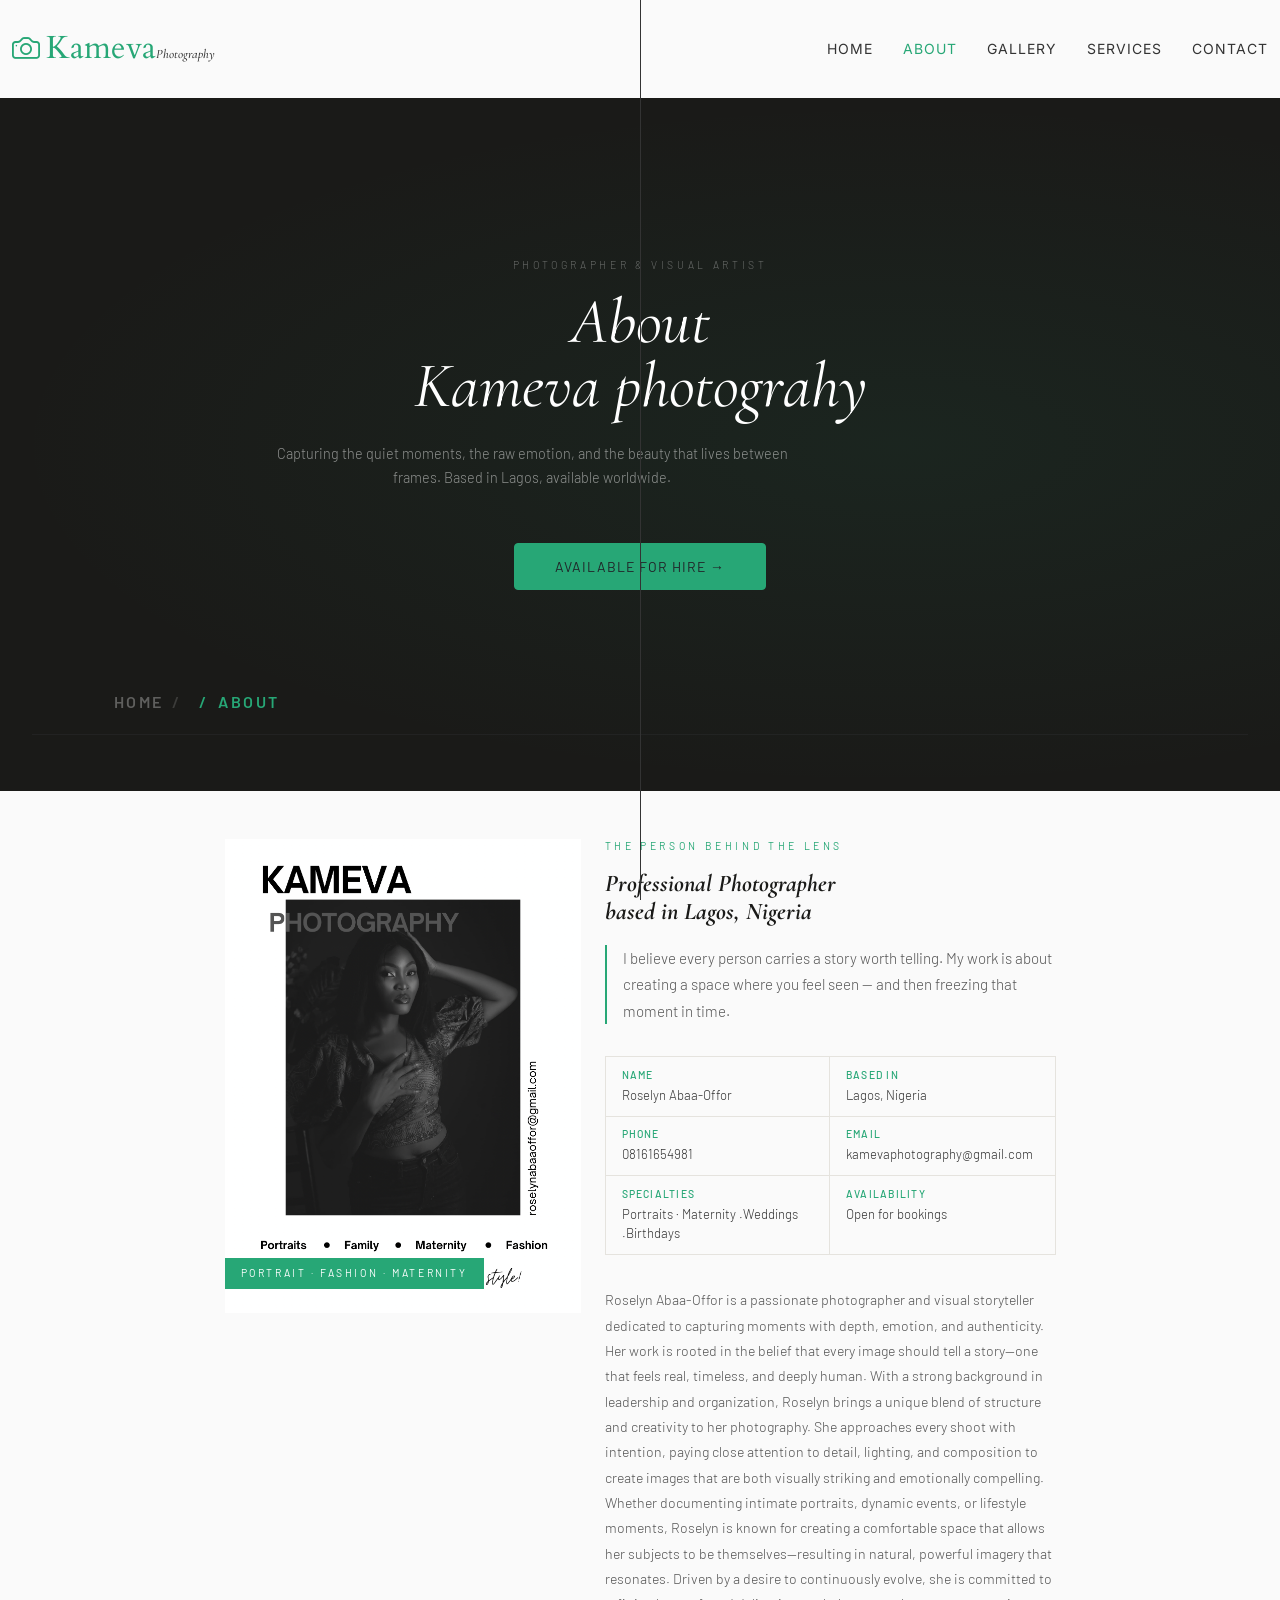
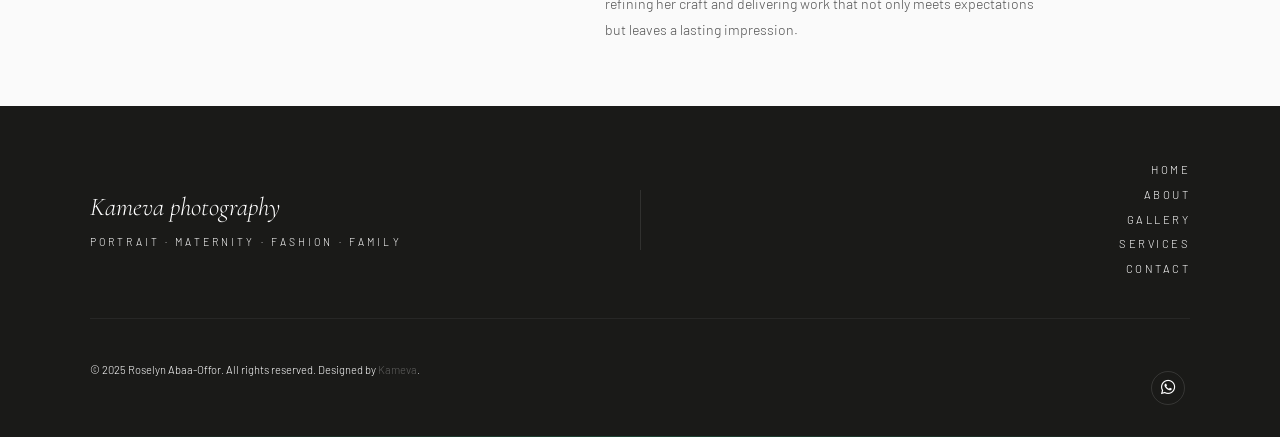
==== about.html @ 7cc0665c "chore: initial baseline of Kameva Photography portfolio" ====
<!DOCTYPE html>
<html lang="en">

<head>
  <meta charset="utf-8">
  <meta content="width=device-width, initial-scale=1.0" name="viewport">
  <title>Kameva - Photography</title>
  <meta name="description" content="">
  <meta name="keywords" content="">

  <!-- Favicons -->
  <link href="assets/img/favicon.png" rel="icon">
  <link href="assets/img/apple-touch-icon.png" rel="apple-touch-icon">

  <!-- Fonts -->
  <link href="https://fonts.googleapis.com" rel="preconnect">
  <link href="https://fonts.gstatic.com" rel="preconnect" crossorigin>
  <link href="https://fonts.googleapis.com/css2?family=Roboto:ital,wght@0,100;0,300;0,400;0,500;0,700;0,900;1,100;1,300;1,400;1,500;1,700;1,900&family=Inter:wght@100;200;300;400;500;600;700;800;900&family=Cardo:ital,wght@0,400;0,700;1,400;1,700&display=swap" rel="stylesheet">

  <!-- Vendor CSS Files -->
  <link href="assets/vendor/bootstrap/css/bootstrap.min.css" rel="stylesheet">
  <link href="assets/vendor/bootstrap-icons/bootstrap-icons.css" rel="stylesheet">
  <link href="assets/vendor/aos/aos.css" rel="stylesheet">
  <link href="assets/vendor/glightbox/css/glightbox.min.css" rel="stylesheet">
  <link href="assets/vendor/swiper/swiper-bundle.min.css" rel="stylesheet">

  <!-- Main CSS File -->
  <link href="assets/css/main.css" rel="stylesheet">

  <!-- =======================================================
  * Template Name: PhotoFolio
  * Template URL: https://bootstrapmade.com/photofolio-bootstrap-photography-website-template/
  * Updated: Aug 07 2024 with Bootstrap v5.3.3
  * Author: BootstrapMade.com
  * License: https://bootstrapmade.com/license/
  ======================================================== -->
</head>
<body class="about-page">
<header id="header" class="header d-flex align-items-center sticky-top">
    <div class="container-fluid position-relative d-flex align-items-center justify-content-between">

      <a href="index.html" class="logo d-flex align-items-center me-auto me-xl-0">
        <!-- Uncomment the line below if you also wish to use an image logo -->
        <!-- <img src="assets/img/logo.png" alt=""> -->
        <i class="bi bi-camera"></i>
        <h1 class="sitename">Kameva<span class="name">Photography</span></h1>
      </a>

      <nav id="navmenu" class="navmenu">
        <ul>
          <li><a href="index.html" >Home<br></a></li>
          <li><a href="about.html" class="active">About</a></li>
            <li><a href="gallery.html">Gallery</a></li>

          <li><a href="services.html">Services</a></li>
          <li><a href="contact.html">Contact</a></li>
        </ul>
        <i class="mobile-nav-toggle d-xl-none bi bi-list"></i>
      </nav>



    </div>
  </header>
<style>
  @import url('https://fonts.googleapis.com/css2?family=Cormorant+Garamond:ital,wght@0,300;1,300&family=Barlow:wght@200;300;400;500&display=swap');
  ul{
      list-style: none;
  }

  :root {
    --accent: #27a776;
    --accent-dim: rgba(39, 167, 118, 0.12);
    --accent-border: rgba(39, 167, 118, 0.3);
  }

  /* ── Page Banner ── */
  .page-title {
    background: #1a1a18;
    padding: 5rem 2rem 3.5rem;
    position: relative;
    overflow: hidden;
  }
  .page-title::before {
    content: '';
    position: absolute;
    inset: 0;
    background: radial-gradient(ellipse at 70% 50%, rgba(39,167,118,0.08) 0%, transparent 70%);
  }
  .page-title .heading .container { position: relative; z-index: 1; }
  .page-title .eyebrow {
    font-size: 0.65rem;
    letter-spacing: 0.35em;
    text-transform: uppercase;
    color: rgba(255,255,255,0.35);
    margin-bottom: 1rem;
    font-weight: 300;
    font-family: 'Barlow', sans-serif;
  }
  .page-title h1 {
    font-family: 'Cormorant Garamond', serif;
    font-style: italic;
    font-weight: 300;
    font-size: clamp(2.8rem, 6vw, 4.5rem);
    color: #fff;
    line-height: 1;
    margin-bottom: 1.5rem;
  }
  .page-title .tagline {
    font-family: 'Barlow', sans-serif;
    font-size: 0.9rem;
    font-weight: 300;
    color: rgba(255,255,255,0.5);
    line-height: 1.7;
    max-width: 520px;
    margin-bottom: 2rem;
  }
  .cta-btn {
    display: inline-flex;
    align-items: center;
    gap: 0.6rem;
    text-decoration: none;
    font-family: 'Barlow', sans-serif;
    font-size: 0.72rem;
    letter-spacing: 0.28em;
    text-transform: uppercase;
    font-weight: 400;
    color: #fff;
    border: 1px solid var(--accent);
    background: var(--accent);
    padding: 0.75rem 1.6rem;
    transition: all 0.3s ease;
  }
  .cta-btn:hover { background: transparent; color: var(--accent); }

  /* ── Breadcrumbs ── */
  .breadcrumbs {
    background: #111;
    padding: 0.7rem 0;
    border-bottom: 1px solid #222;
  }
  .breadcrumbs ol {
    display: flex;
    gap: 0.5rem;
    align-items: center;
    list-style: none;
    font-size: 0.7rem;
    letter-spacing: 0.15em;
    text-transform: uppercase;
    font-family: 'Barlow', sans-serif;
    font-weight: 300;
  }
  .breadcrumbs a { color: rgba(255,255,255,0.3); text-decoration: none; transition: color 0.2s; }
  .breadcrumbs a:hover { color: var(--accent); }
  .breadcrumbs li::after { content: '/'; margin-left: 0.5rem; color: rgba(255,255,255,0.15); }
  .breadcrumbs li:last-child::after { display: none; }
  .breadcrumbs .current { color: var(--accent); }

  /* ── About Section ── */
  .about .row { align-items: start; }

  .photo-frame {
    position: relative;
    display: inline-block;
    width: 100%;
  }
  .photo-frame img {
    width: 100%;
    aspect-ratio: 3/4;
    object-fit: cover;
    display: block;
    filter: grayscale(15%);
  }
  .photo-accent {
    position: absolute;
    bottom: -1.2rem;
    right: -1.2rem;
    width: calc(100% - 2rem);
    height: calc(100% - 2rem);
    border: 1px solid var(--accent-border);
    z-index: -1;
  }
  .photo-label {
    position: absolute;
    bottom: 1.5rem;
    left: 0;
    background: var(--accent);
    padding: 0.5rem 1rem;
    font-size: 0.65rem;
    letter-spacing: 0.25em;
    text-transform: uppercase;
    color: #fff;
    font-family: 'Barlow', sans-serif;
    font-weight: 400;
  }

  .content .section-label {
    font-family: 'Barlow', sans-serif;
    font-size: 0.65rem;
    letter-spacing: 0.35em;
    text-transform: uppercase;
    color: var(--accent);
    font-weight: 400;
    margin-bottom: 1rem;
    display: block;
  }
  .content h2 {
    font-family: 'Cormorant Garamond', serif;
    font-style: italic;
    font-weight: 300;
    font-size: clamp(1.8rem, 3.5vw, 2.6rem);
    color: #1a1a18;
    line-height: 1.15;
    margin-bottom: 1.2rem;
  }
  .content .intro {
    font-size: 0.95rem;
    color: #555;
    line-height: 1.75;
    margin-bottom: 2rem;
    border-left: 2px solid var(--accent);
    padding-left: 1rem;
    font-family: 'Barlow', sans-serif;
    font-weight: 300;
  }

  .info-grid {
    display: grid;
    grid-template-columns: 1fr 1fr;
    border: 1px solid #e5e3de;
    margin-bottom: 2rem;
  }
  .info-item {
    padding: 0.65rem 1rem;
    border-bottom: 1px solid #e5e3de;
    font-family: 'Barlow', sans-serif;
    font-size: 0.82rem;
  }
  .info-item:nth-child(odd) { border-right: 1px solid #e5e3de; }
  .info-item:last-child,
  .info-item:nth-last-child(2):nth-child(odd) { border-bottom: none; }
  .info-item strong {
    color: var(--accent);
    font-weight: 500;
    display: block;
    font-size: 0.65rem;
    letter-spacing: 0.12em;
    text-transform: uppercase;
    margin-bottom: 0.15rem;
  }
  .info-item span { color: #333; font-weight: 300; }

  .bio-text {
    font-family: 'Barlow', sans-serif;
    font-size: 0.88rem;
    color: #555;
    line-height: 1.8;
    margin-bottom: 1rem;
    font-weight: 300;
  }
  .divider-line {
    width: 40px;
    height: 1px;
    background: var(--accent);
    margin: 1.5rem 0;
  }
</style>

<main class="main">

  <!-- Page Title -->
  <div class="page-title" data-aos="fade">
    <div class="heading">
      <div class="container">
        <div class="row d-flex justify-content-center text-center">
          <div class="col-lg-8">
            <p class="eyebrow">Photographer &amp; Visual Artist</p>
            <h1>About<br>Kameva photograhy</h1>
            <p class="tagline">Capturing the quiet moments, the raw emotion, and the beauty that lives between frames. Based in Lagos, available worldwide.</p>
            <a href="contact.html" class="cta-btn">Available for Hire →</a>
          </div>
        </div>
      </div>
    </div>
    <nav class="breadcrumbs">
      <div class="container">
        <ol>
          <li><a href="index.html">Home</a></li>
          <li class="current">About</li>
        </ol>
      </div>
    </nav>
  </div>

  <!-- About Section -->
  <section id="about" class="about section py-5">
    <div class="container" data-aos="fade-up" data-aos-delay="100">
      <div class="row gy-4 justify-content-center">

        <div class="col-lg-4">
          <div class="photo-frame">
            <img src="assets/img/kama/k-33.PNG" alt="Roselyn Abaa-Offor">
            <div class="photo-accent"></div>
            <div class="photo-label">Portrait · Fashion · Maternity</div>
          </div>
        </div>

        <div class="col-lg-5 content">
          <span class="section-label">The Person Behind the Lens</span>
          <h2>Professional Photographer<br>based in Lagos, Nigeria</h2>
          <p class="intro">
            I believe every person carries a story worth telling. My work is about creating a space where you feel seen — and then freezing that moment in time.
          </p>

          <div class="info-grid">
            <div class="info-item"><strong>Name</strong><span>Roselyn Abaa-Offor</span></div>
            <div class="info-item"><strong>Based in</strong><span>Lagos, Nigeria</span></div>
            <div class="info-item"><strong>Phone</strong><span>08161654981</span></div>
            <div class="info-item"><strong>Email</strong><span>kamevaphotography@gmail.com</span></div>
            <div class="info-item"><strong>Specialties</strong><span>Portraits · Maternity .Weddings .Birthdays </span></div>
            <div class="info-item"><strong>Availability</strong><span>Open for bookings</span></div>
          </div>

          <p class="bio-text">
Roselyn Abaa-Offor is a passionate photographer and visual storyteller dedicated to capturing moments with depth, emotion, and authenticity. Her work is rooted in the belief that every image should tell a story—one that feels real, timeless, and deeply human.

With a strong background in leadership and organization, Roselyn brings a unique blend of structure and creativity to her photography. She approaches every shoot with intention, paying close attention to detail, lighting, and composition to create images that are both visually striking and emotionally compelling.

Whether documenting intimate portraits, dynamic events, or lifestyle moments, Roselyn is known for creating a comfortable space that allows her subjects to be themselves—resulting in natural, powerful imagery that resonates.

Driven by a desire to continuously evolve, she is committed to refining her craft and delivering work that not only meets expectations but leaves a lasting impression.
        </div>

      </div>
    </div>
  </section>

</main>

<style>
  :root {
    --accent: #27a776;
    --accent-border: rgba(39, 167, 118, 0.3);
  }

  .footer {
    background: #1a1a18;
    padding: 3.5rem 2rem 2rem;
    position: relative;
    overflow: hidden;
  }
  .footer::before {
    content: '';
    position: absolute;
    bottom: 0; left: 0; right: 0;
    height: 1px;
    background: linear-gradient(90deg, transparent, rgba(39,167,118,0.3), transparent);
  }

  .footer-inner {
    max-width: 1100px;
    margin: 0 auto;
    display: grid;
    grid-template-columns: 1fr auto 1fr;
    align-items: center;
    gap: 2rem;
    margin-bottom: 2.5rem;
  }

  .footer-brand .name {
    font-family: 'Cormorant Garamond', serif;
    font-style: italic;
    font-weight: 300;
    font-size: 1.6rem;
    color: #fff;
    display: block;
    margin-bottom: 0.3rem;
  }
  .footer-brand .tagline {
    font-size: 0.65rem;
    letter-spacing: 0.3em;
    text-transform: uppercase;
   color: #fff;    font-weight: 300;
    font-family: 'Barlow', sans-serif;
  }

  .footer-divider {
    width: 1px;
    height: 60px;
    background: rgba(255,255,255,0.1);
  }

  .footer-links {
    display: flex;
    flex-direction: column;
    align-items: flex-end;
    gap: 0.5rem;
  }
  .footer-links a {
    font-family: 'Barlow', sans-serif;
    font-size: 0.7rem;
    letter-spacing: 0.22em;
    text-transform: uppercase;
   color: #fff;    text-decoration: none;
    font-weight: 300;
    transition: color 0.25s;
  }
  .footer-links a:hover { color: var(--accent); }

  .footer-bottom {
    max-width: 1100px;
    margin: 0 auto;
    display: flex;
    align-items: center;
    justify-content: space-between;
    padding-top: 2rem;
    border-top: 1px solid rgba(255,255,255,0.06);
  }

  .footer-copy {
    font-size: 0.7rem;
   color: #fff;
       font-weight: 300;
    font-family: 'Barlow', sans-serif;
  }
  .footer-copy a { color: rgba(255,255,255,0.3); text-decoration: none; transition: color 0.2s; }
  .footer-copy a:hover { color: var(--accent); }

  .footer .social-links { display: flex; gap: 0.6rem; }
  .footer .social-links a {
    width: 34px; height: 34px;
    border: 1px solid rgba(255,255,255,0.12);
    display: flex; align-items: center; justify-content: center;
    color: #fff;
    text-decoration: none;
    transition: all 0.25s;
    font-size: 0.9rem;
  }
  .footer .social-links a:hover {
    border-color: var(--accent);
    color: var(--accent);
  }

  @media (max-width: 600px) {
    .footer-inner { grid-template-columns: 1fr; text-align: center; }
    .footer-divider { display: none; }
    .footer-links { align-items: center; flex-direction: row; flex-wrap: wrap; justify-content: center; }
    .footer-bottom { flex-direction: column; gap: 1rem; text-align: center; }
  }
</style>

<footer id="footer" class="footer">
  <div class="footer-inner">
    <div class="footer-brand">
      <span class="name">Kameva photography</span>
      <span class="tagline">Portrait · Maternity · Fashion · Family</span>
    </div>
    <div class="footer-divider"></div>
    <nav class="footer-links">
      <a href="index.html">Home</a>
      <a href="about.html">About</a>
      <a href="gallery.html">Gallery</a>
      <a href="services.html">Services</a>
      <a href="contact.html">Contact</a>
    </nav>
  </div>

  <div class="footer-bottom">
    <p class="footer-copy">
      © 2025 Roselyn Abaa-Offor. All rights reserved.
      Designed by <a href="#">Kameva</a>.
    </p>
    <div class="social-links">
      <a href="" title="WhatsApp"><i class="bi bi-whatsapp"></i></a>
    </div>
  </div>
</footer>
  <!-- Scroll Top -->
  <a href="#" id="scroll-top" class="scroll-top d-flex align-items-center justify-content-center"><i class="bi bi-arrow-up-short"></i></a>

  <!-- Preloader -->
  <div id="preloader">
    <div class="line"></div>
  </div>

  <!-- Vendor JS Files -->
  <script src="assets/vendor/bootstrap/js/bootstrap.bundle.min.js"></script>
  <script src="assets/vendor/php-email-form/validate.js"></script>
  <script src="assets/vendor/aos/aos.js"></script>
  <script src="assets/vendor/glightbox/js/glightbox.min.js"></script>
  <script src="assets/vendor/swiper/swiper-bundle.min.js"></script>

  <!-- Main JS File -->
  <script src="assets/js/main.js"></script>

</body>

</html>
---- assets/css/main.css ----
/**
* Template Name: PhotoFolio
* Template URL: https://bootstrapmade.com/photofolio-bootstrap-photography-website-template/
* Updated: Aug 07 2024 with Bootstrap v5.3.3
* Author: BootstrapMade.com
* License: https://bootstrapmade.com/license/
*/

/*--------------------------------------------------------------
# Font & Color Variables
# Help: https://bootstrapmade.com/color-system/
--------------------------------------------------------------*/
  /* ── Project token map (from your CSS variables) ── */
    :root {
      --default-font: "Roboto", system-ui, -apple-system, "Segoe UI", Roboto, "Helvetica Neue", Arial, sans-serif;
      --heading-font: "Cardo", sans-serif;
      --nav-font: "Inter", sans-serif;
 
      --background-color: #fafafa;
      --default-color: #333
      --heading-color: #333;
      --accent-color: #27a776;
      --surface-color: rgba(250, 250, 250, 0.5);
      --contrast-color: #333;
 
      --nav-color: #333;
      --nav-hover-color: #27a776;
      --nav-mobile-background-color: #fafafa;
      --nav-dropdown-background-color: #fafafa;
      --nav-dropdown-color: rgba(0, 0, 0, 0.5);
      --nav-dropdown-hover-color: rgba(255, 255, 255, 0.5);
 
      /* ── Nav-component internals (derived from above) ── */
      --nav-bg: rgba(250, 250, 250, 0.97);
      --nav-border: rgba(0, 0, 0, 0.08);
      --accent: var(--accent-color);
      --accent-soft: rgba(39, 167, 118, 0.10);
      --text-main: var(--nav-color);
      --text-muted: rgba(51, 51, 51, 0.5);
      --dropdown-bg: #fafafa;
      --dropdown-border:#fafafa;
    }

    .light-background {
  --background-color: #fafafa;
  --surface-color: #343434;
}

.dark-background {
  --background-color: #fafafa;
  --default-color: #333;
  --heading-color: #333;
  --surface-color: #252525;
  --contrast-color: #333;
}

/* Smooth scroll */
:root {
  scroll-behavior: smooth;
}
.sitename{
  font-weight: 800;
}
  .name{
      font-family: 'Cormorant Garamond', serif;
    font-style: italic;
    font-weight: 500;
    font-size: 0.8rem;
    color: #333;
  }

/*--------------------------------------------------------------
# General Styling & Shared Classes
--------------------------------------------------------------*/
 
a {
  color: var(--accent-color);
  text-decoration: none;
  transition: 0.3s;
}

a:hover {
  color: color-mix(in srgb, var(--accent-color), transparent 25%);
  text-decoration: none;
}

h1,
h2,
h3,
h4,
h5,
h6 {
  color: var(--heading-color);
  font-family: var(--heading-font);
}
  ul{
      list-style: none;
  }

/* PHP Email Form Messages
------------------------------*/
.php-email-form .error-message {
  display: none;
  background: #df1529;
  color: #333;
  text-align: left;
  padding: 15px;
  margin-bottom: 24px;
  font-weight: 600;
}

.php-email-form .sent-message {
  display: none;
  color: #333;
  background: #059652;
  text-align: center;
  padding: 15px;
  margin-bottom: 24px;
  font-weight: 600;
}

.php-email-form .loading {
  display: none;
  background: var(--surface-color);
  text-align: center;
  padding: 15px;
  margin-bottom: 24px;
}

.php-email-form .loading:before {
  content: "";
  display: inline-block;
  border-radius: 50%;
  width: 24px;
  height: 24px;
  margin: 0 10px -6px 0;
  border: 3px solid var(--accent-color);
  border-top-color: var(--surface-color);
  animation: php-email-form-loading 1s linear infinite;
}

@keyframes php-email-form-loading {
  0% {
    transform: rotate(0deg);
  }

  100% {
    transform: rotate(360deg);
  }
}

/*--------------------------------------------------------------
# Global Header
--------------------------------------------------------------*/
.header {
  color: var(--default-color);
  background-color: var(--background-color);
  padding: 20px 0;
  transition: all 0.5s;
  z-index: 997;
  border-bottom: 1px solid var(--background-color);
}

.header .logo {
  line-height: 1;
}

.header .logo img {
  max-height: 36px;
  margin-right: 8px;
}

.header .logo h1 {
  font-size: 32px;
  margin: 0;
  font-weight: 400;
  color: var(--heading-color);
}

.header .logo i {
  font-size: 28px;
  margin-right: 6px;
}

.header .header-social-links {
  padding-right: 15px;
}

.header .header-social-links a {
  color: color-mix(in srgb, var(--default-color), transparent 40%);
  padding-left: 6px;
  display: inline-block;
  transition: 0.3s;
  font-size: 16px;
}

.header .header-social-links a:hover {
  color: var(--accent-color);
}

.header .header-social-links a i {
  line-height: 0px;
}

@media (max-width: 1200px) {
  .header .logo {
    order: 1;
  }

  .header .logo h1 {
    font-size: 26px;
  }

  .header .logo i {
    font-size: 20px;
  }

  .header .header-social-links {
    order: 2;
  }

  .header .header-social-links a {
    font-size: 16px;
  }

  .header .navmenu {
    order: 3;
  }
}

.scrolled .header {
  border-color: color-mix(in srgb, var(--background-color) 90%, white 20%);
}

/*--------------------------------------------------------------
# Navigation Menu
--------------------------------------------------------------*/
/* Navmenu - Desktop */
@media (min-width: 1200px) {
  .navmenu {
    padding: 0;
  
  }

  .navmenu ul {
    margin: 0;
    padding: 0;
    display: flex;
    list-style: none;
    align-items: center;
  }

  .navmenu li {
    position: relative;
  }

  .navmenu a,
  .navmenu a:focus {
    color: var(--nav-color);
    padding: 18px 15px;
    font-size: 14px;
    font-family: var(--nav-font);
    font-weight: 400;
    display: flex;
    align-items: center;
    justify-content: space-between;
    white-space: nowrap;
    transition: 0.3s;
    text-transform: uppercase;
    letter-spacing: 1px;
  }

  .navmenu a i,
  .navmenu a:focus i {
    font-size: 12px;
    line-height: 0;
    margin-left: 5px;
    transition: 0.3s;
  }

  .navmenu li:last-child a {
    padding-right: 0;
  }

  .navmenu li:hover>a,
  .navmenu .active,
  .navmenu .active:focus {
    color: var(--nav-hover-color);
  }

  .navmenu .dropdown ul {
    margin: 0;
    padding: 10px 0;
    background: var(--nav-dropdown-background-color);
    display: block;
    position: absolute;
    visibility: hidden;
    left: 14px;
    top: 130%;
    opacity: 0;
    transition: 0.3s;
    border-radius: 4px;
    z-index: 99;
  }

  .navmenu .dropdown ul li {
    min-width: 200px;
  }

  .navmenu .dropdown ul a {
    padding: 10px 20px;
    font-size: 15px;
    text-transform: none;
    color: var(--nav-dropdown-color);
  }

  .navmenu .dropdown ul a i {
    font-size: 12px;
  }

  .navmenu .dropdown ul a:hover,
  .navmenu .dropdown ul .active:hover,
  .navmenu .dropdown ul li:hover>a {
    color: var(--nav-dropdown-hover-color);
  }

  .navmenu .dropdown:hover>ul {
    opacity: 1;
    top: 100%;
    visibility: visible;
  }

  .navmenu .dropdown .dropdown ul {
    top: 0;
    left: -90%;
    visibility: hidden;
  }

  .navmenu .dropdown .dropdown:hover>ul {
    opacity: 1;
    top: 0;
    left: -100%;
    visibility: visible;
  }
}

/* Navmenu - Mobile */
@media (max-width: 1199px) {
  .mobile-nav-toggle {
    color: #333;
    font-size: 28px;
    line-height: 0;
    margin-right: 10px;
    cursor: pointer;
    transition: color 0.3s;
  }

  .navmenu {
    padding: 0;
    z-index: 9997;
  }

  .navmenu ul {
    display: none;
    position: absolute;
    inset: 60px 20px 20px 20px;
    padding: 10px 0;
    margin: 0;
    border-radius: 6px;
    background-color: var(--nav-mobile-background-color);
    overflow-y: auto;
    transition: 0.3s;
    z-index: 9998;
    box-shadow: 0px 0px 30px rgba(0, 0, 0, 0.1);
  }

  .navmenu a,
  .navmenu a:focus {
    color: #333;
    padding: 10px 20px;
    font-family: var(--nav-font);
    font-size: 17px;
    font-weight: 500;
    display: flex;
    align-items: center;
    justify-content: space-between;
    white-space: nowrap;
    transition: 0.3s;
  }

  .navmenu a i,
  .navmenu a:focus i {
    font-size: 12px;
    line-height: 0;
    margin-left: 5px;
    width: 30px;
    height: 30px;
    display: flex;
    align-items: center;
    justify-content: center;
    border-radius: 50%;
    transition: 0.3s;
    background-color: color-mix(in srgb, var(--accent-color), transparent 90%);
  }

  .navmenu a i:hover,
  .navmenu a:focus i:hover {
    background-color: var(--accent-color);
    color: var(--contrast-color);
  }

  .navmenu a:hover,
  .navmenu .active,
  .navmenu .active:focus {
    color: #27a776;
  }

  .navmenu .active i,
  .navmenu .active:focus i {
    background-color: var(--accent-color);
    color: var(--contrast-color);
    transform: rotate(180deg);
  }

  .navmenu .dropdown ul {
    position: static;
    display: none;
    z-index: 99;
    padding: 10px 0;
    margin: 10px 20px;
    background-color: var(--nav-dropdown-background-color);
    border: 1px solid color-mix(in srgb, var(--default-color), transparent 90%);
    box-shadow: none;
    transition: all 0.5s ease-in-out;
  }

  .navmenu .dropdown ul ul {
    background-color: rgba(33, 37, 41, 0.1);
  }

  .navmenu .dropdown>.dropdown-active {
    display: block;
    background-color: rgba(33, 37, 41, 0.03);
  }

  .mobile-nav-active {
    overflow: hidden;
  }

  .mobile-nav-active .mobile-nav-toggle {
    color: #fff;
    position: absolute;
    font-size: 32px;
    top: 15px;
    right: 15px;
    margin-right: 0;
    z-index: 9999;
  }

  .mobile-nav-active .navmenu {
    position: fixed;
    overflow: hidden;
    inset: 0;
    background: rgba(33, 37, 41, 0.8);
    transition: 0.3s;
  }

  .mobile-nav-active .navmenu>ul {
    display: block;
  }
}

/*--------------------------------------------------------------
# Global Footer
--------------------------------------------------------------*/
.footer {
  --background-color: color-mix(in srgb, var(--default-color), transparent 95%);
  border-top: 1px solid color-mix(in srgb, var(--default-color), transparent 90%);
  color: var(--default-color);
  background-color: var(--background-color);
  font-size: 14px;
  padding: 40px 0;
  position: relative;
}

.footer .copyright p {
  margin-bottom: 0;
}

.footer .social-links {
  margin-top: 20px;
}

.footer .social-links a {
  display: flex;
  align-items: center;
  justify-content: center;
  width: 40px;
  height: 40px;
  border-radius: 50%;
  border: 1px solid color-mix(in srgb, var(--default-color), transparent 50%);
  font-size: 16px;
  color: color-mix(in srgb, var(--default-color), transparent 50%);
  margin: 0 5px;
  transition: 0.3s;
}

.footer .social-links a:hover {
  color: var(--accent-color);
  border-color: var(--accent-color);
}

.footer .credits {
  margin-top: 10px;
  font-size: 13px;
  text-align: center;
}

/*--------------------------------------------------------------
# Preloader
--------------------------------------------------------------*/
#preloader {
  display: flex;
  position: fixed;
  inset: 0;
  width: 100%;
  height: 100vh;
  z-index: 99999;
}

#preloader:before,
#preloader:after {
  content: "";
  background-color: #000000;
  position: absolute;
  inset: 0;
  width: 50%;
  height: 100%;
  transition: all 0.3s ease 0s;
  z-index: -1;
}

#preloader:after {
  left: auto;
  right: 0;
}

#preloader .line {
  position: relative;
  overflow: hidden;
  margin: auto;
  width: 1px;
  height: 280px;
  transition: all 0.8s ease 0s;
}

#preloader .line:before {
  content: "";
  position: absolute;
  background-color: #333;
  left: 0;
  top: 50%;
  width: 1px;
  height: 0%;
  transform: translateY(-50%);
  animation: lineincrease 1000ms ease-in-out 0s forwards;
}

#preloader .line:after {
  content: "";
  position: absolute;
  background-color: color-mix(in srgb, var(--default-color), transparent 95%);
  left: 0;
  top: 0;
  width: 1px;
  height: 100%;
  transform: translateY(-100%);
  animation: linemove 1200ms linear 0s infinite;
  animation-delay: 2000ms;
}

#preloader.loaded .line {
  opacity: 0;
  height: 100% !important;
}

#preloader.loaded .line:after {
  opacity: 0;
}

#preloader.loaded:before,
#preloader.loaded:after {
  animation: preloaderfinish 300ms ease-in-out 500ms forwards;
}

@keyframes lineincrease {
  0% {
    height: 0%;
  }

  100% {
    height: 100%;
  }
}

@keyframes linemove {
  0% {
    transform: translateY(200%);
  }

  100% {
    transform: translateY(-100%);
  }
}

@keyframes preloaderfinish {
  0% {
    width: 5 0%;
  }

  100% {
    width: 0%;
  }
}

/*--------------------------------------------------------------
# Scroll Top Button
--------------------------------------------------------------*/
.scroll-top {
  position: fixed;
  visibility: hidden;
  opacity: 0;
  right: 15px;
  bottom: -15px;
  z-index: 99999;
  background-color: var(--accent-color);
  width: 44px;
  height: 44px;
  border-radius: 50px;
  transition: all 0.4s;
}

.scroll-top i {
  font-size: 24px;
  color: var(--default-color);
  line-height: 0;
}

.scroll-top:hover {
  background-color: color-mix(in srgb, var(--accent-color), transparent 20%);
}

.scroll-top.active {
  visibility: visible;
  opacity: 1;
  bottom: 15px;
}

/*--------------------------------------------------------------
# Disable aos animation delay on mobile devices
--------------------------------------------------------------*/
@media screen and (max-width: 768px) {
  [data-aos-delay] {
    transition-delay: 0 !important;
  }
}

/*--------------------------------------------------------------
# Global Page Titles & Breadcrumbs
--------------------------------------------------------------*/
.page-title {
  color: var(--default-color);
  background-color: var(--background-color);
  position: relative;
}

.page-title .heading {
  padding: 80px 0;
  border-top: 1px solid color-mix(in srgb, var(--default-color), transparent 90%);
}

.page-title .heading h1 {
  font-size: 64px;
  font-weight: 400;
}

.page-title .heading .cta-btn {
  color: var(--default-color);
  background: var(--accent-color);
  font-weight: 400;
  font-size: 14px;
  display: inline-block;
  margin-top: 20px;
  padding: 12px 40px;
  border-radius: 4px;
  transition: 0.5s;
  text-transform: uppercase;
  letter-spacing: 1px;
}

.page-title .heading .cta-btn:hover {
  background-color: color-mix(in srgb, var(--accent-color) 90%, white 10%);
}

.page-title nav {
  background-color: color-mix(in srgb, var(--default-color), transparent 90%);
  padding: 20px 0;
}

.page-title nav ol {
  display: flex;
  flex-wrap: wrap;
  list-style: none;
  margin: 0;
  font-size: 16px;
  font-weight: 600;
}

.page-title nav ol li+li {
  padding-left: 10px;
}

.page-title nav ol li+li::before {
  content: "/";
  display: inline-block;
  padding-right: 10px;
  color: color-mix(in srgb, var(--default-color), transparent 70%);
}

/*--------------------------------------------------------------
# Global Sections
--------------------------------------------------------------*/
section,
.section {
  color: var(--default-color);
  background-color: var(--background-color);
  padding: 60px 0;
  scroll-margin-top: 100px;
  overflow: clip;
}

@media (max-width: 1199px) {

  section,
  .section {
    scroll-margin-top: 66px;
  }
}

/*--------------------------------------------------------------
# Global Section Titles
--------------------------------------------------------------*/
.section-title {
  padding-bottom: 60px;
  position: relative;
}

.section-title h2 {
  font-size: 14px;
  font-weight: 400;
  padding: 0;
  line-height: 1px;
  margin: 0;
  letter-spacing: 1.5px;
  text-transform: uppercase;
  color: color-mix(in srgb, var(--default-color), transparent 50%);
  position: relative;
  font-family: var(--default-font);
}

.section-title h2::after {
  content: "";
  width: 120px;
  height: 1px;
  display: inline-block;
  background: var(--accent-color);
  margin: 4px 10px;
}

.section-title p {
  color: var(--heading-color);
  margin: 0;
  font-size: 36px;
  font-weight: 400;
  font-family: var(--heading-font);
}

/*--------------------------------------------------------------
# Hero Section
--------------------------------------------------------------*/
.hero {
  width: 100%;
  min-height: 50vh;
  position: relative;
  padding: 120px 0 60px 0;
  display: flex;
  align-items: center;
}

.hero h2 {
  margin: 0 0 10px 0;
  font-size: 38px;
  font-weight: 700;
}

.hero h2 .underlight {
  position: relative;
  z-index: 1;
  padding: 0 5px;
  display: inline-block;
}

.hero h2 .underlight:before {
  content: "";
  position: absolute;
  height: 50%;
  bottom: 0;
  left: 0;
  right: 0;
  background: var(--accent-color);
  z-index: -1;
}

.hero p {
  color: color-mix(in srgb, var(--default-color), transparent 30%);
  margin-bottom: 30px;
  font-size: 18px;
}

@media (max-width: 768px) {
  .hero h2 {
    font-size: 32px;
  }
}

.hero .btn-get-started {
  color: var(--contrast-color);
  background: var(--accent-color);
  font-weight: 400;
  font-size: 14px;
  display: inline-block;
  padding: 12px 40px;
  border-radius: 4px;
  transition: 0.5s;
  text-transform: uppercase;
  letter-spacing: 1px;
}

.hero .btn-get-started:hover {
  background-color: color-mix(in srgb, var(--accent-color) 90%, white 10%);
}

/*--------------------------------------------------------------
# Gallery Section
--------------------------------------------------------------*/
.gallery .gallery-item {
  position: relative;
  overflow: hidden;
  border-radius: 10px;
}

.gallery .gallery-item img {
  transition: 0.3s;
}

.gallery .gallery-links {
  position: absolute;
  inset: 0;
  opacity: 0;
  transition: all ease-in-out 0.3s;
  background: rgba(0, 0, 0, 0.6);
  z-index: 3;
}

.gallery .gallery-links .preview-link,
.gallery .gallery-links .details-link {
  font-size: 20px;
  color: rgba(255, 255, 255, 0.5);
  transition: 0.3s;
  line-height: 1.2;
  margin: 30px 8px 0 8px;
}

.gallery .gallery-links .preview-link:hover,
.gallery .gallery-links .details-link:hover {
  color: #333;
}

.gallery .gallery-links .details-link {
  font-size: 30px;
  line-height: 0;
}

.gallery .gallery-item:hover .gallery-links {
  opacity: 1;
}

.gallery .gallery-item:hover .preview-link,
.gallery .gallery-item:hover .details-link {
  margin-top: 0;
}

.gallery .gallery-item:hover img {
  transform: scale(1.1);
}

.glightbox-clean .gslide-description {
  background: #272727;
}

.glightbox-clean .gslide-title {
  color: rgba(255, 255, 255, 0.8);
  margin: 0;
}

/*--------------------------------------------------------------
# About Section
--------------------------------------------------------------*/
.about .content h2 {
  font-weight: 700;
  font-size: 24px;
}

.about .content ul {
  list-style: none;
  padding: 0;
}

.about .content ul li {
  margin-bottom: 20px;
  display: flex;
  align-items: center;
}

.about .content ul strong {
  margin-right: 10px;
}

.about .content ul i {
  font-size: 16px;
  margin-right: 5px;
  color: var(--accent-color);
  line-height: 0;
}

/*--------------------------------------------------------------
# Testimonials Section
--------------------------------------------------------------*/
.testimonials .testimonial-item {
  background-color: var(--surface-color);
  box-shadow: 0px 0 20px rgba(0, 0, 0, 0.1);
  box-sizing: content-box;
  padding: 30px;
  margin: 40px 30px;
  min-height: 320px;
  display: flex;
  flex-direction: column;
  text-align: center;
  transition: 0.3s;
}

.testimonials .testimonial-item .stars {
  margin-bottom: 15px;
}

.testimonials .testimonial-item .stars i {
  color: #ffc107;
  margin: 0 1px;
}

.testimonials .testimonial-item .testimonial-img {
  width: 90px;
  border-radius: 50%;
  border: 4px solid var(--background-color);
  margin: 0 auto;
}

.testimonials .testimonial-item h3 {
  font-size: 18px;
  font-weight: bold;
  margin: 10px 0 5px 0;
}

.testimonials .testimonial-item h4 {
  font-size: 14px;
  color: color-mix(in srgb, var(--default-color), transparent 40%);
  margin: 0;
}

.testimonials .testimonial-item p {
  font-style: italic;
  margin: 0 auto 15px auto;
}

.testimonials .swiper-wrapper {
  height: auto;
}

.testimonials .swiper-pagination {
  margin-top: 20px;
  position: relative;
}

.testimonials .swiper-pagination .swiper-pagination-bullet {
  width: 12px;
  height: 12px;
  background-color: color-mix(in srgb, var(--default-color), transparent 85%);
  opacity: 1;
}

.testimonials .swiper-pagination .swiper-pagination-bullet-active {
  background-color: var(--accent-color);
}

.testimonials .swiper-slide {
  opacity: 0.3;
}

@media (max-width: 1199px) {
  .testimonials .swiper-slide-active {
    opacity: 1;
  }

  .testimonials .swiper-pagination {
    margin-top: 0;
  }

  .testimonials .testimonial-item {
    margin: 40px 20px;
  }
}

@media (min-width: 1200px) {
  .testimonials .swiper-slide-next {
    opacity: 1;
    transform: scale(1.12);
  }
}

/*--------------------------------------------------------------
# Gallery Details Section
--------------------------------------------------------------*/
.gallery-details .portfolio-details-slider img {
  width: 100%;
}

.gallery-details .swiper-wrapper {
  height: auto;
}

.gallery-details .swiper-button-prev,
.gallery-details .swiper-button-next {
  width: 48px;
  height: 48px;
}

.gallery-details .swiper-button-prev:after,
.gallery-details .swiper-button-next:after {
  color: rgba(255, 255, 255, 0.8);
  background-color: rgba(0, 0, 0, 0.15);
  font-size: 24px;
  border-radius: 50%;
  width: 48px;
  height: 48px;
  display: flex;
  align-items: center;
  justify-content: center;
  transition: 0.3s;
}

.gallery-details .swiper-button-prev:hover:after,
.gallery-details .swiper-button-next:hover:after {
  background-color: rgba(0, 0, 0, 0.3);
}

@media (max-width: 575px) {

  .gallery-details .swiper-button-prev,
  .gallery-details .swiper-button-next {
    display: none;
  }
}

.gallery-details .swiper-pagination {
  margin-top: 20px;
  position: relative;
}

.gallery-details .swiper-pagination .swiper-pagination-bullet {
  width: 10px;
  height: 10px;
  background-color: color-mix(in srgb, var(--default-color), transparent 85%);
  opacity: 1;
}

.gallery-details .swiper-pagination .swiper-pagination-bullet-active {
  background-color: var(--accent-color);
}

.gallery-details .portfolio-info h3 {
  font-size: 22px;
  font-weight: 700;
  margin-bottom: 20px;
  padding-bottom: 20px;
  position: relative;
}

.gallery-details .portfolio-info h3:after {
  content: "";
  position: absolute;
  display: block;
  width: 50px;
  height: 3px;
  background: var(--accent-color);
  left: 0;
  bottom: 0;
}

.gallery-details .portfolio-info ul {
  list-style: none;
  padding: 0;
  font-size: 15px;
}

.gallery-details .portfolio-info ul li {
  display: flex;
  flex-direction: column;
  padding-bottom: 15px;
}

.gallery-details .portfolio-info ul strong {
  text-transform: uppercase;
  font-weight: 400;
  color: color-mix(in srgb, var(--default-color), transparent 50%);
  font-size: 14px;
}

.gallery-details .portfolio-info .btn-visit {
  padding: 8px 40px;
  background: var(--accent-color);
  color: var(--contrast-color);
  border-radius: 50px;
  transition: 0.3s;
}

.gallery-details .portfolio-info .btn-visit:hover {
  background: color-mix(in srgb, var(--accent-color), transparent 20%);
}

.gallery-details .portfolio-description h2 {
  font-size: 26px;
  font-weight: 700;
  margin-bottom: 20px;
}

.gallery-details .portfolio-description p {
  padding: 0;
}

.gallery-details .portfolio-description .testimonial-item {
  padding: 30px 30px 0 30px;
  position: relative;
  background: color-mix(in srgb, var(--default-color), transparent 97%);
  margin-bottom: 50px;
}

.gallery-details .portfolio-description .testimonial-item .testimonial-img {
  width: 90px;
  border-radius: 50px;
  border: 6px solid var(--background-color);
  float: left;
  margin: 0 10px 0 0;
}

.gallery-details .portfolio-description .testimonial-item h3 {
  font-size: 18px;
  font-weight: bold;
  margin: 15px 0 5px 0;
  padding-top: 20px;
}

.gallery-details .portfolio-description .testimonial-item h4 {
  font-size: 14px;
  color: #6c757d;
  margin: 0;
}

.gallery-details .portfolio-description .testimonial-item .quote-icon-left,
.gallery-details .portfolio-description .testimonial-item .quote-icon-right {
  color: color-mix(in srgb, var(--accent-color), transparent 50%);
  font-size: 26px;
  line-height: 0;
}

.gallery-details .portfolio-description .testimonial-item .quote-icon-left {
  display: inline-block;
  left: -5px;
  position: relative;
}

.gallery-details .portfolio-description .testimonial-item .quote-icon-right {
  display: inline-block;
  right: -5px;
  position: relative;
  top: 10px;
  transform: scale(-1, -1);
}

.gallery-details .portfolio-description .testimonial-item p {
  font-style: italic;
  margin: 0 0 15px 0 0 0;
  padding: 0;
}

/*--------------------------------------------------------------
# Services Section
--------------------------------------------------------------*/
.services .service-item {
  background-color: var(--surface-color);
  padding: 50px 30px;
  transition: all 0.3s ease-in-out;
  height: 100%;
  position: relative;
  z-index: 1;
}

.services .service-item:before {
  content: "";
  position: absolute;
  background: var(--accent-color);
  inset: 100% 0 0 0;
  transition: all 0.3s;
  z-index: -1;
}

.services .service-item .icon {
  margin-bottom: 15px;
}

.services .service-item .icon i {
  color: var(--default-color);
  background-color: var(--accent-color);
  font-size: 24px;
  width: 56px;
  height: 56px;
  display: flex;
  align-items: center;
  justify-content: center;
  border-radius: 50%;
  transition: ease-in-out 0.3s;
}

.services .service-item h4 {
  font-weight: 700;
  margin-bottom: 15px;
  font-size: 20px;
  font-family: var(--default-font);
}

.services .service-item h4 a {
  color: var(--heading-color);
  transition: ease-in-out 0.3s;
}

.services .service-item p {
  line-height: 24px;
  font-size: 14px;
  margin-bottom: 0;
  transition: ease-in-out 0.3s;
}

.services .service-item:hover h4 a,
.services .service-item:hover p {
  color: var(--default-color);
}

.services .service-item:hover i {
  color: var(--accent-color);
  background-color: var(--default-color);
}

.services .service-item:hover:before {
  background: var(--accent-color);
  inset: 0;
  border-radius: 0px;
}

/*--------------------------------------------------------------
# Pricing Section
--------------------------------------------------------------*/
.pricing .pricing-item {
  border-bottom: 1px dashed color-mix(in srgb, var(--default-color), transparent 60%);
  width: 100%;
  height: 100%;
  padding: 0 0 15px 0;
}

.pricing .pricing-item h3 {
  margin: 0;
  font-size: 20px;
  font-weight: 600;
}

.pricing .pricing-item h4 {
  margin: 0;
  font-size: 18px;
  color: var(--accent-color);
}

/*--------------------------------------------------------------
# Contact Section
--------------------------------------------------------------*/
.contact .info-wrap {
  margin-bottom: 30px;
}

.contact .info-item i {
  font-size: 20px;
  color: var(--accent-color);
  width: 56px;
  height: 56px;
  display: flex;
  justify-content: center;
  align-items: center;
  transition: all 0.3s ease-in-out;
  border-radius: 50%;
  border: 1px solid color-mix(in srgb, var(--accent-color), transparent 40%);
  margin-right: 15px;
}

.contact .info-item h3 {
  font-size: 18px;
  font-weight: 700;
  margin: 0 0 5px 0;
  font-family: var(--default-font);
}

.contact .info-item p {
  padding: 0;
  margin-bottom: 0;
  font-size: 14px;
}

.contact .info-item:hover i {
  background: var(--accent-color);
  color: var(--contrast-color);
}

@media (max-width: 575px) {
  .contact .php-email-form {
    padding: 20px;
  }
}

.contact .php-email-form input[type=text],
.contact .php-email-form input[type=email],
.contact .php-email-form textarea {
  font-size: 14px;
  padding: 10px 15px;
  box-shadow: none;
  border-radius: 0;
  color: var(--default-color);
  background-color: var(--surface-color);
  border-color: color-mix(in srgb, var(--default-color), transparent 80%);
}

.contact .php-email-form input[type=text]:focus,
.contact .php-email-form input[type=email]:focus,
.contact .php-email-form textarea:focus {
  border-color: var(--accent-color);
}

.contact .php-email-form input[type=text]::placeholder,
.contact .php-email-form input[type=email]::placeholder,
.contact .php-email-form textarea::placeholder {
  color: color-mix(in srgb, var(--default-color), transparent 70%);
}

.contact .php-email-form button[type=submit] {
  color: var(--default-color);
  background: var(--accent-color);
  font-weight: 400;
  font-size: 14px;
  display: inline-block;
  margin-top: 20px;
  padding: 14px 40px;
  border: 0;
  border-radius: 4px;
  transition: 0.5s;
  text-transform: uppercase;
  letter-spacing: 1px;
}

.contact .php-email-form button[type=submit]:hover {
  background-color: color-mix(in srgb, var(--accent-color) 90%, white 10%);
}

/*--------------------------------------------------------------
# Starter Section Section
--------------------------------------------------------------*/
.starter-section {
  /* Add your styles here */
}
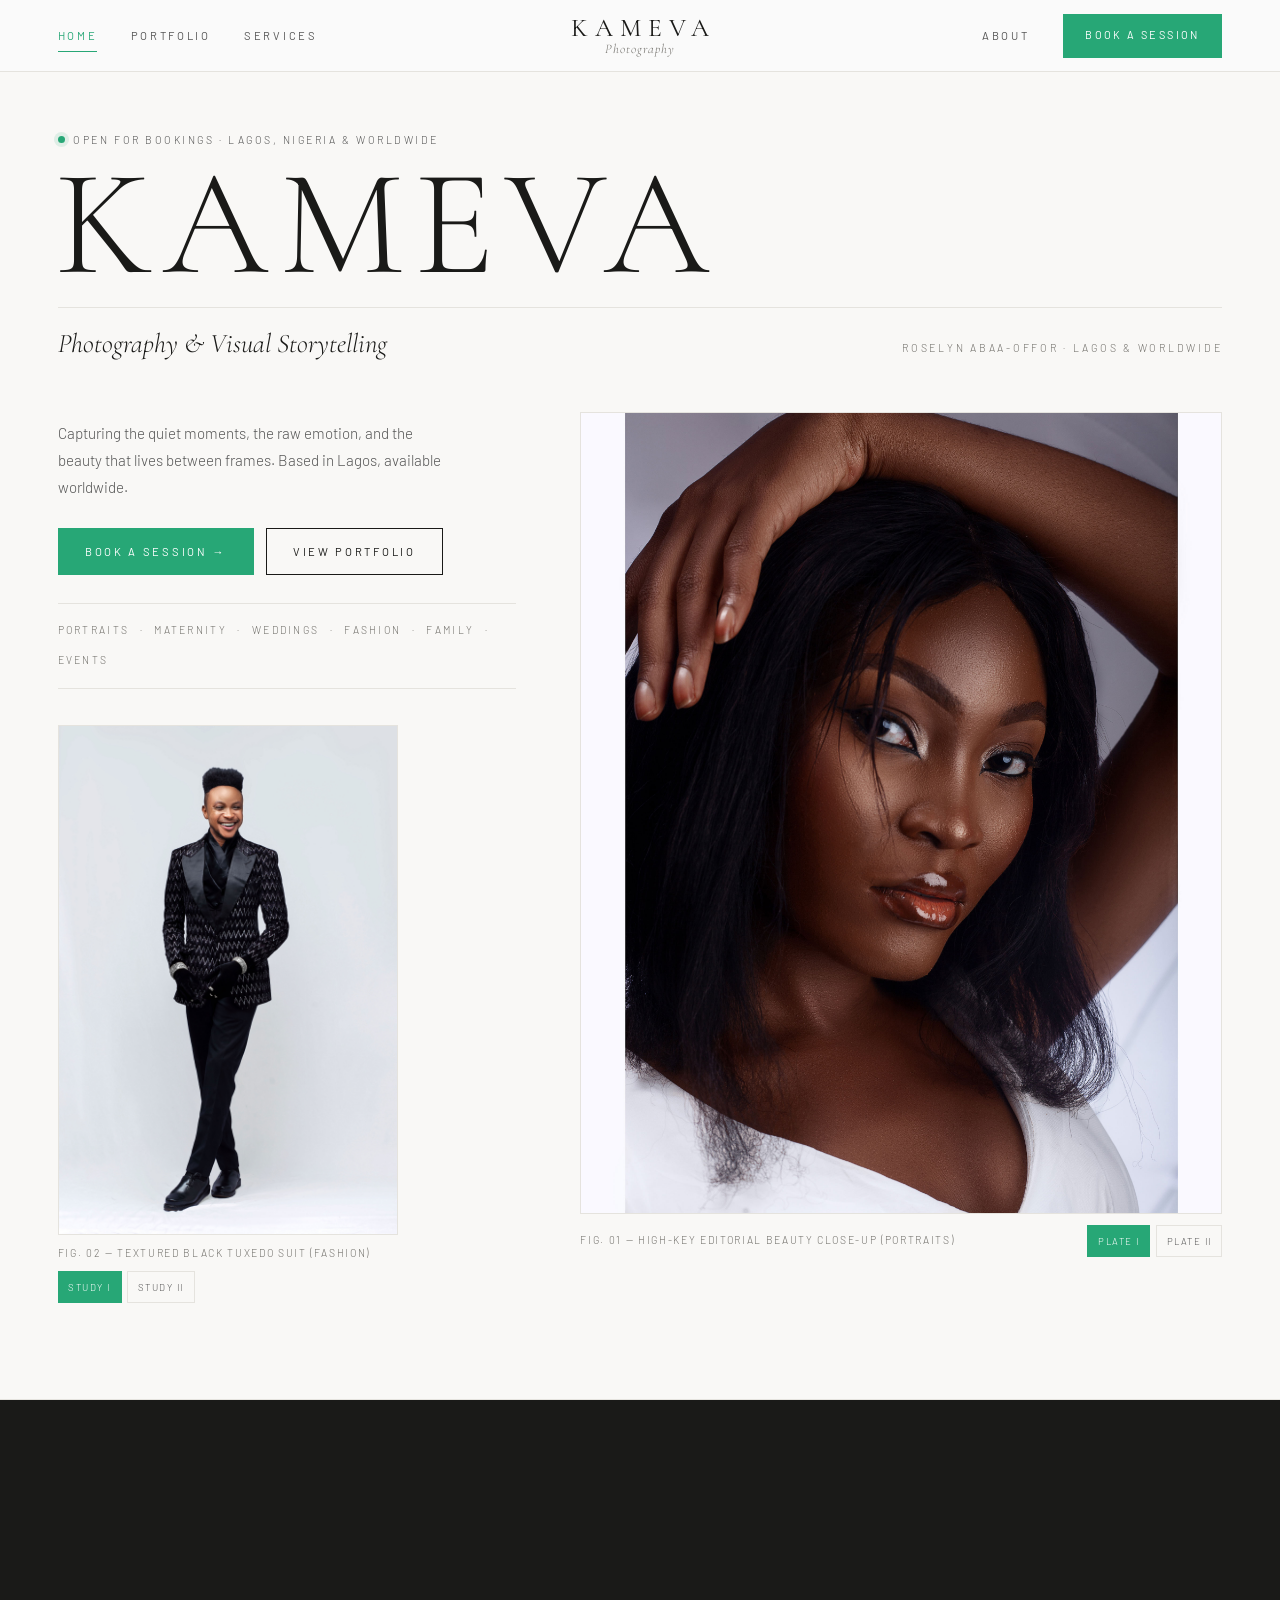
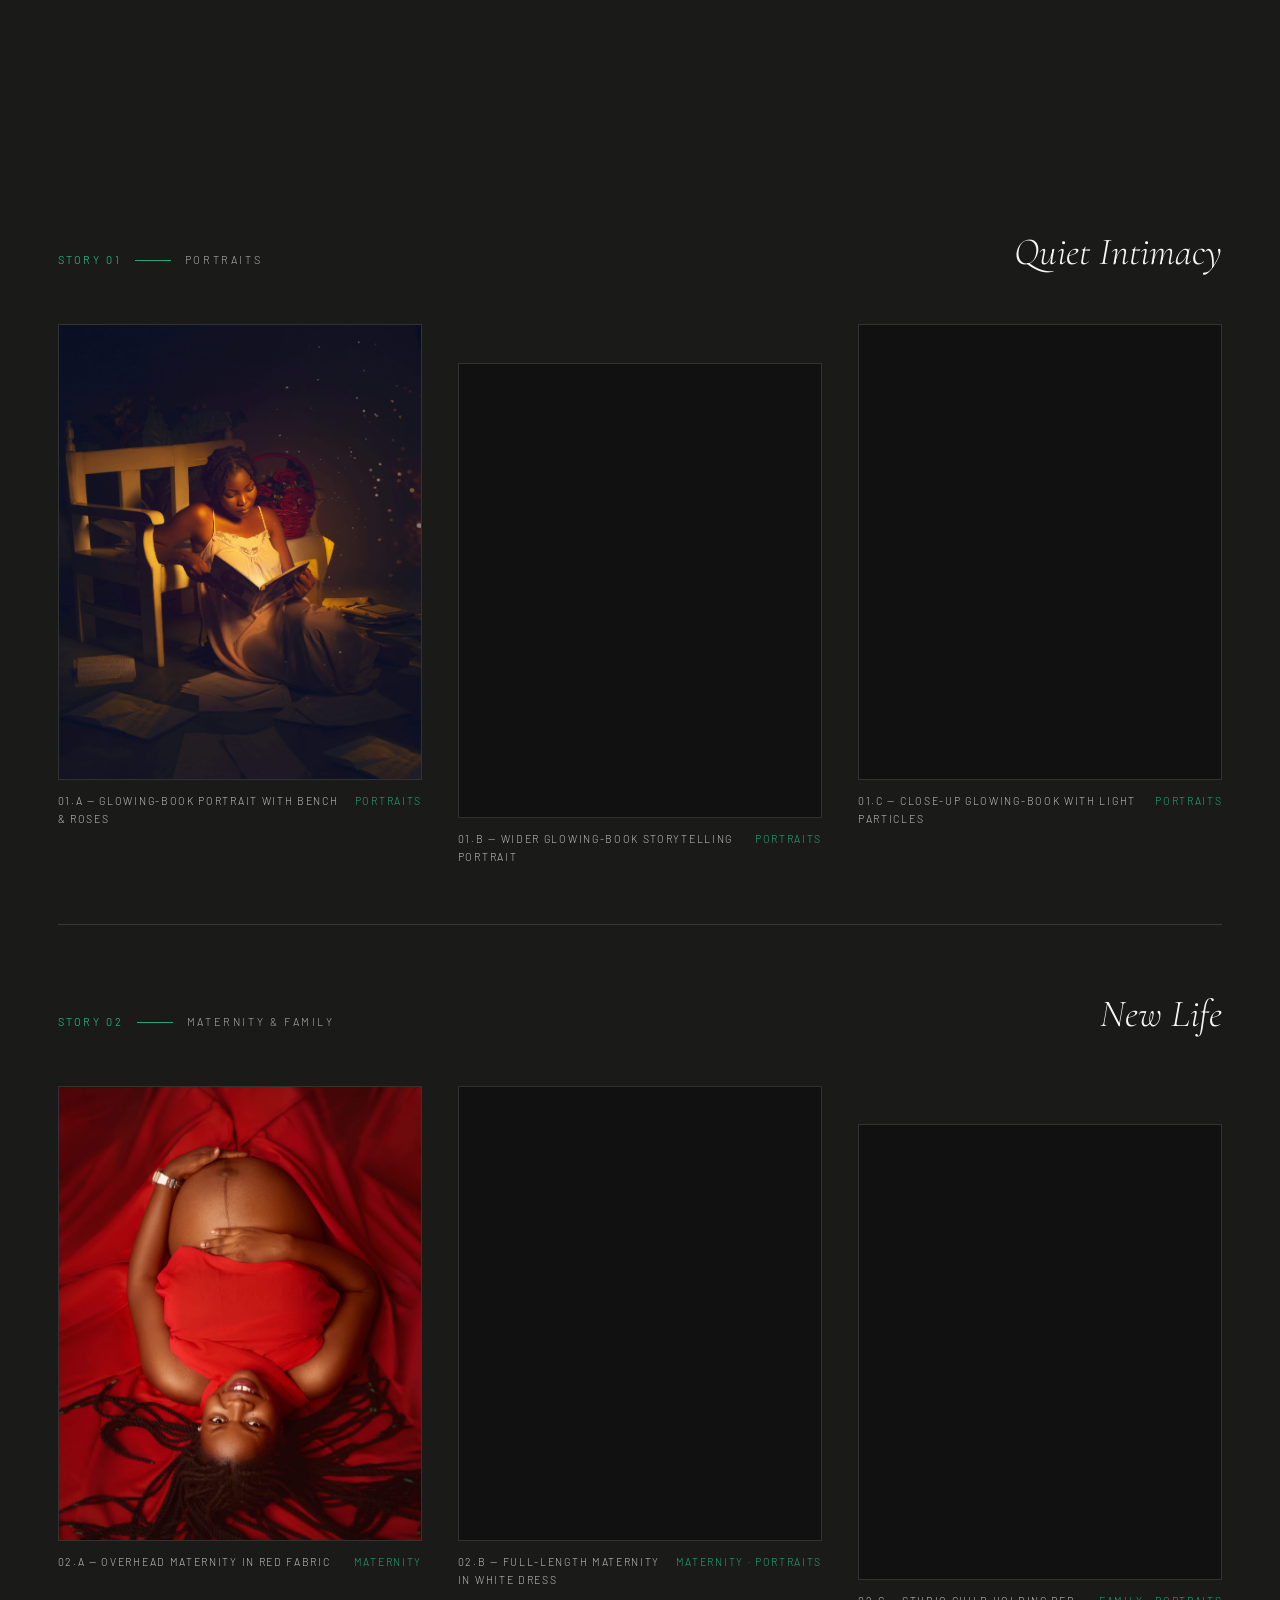
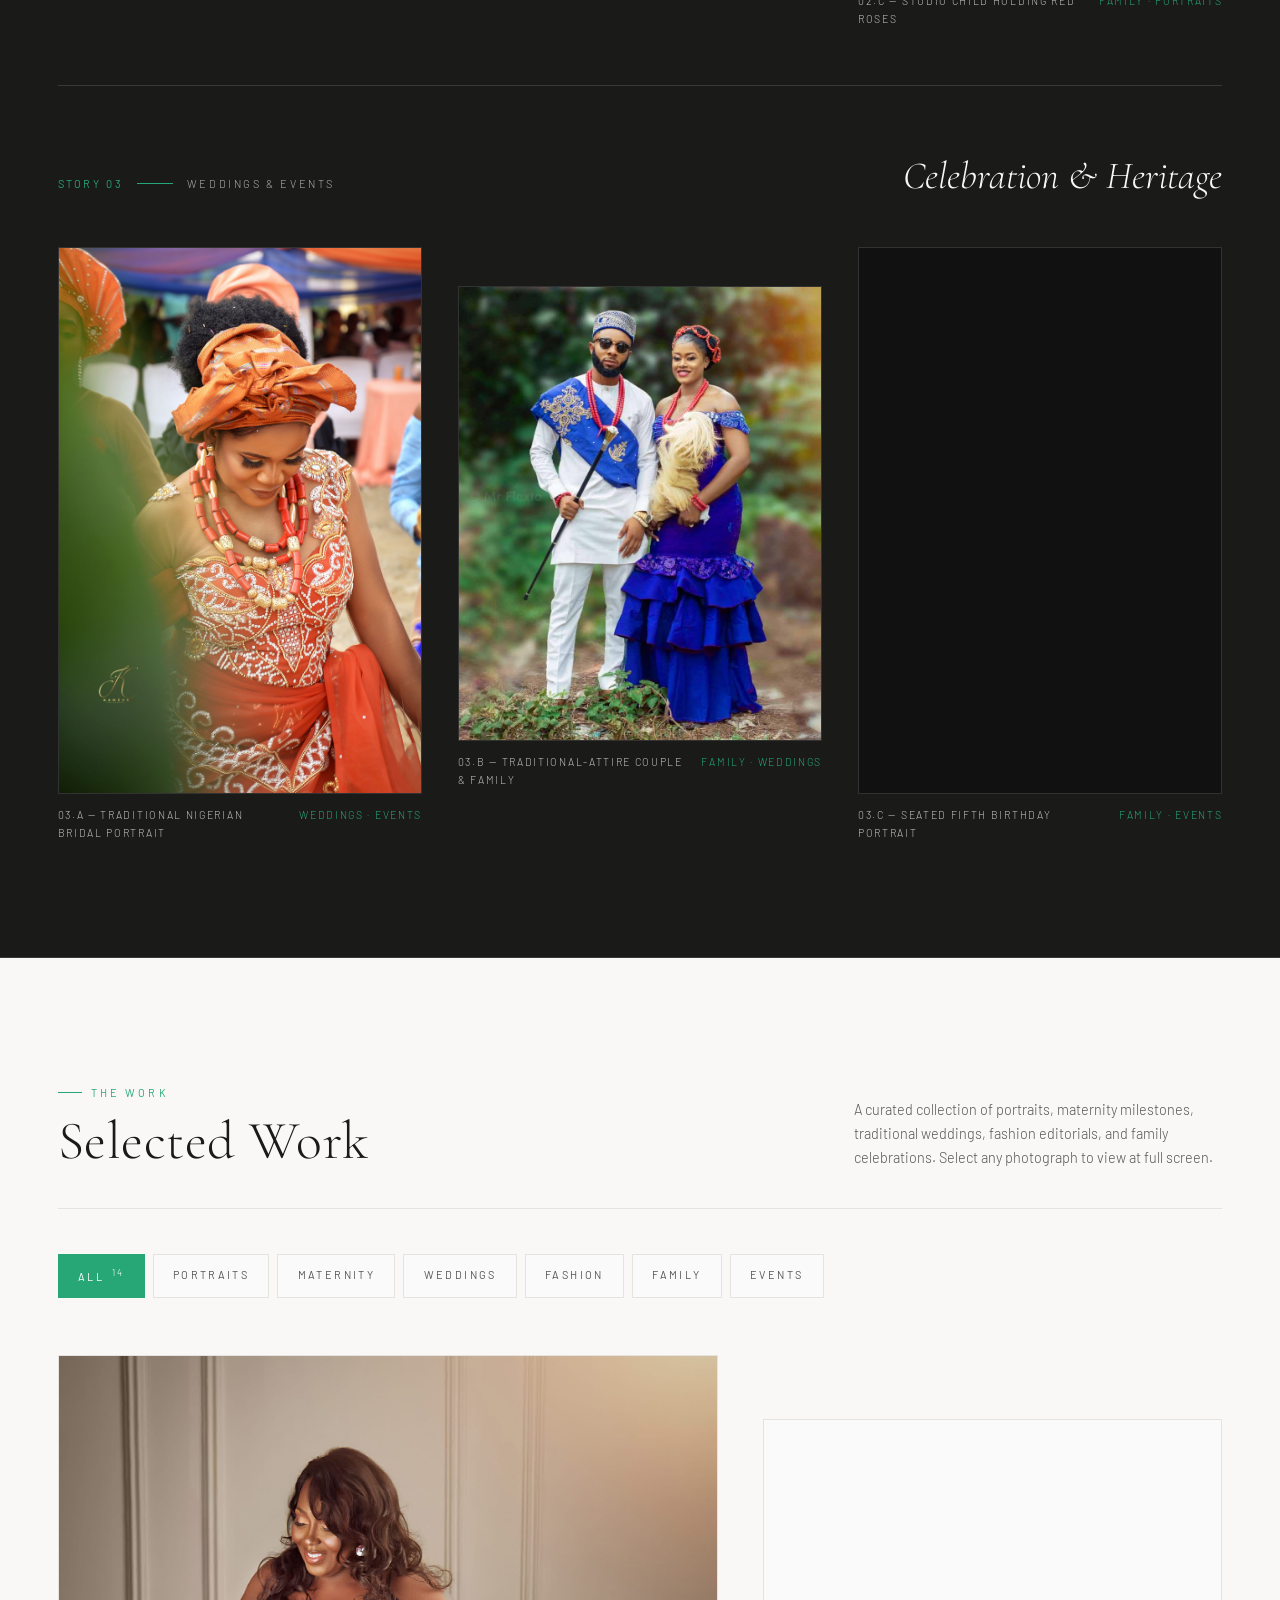
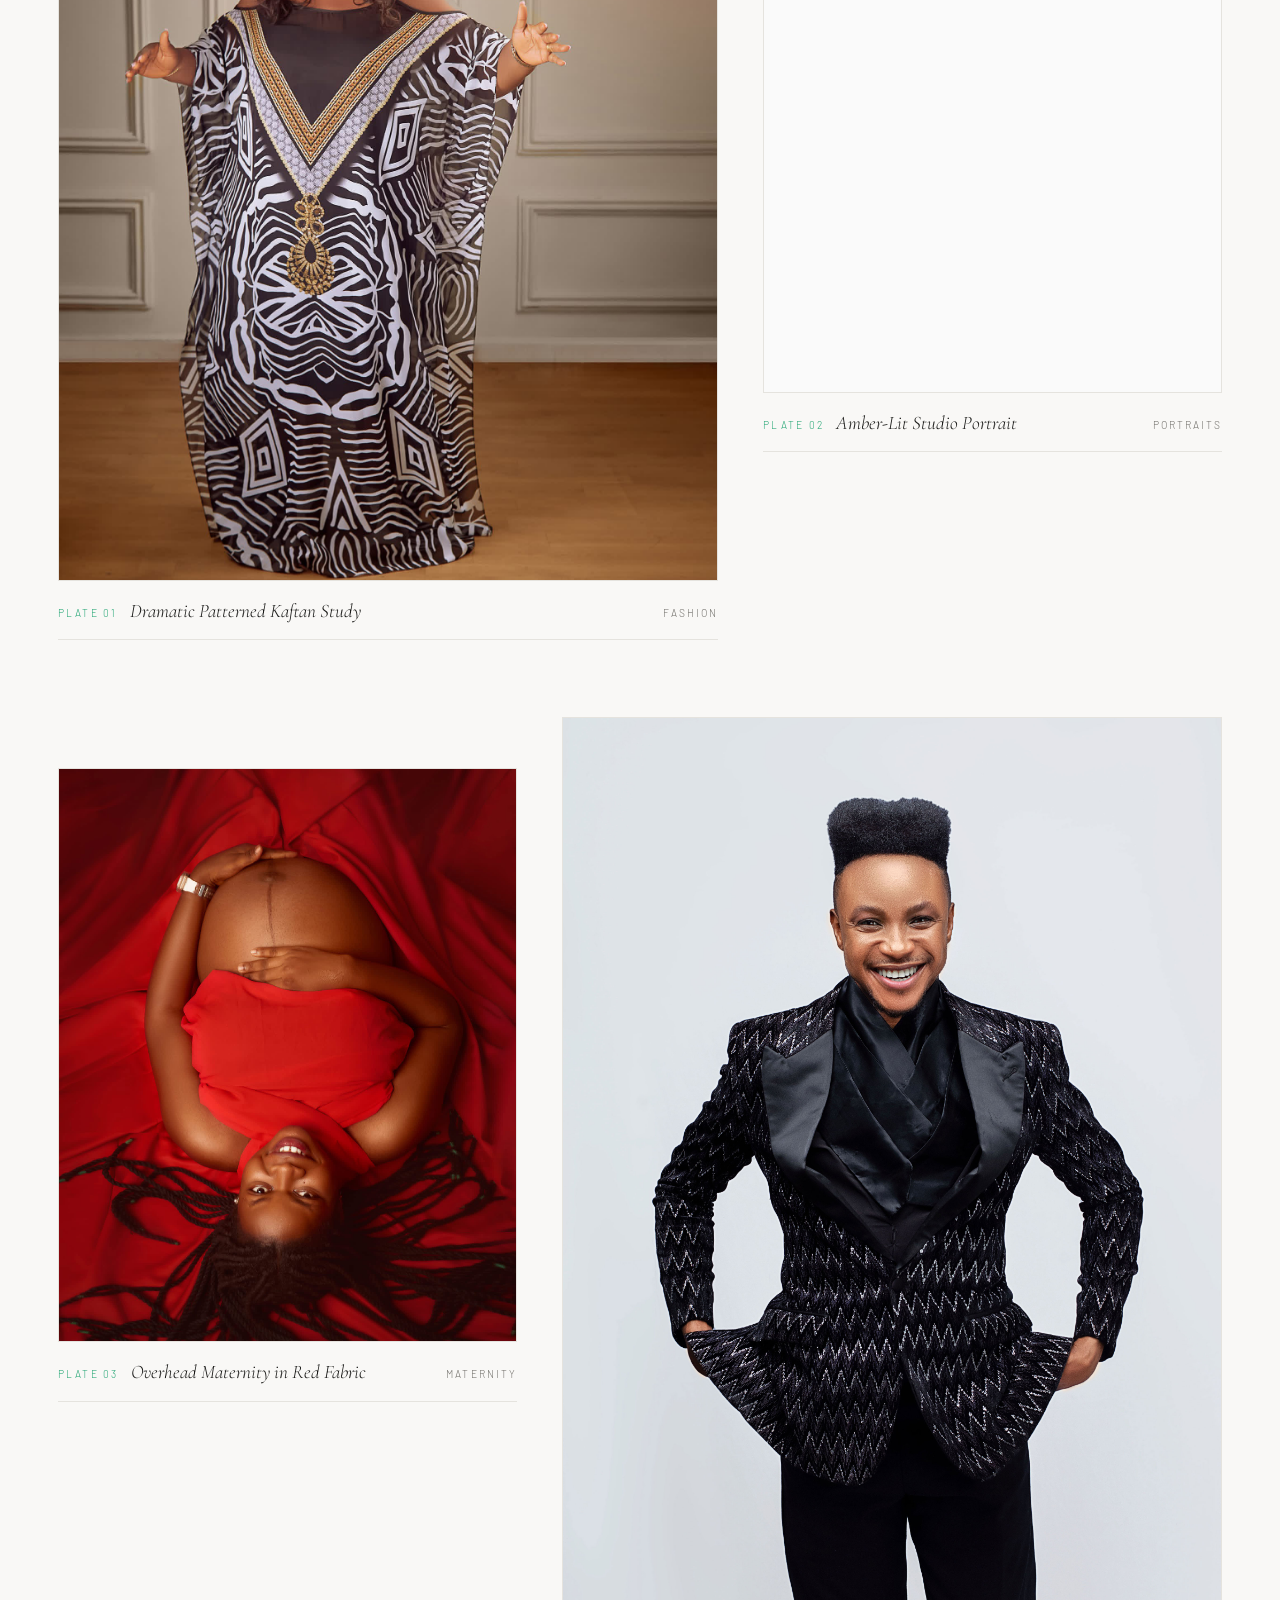
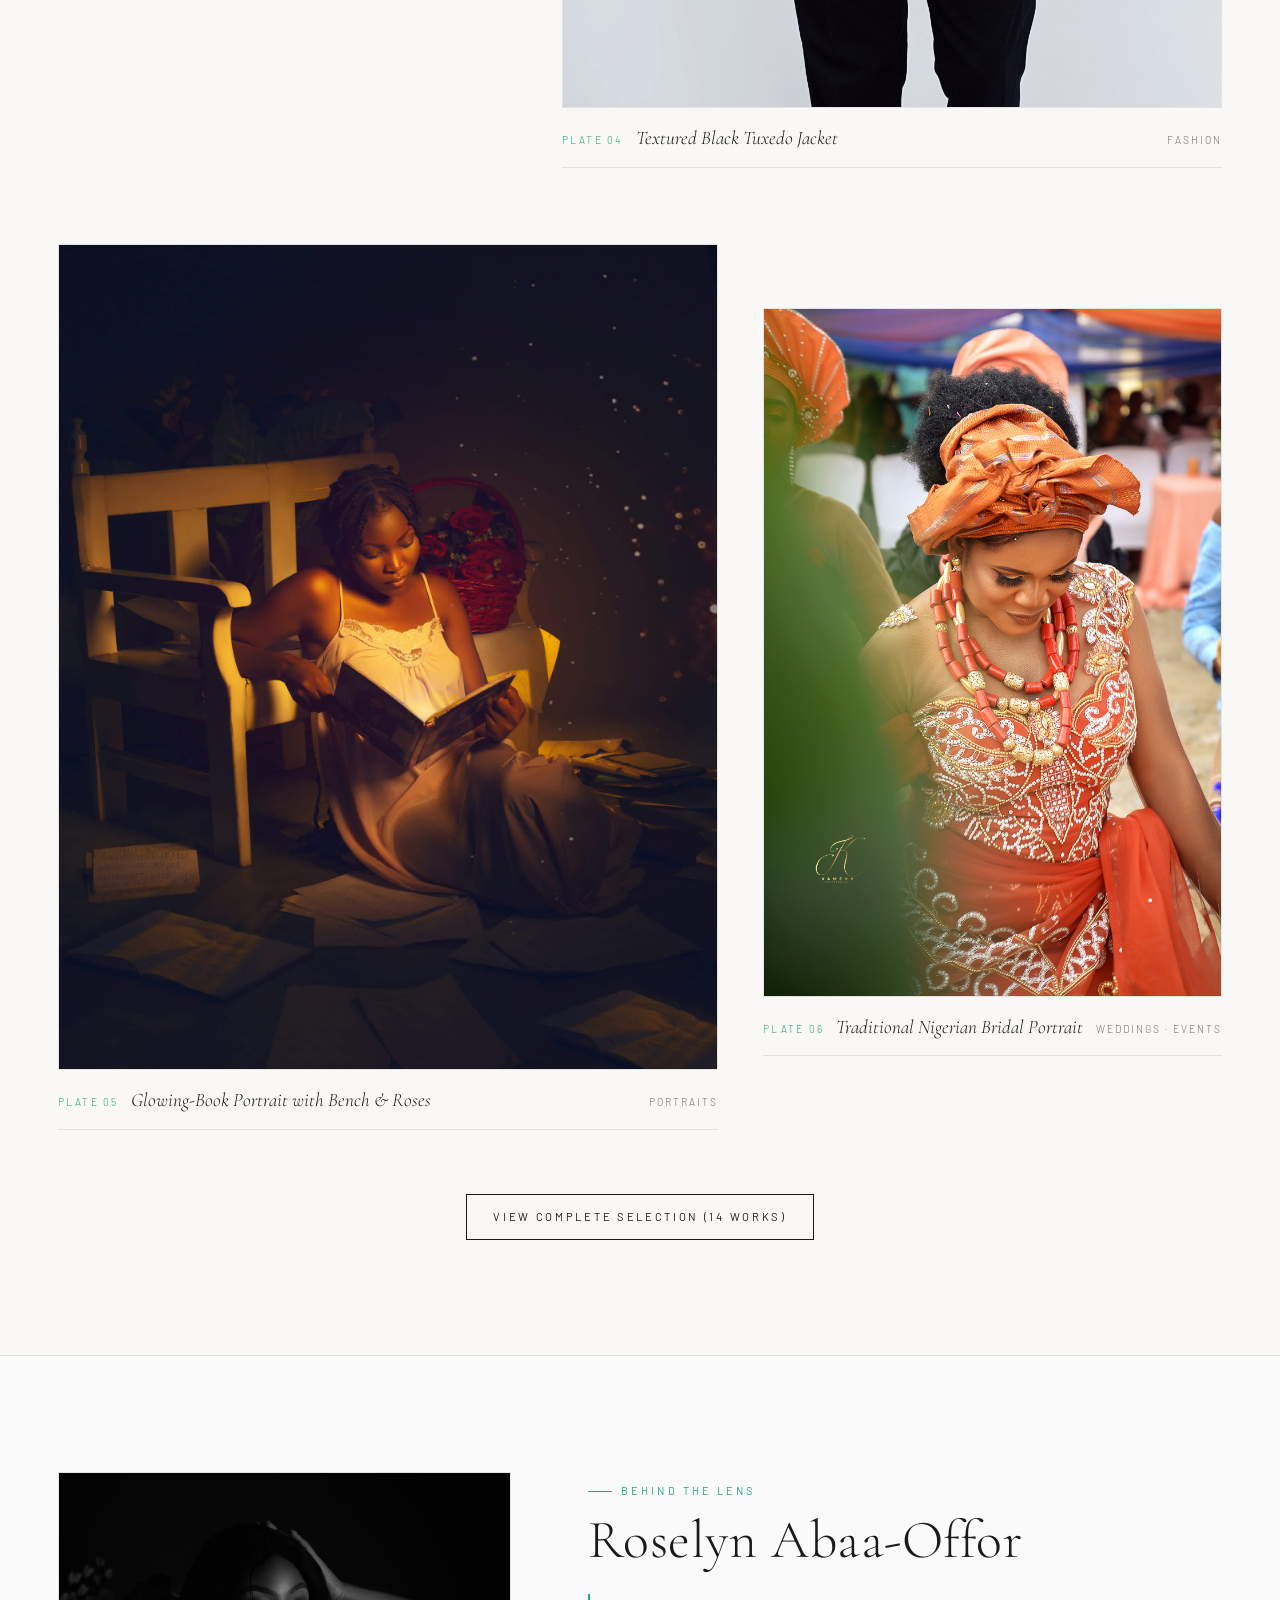
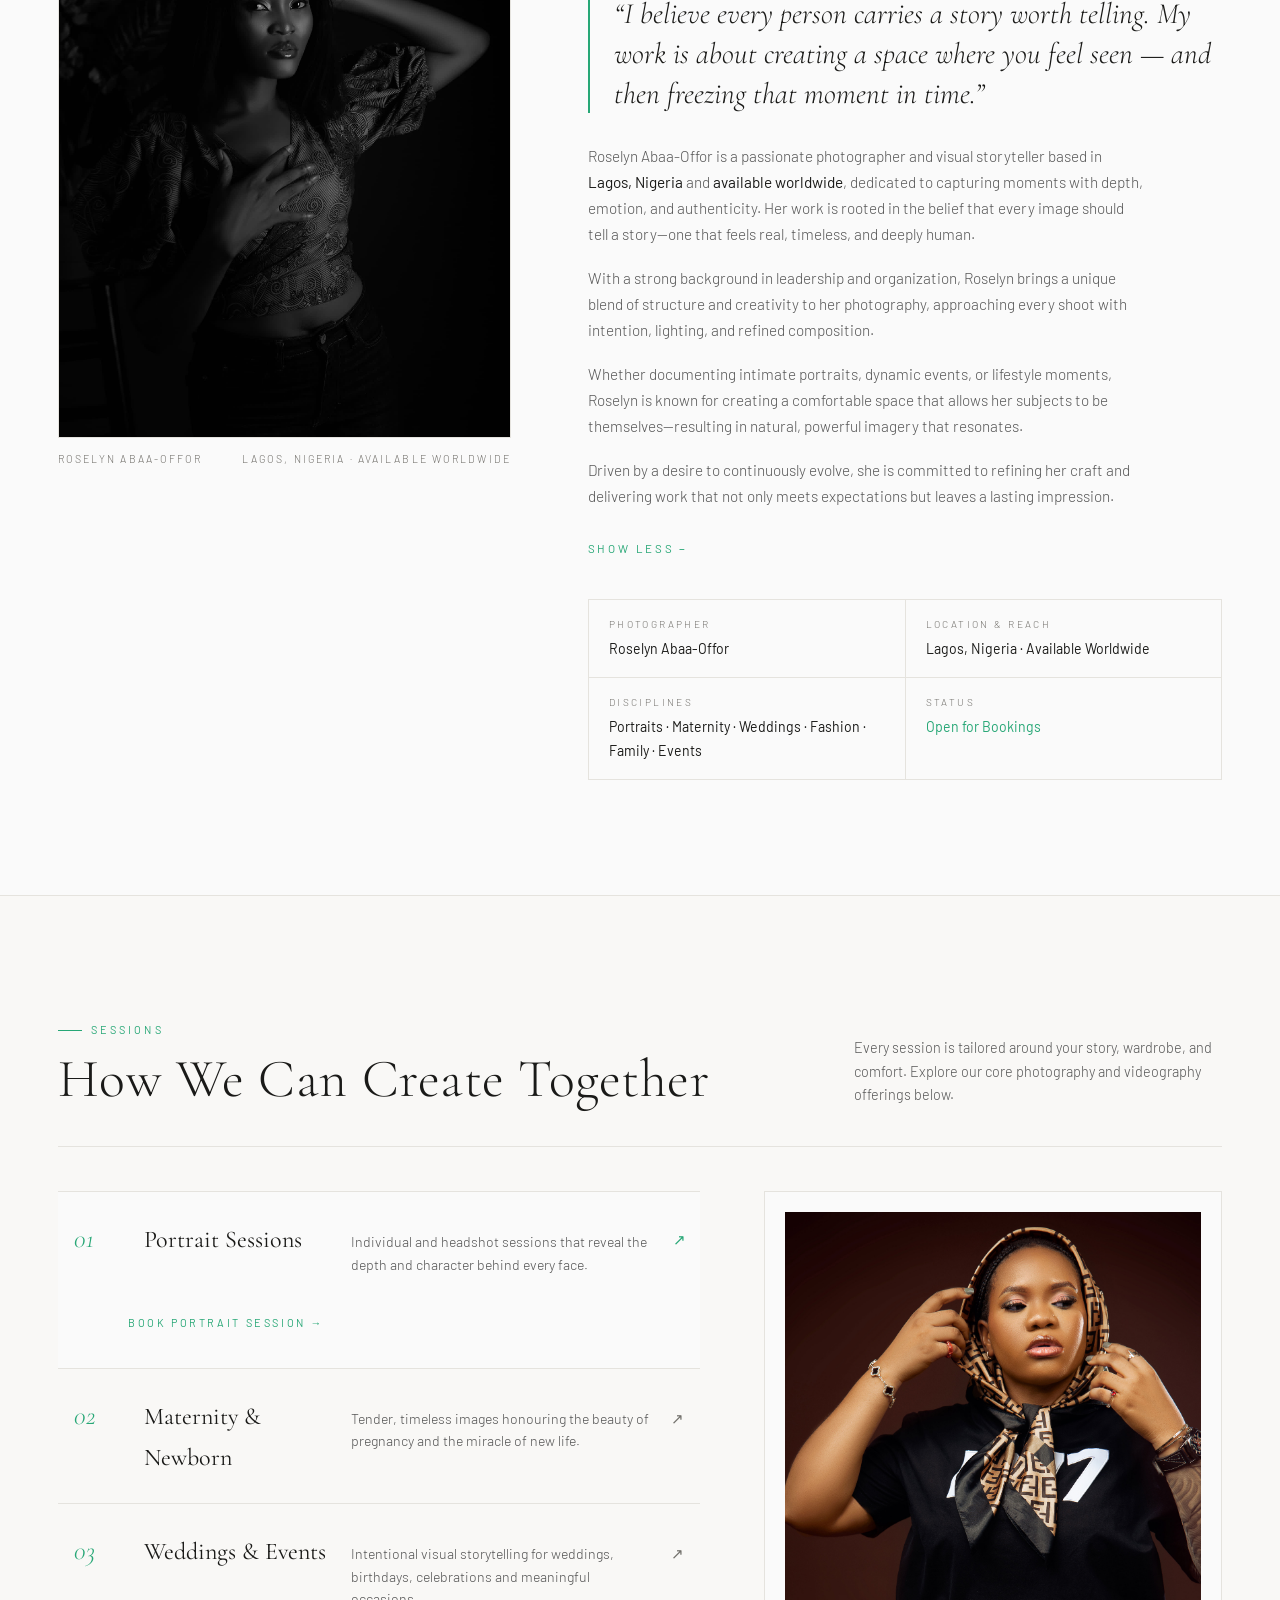
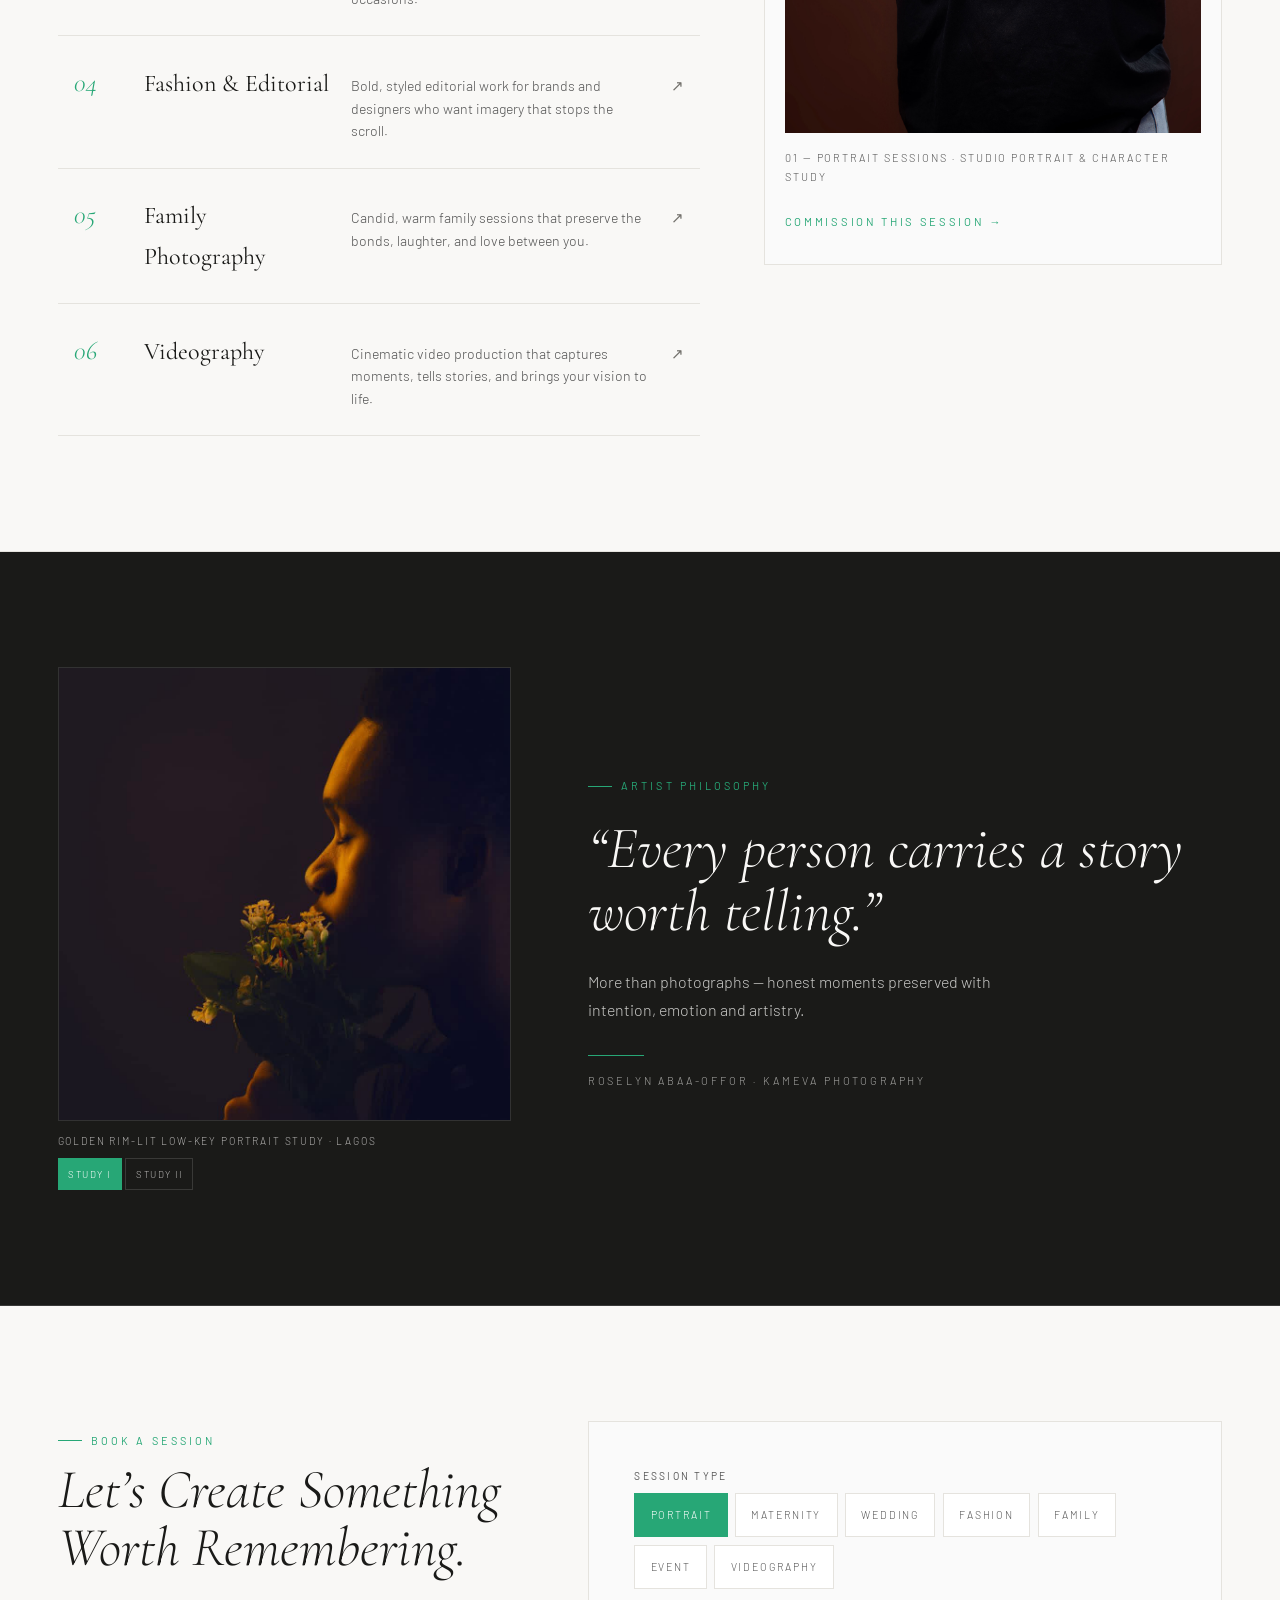
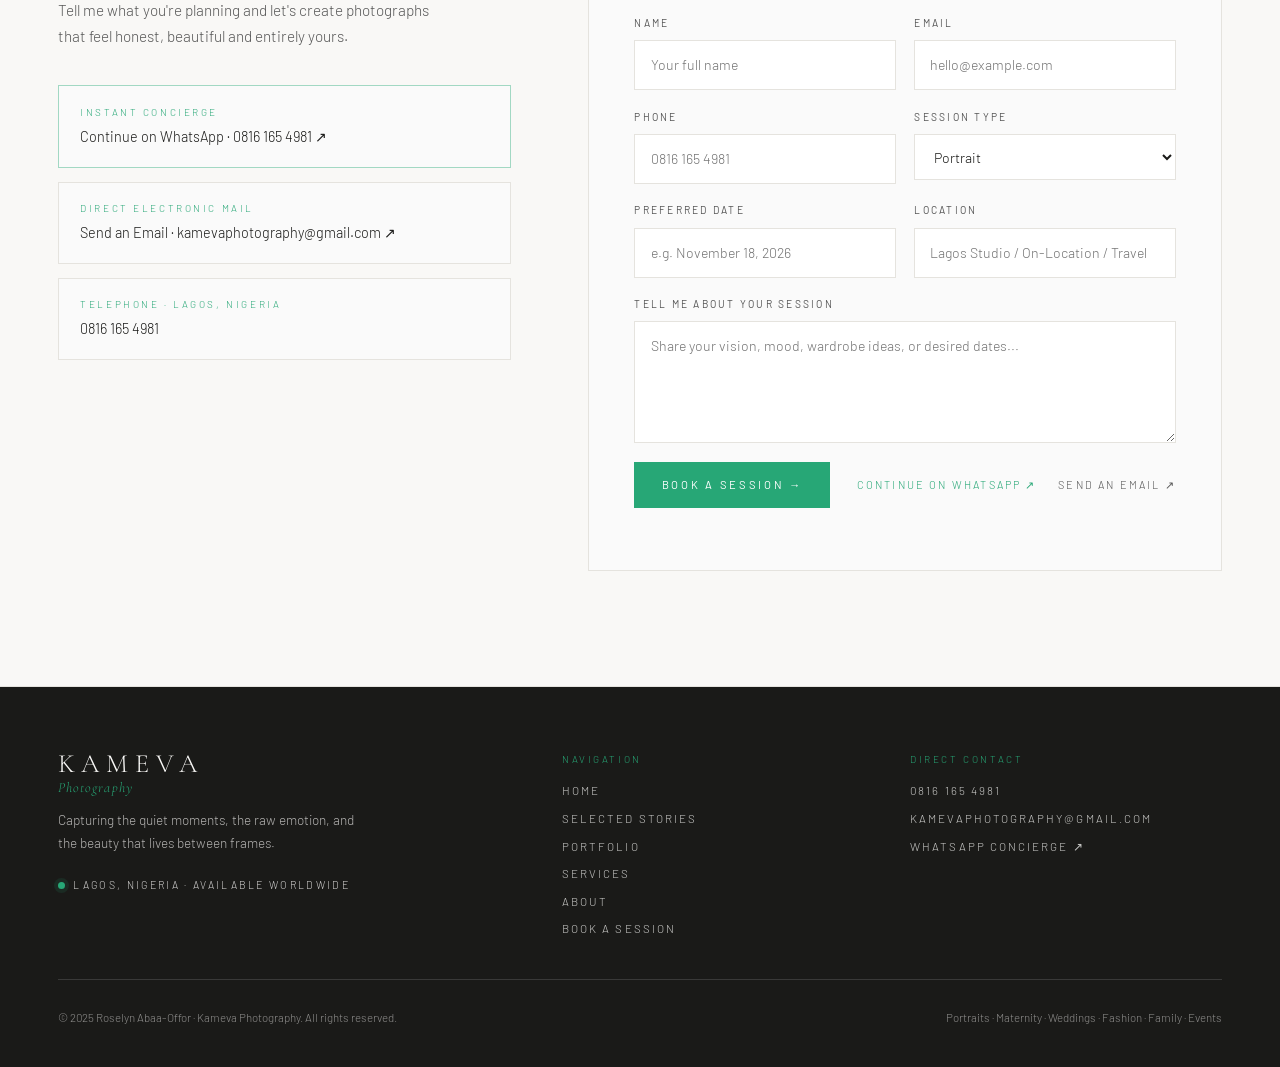
==== commit af2eba2f: "feat: finalize production website and remove temporary concept prototypes" ====
--- a/about.html
+++ b/about.html
@@ -1,498 +1,1268 @@
 <!DOCTYPE html>
 <html lang="en">
-
 <head>
   <meta charset="utf-8">
-  <meta content="width=device-width, initial-scale=1.0" name="viewport">
-  <title>Kameva - Photography</title>
-  <meta name="description" content="">
-  <meta name="keywords" content="">
-
-  <!-- Favicons -->
-  <link href="assets/img/favicon.png" rel="icon">
-  <link href="assets/img/apple-touch-icon.png" rel="apple-touch-icon">
-
-  <!-- Fonts -->
-  <link href="https://fonts.googleapis.com" rel="preconnect">
-  <link href="https://fonts.gstatic.com" rel="preconnect" crossorigin>
-  <link href="https://fonts.googleapis.com/css2?family=Roboto:ital,wght@0,100;0,300;0,400;0,500;0,700;0,900;1,100;1,300;1,400;1,500;1,700;1,900&family=Inter:wght@100;200;300;400;500;600;700;800;900&family=Cardo:ital,wght@0,400;0,700;1,400;1,700&display=swap" rel="stylesheet">
-
-  <!-- Vendor CSS Files -->
-  <link href="assets/vendor/bootstrap/css/bootstrap.min.css" rel="stylesheet">
-  <link href="assets/vendor/bootstrap-icons/bootstrap-icons.css" rel="stylesheet">
-  <link href="assets/vendor/aos/aos.css" rel="stylesheet">
-  <link href="assets/vendor/glightbox/css/glightbox.min.css" rel="stylesheet">
-  <link href="assets/vendor/swiper/swiper-bundle.min.css" rel="stylesheet">
-
-  <!-- Main CSS File -->
-  <link href="assets/css/main.css" rel="stylesheet">
-
-  <!-- =======================================================
-  * Template Name: PhotoFolio
-  * Template URL: https://bootstrapmade.com/photofolio-bootstrap-photography-website-template/
-  * Updated: Aug 07 2024 with Bootstrap v5.3.3
-  * Author: BootstrapMade.com
-  * License: https://bootstrapmade.com/license/
-  ======================================================== -->
+  <meta name="viewport" content="width=device-width, initial-scale=1.0">
+  <title>About Roselyn Abaa-Offor | Kameva Photography — Lagos, Nigeria</title>
+  <meta name="description" content="Kameva Photography by Roselyn Abaa-Offor. Capturing the quiet moments, the raw emotion, and the beauty that lives between frames. Based in Lagos, available worldwide.">
+  <link rel="canonical" href="https://kameva-photography.github.io/portfolio/">
+
+  <!-- Open Graph / Social Sharing -->
+  <meta property="og:type" content="website">
+  <meta property="og:title" content="Kameva Photography — Photography &amp; Visual Storytelling">
+  <meta property="og:description" content="Capturing the quiet moments, the raw emotion, and the beauty that lives between frames. Based in Lagos, available worldwide.">
+  <meta property="og:image" content="https://kameva-photography.github.io/portfolio/assets/img/kama/k-30.jpg">
+  <meta property="og:url" content="https://kameva-photography.github.io/portfolio/">
+
+  <!-- Twitter Card -->
+  <meta name="twitter:card" content="summary_large_image">
+  <meta name="twitter:title" content="Kameva Photography — Roselyn Abaa-Offor | Lagos, Nigeria">
+  <meta name="twitter:description" content="Editorial portraits, maternity, weddings, fashion, family &amp; event photography based in Lagos, available worldwide.">
+  <meta name="twitter:image" content="https://kameva-photography.github.io/portfolio/assets/img/kama/k-30.jpg">
+
+  <!-- Favicon -->
+  <link rel="icon" href="assets/img/camera.png">
+  <link rel="apple-touch-icon" href="assets/img/camera.png">
+
+  <!-- Google Fonts: Cormorant Garamond & Barlow ONLY -->
+  <link rel="preconnect" href="https://fonts.googleapis.com">
+  <link rel="preconnect" href="https://fonts.gstatic.com" crossorigin>
+  <link href="https://fonts.googleapis.com/css2?family=Barlow:wght@200;300;400;500&family=Cormorant+Garamond:ital,wght@0,300;0,400;0,500;1,300;1,400&display=swap" rel="stylesheet">
+
+  <!-- Isolated Final Concept Stylesheet -->
+  <link rel="stylesheet" href="assets/css/styles.css">
 </head>
-<body class="about-page">
-<header id="header" class="header d-flex align-items-center sticky-top">
-    <div class="container-fluid position-relative d-flex align-items-center justify-content-between">
-
-      <a href="index.html" class="logo d-flex align-items-center me-auto me-xl-0">
-        <!-- Uncomment the line below if you also wish to use an image logo -->
-        <!-- <img src="assets/img/logo.png" alt=""> -->
-        <i class="bi bi-camera"></i>
-        <h1 class="sitename">Kameva<span class="name">Photography</span></h1>
+<body id="top">
+
+  <a href="#main-content" class="skip-link">Skip to main content</a>
+
+  <!-- ============================================================
+       SECTION 01: HEADER — Editorial Masthead (Adaptive Light/Dark)
+       ============================================================ -->
+  <header class="site-header" id="siteHeader">
+    <div class="header-inner">
+      <nav class="header-nav header-nav--left" aria-label="Primary left navigation">
+        <a href="#top" class="nav-link is-active" data-nav-section="top">Home</a>
+        <a href="#portfolio" class="nav-link" data-nav-section="portfolio">Portfolio</a>
+        <a href="#services" class="nav-link" data-nav-section="services">Services</a>
+      </nav>
+
+      <a href="#top" class="brand-mark" aria-label="Kameva Photography Home">
+        <span class="brand-mark__primary">KAMEVA</span>
+        <span class="brand-mark__secondary">Photography</span>
       </a>
 
-      <nav id="navmenu" class="navmenu">
-        <ul>
-          <li><a href="index.html" >Home<br></a></li>
-          <li><a href="about.html" class="active">About</a></li>
-            <li><a href="gallery.html">Gallery</a></li>
-
-          <li><a href="services.html">Services</a></li>
-          <li><a href="contact.html">Contact</a></li>
-        </ul>
-        <i class="mobile-nav-toggle d-xl-none bi bi-list"></i>
+      <nav class="header-nav header-nav--right" aria-label="Primary right navigation">
+        <a href="#about" class="nav-link" data-nav-section="about">About</a>
+        <a href="#booking" class="nav-cta">Book a Session</a>
       </nav>
 
-
-
+      <button
+        type="button"
+        class="mobile-menu-toggle"
+        id="mobileMenuToggle"
+        aria-expanded="false"
+        aria-controls="mobileMenuDrawer"
+        aria-label="Open navigation menu"
+      >
+        <span class="mobile-menu-toggle__line"></span>
+        <span class="mobile-menu-toggle__line"></span>
+      </button>
+    </div>
+
+    <!-- Compact Slide-Down Mobile Navigation -->
+    <div class="mobile-drawer" id="mobileMenuDrawer" aria-hidden="true">
+      <div class="mobile-drawer__inner">
+        <p class="mobile-drawer__eyebrow">Lagos, Nigeria · Available Worldwide</p>
+        <nav class="mobile-drawer__nav" aria-label="Mobile navigation">
+          <a href="#top" class="mobile-drawer__link">Home</a>
+          <a href="#stories" class="mobile-drawer__link">Stories</a>
+          <a href="#portfolio" class="mobile-drawer__link">Portfolio</a>
+          <a href="#services" class="mobile-drawer__link">Services</a>
+          <a href="#about" class="mobile-drawer__link">About</a>
+          <a href="#booking" class="mobile-drawer__cta">Book a Session →</a>
+        </nav>
+        <div class="mobile-drawer__meta">
+          <a href="tel:+2348161654981">0816 165 4981</a>
+          <a href="mailto:kamevaphotography@gmail.com">kamevaphotography@gmail.com</a>
+          <a href="https://wa.me/2348161654981" target="_blank" rel="noopener">WhatsApp Concierge ↗</a>
+        </div>
+      </div>
     </div>
   </header>
-<style>
-  @import url('https://fonts.googleapis.com/css2?family=Cormorant+Garamond:ital,wght@0,300;1,300&family=Barlow:wght@200;300;400;500&display=swap');
-  ul{
-      list-style: none;
-  }
-
-  :root {
-    --accent: #27a776;
-    --accent-dim: rgba(39, 167, 118, 0.12);
-    --accent-border: rgba(39, 167, 118, 0.3);
-  }
-
-  /* ── Page Banner ── */
-  .page-title {
-    background: #1a1a18;
-    padding: 5rem 2rem 3.5rem;
-    position: relative;
-    overflow: hidden;
-  }
-  .page-title::before {
-    content: '';
-    position: absolute;
-    inset: 0;
-    background: radial-gradient(ellipse at 70% 50%, rgba(39,167,118,0.08) 0%, transparent 70%);
-  }
-  .page-title .heading .container { position: relative; z-index: 1; }
-  .page-title .eyebrow {
-    font-size: 0.65rem;
-    letter-spacing: 0.35em;
-    text-transform: uppercase;
-    color: rgba(255,255,255,0.35);
-    margin-bottom: 1rem;
-    font-weight: 300;
-    font-family: 'Barlow', sans-serif;
-  }
-  .page-title h1 {
-    font-family: 'Cormorant Garamond', serif;
-    font-style: italic;
-    font-weight: 300;
-    font-size: clamp(2.8rem, 6vw, 4.5rem);
-    color: #fff;
-    line-height: 1;
-    margin-bottom: 1.5rem;
-  }
-  .page-title .tagline {
-    font-family: 'Barlow', sans-serif;
-    font-size: 0.9rem;
-    font-weight: 300;
-    color: rgba(255,255,255,0.5);
-    line-height: 1.7;
-    max-width: 520px;
-    margin-bottom: 2rem;
-  }
-  .cta-btn {
-    display: inline-flex;
-    align-items: center;
-    gap: 0.6rem;
-    text-decoration: none;
-    font-family: 'Barlow', sans-serif;
-    font-size: 0.72rem;
-    letter-spacing: 0.28em;
-    text-transform: uppercase;
-    font-weight: 400;
-    color: #fff;
-    border: 1px solid var(--accent);
-    background: var(--accent);
-    padding: 0.75rem 1.6rem;
-    transition: all 0.3s ease;
-  }
-  .cta-btn:hover { background: transparent; color: var(--accent); }
-
-  /* ── Breadcrumbs ── */
-  .breadcrumbs {
-    background: #111;
-    padding: 0.7rem 0;
-    border-bottom: 1px solid #222;
-  }
-  .breadcrumbs ol {
-    display: flex;
-    gap: 0.5rem;
-    align-items: center;
-    list-style: none;
-    font-size: 0.7rem;
-    letter-spacing: 0.15em;
-    text-transform: uppercase;
-    font-family: 'Barlow', sans-serif;
-    font-weight: 300;
-  }
-  .breadcrumbs a { color: rgba(255,255,255,0.3); text-decoration: none; transition: color 0.2s; }
-  .breadcrumbs a:hover { color: var(--accent); }
-  .breadcrumbs li::after { content: '/'; margin-left: 0.5rem; color: rgba(255,255,255,0.15); }
-  .breadcrumbs li:last-child::after { display: none; }
-  .breadcrumbs .current { color: var(--accent); }
-
-  /* ── About Section ── */
-  .about .row { align-items: start; }
-
-  .photo-frame {
-    position: relative;
-    display: inline-block;
-    width: 100%;
-  }
-  .photo-frame img {
-    width: 100%;
-    aspect-ratio: 3/4;
-    object-fit: cover;
-    display: block;
-    filter: grayscale(15%);
-  }
-  .photo-accent {
-    position: absolute;
-    bottom: -1.2rem;
-    right: -1.2rem;
-    width: calc(100% - 2rem);
-    height: calc(100% - 2rem);
-    border: 1px solid var(--accent-border);
-    z-index: -1;
-  }
-  .photo-label {
-    position: absolute;
-    bottom: 1.5rem;
-    left: 0;
-    background: var(--accent);
-    padding: 0.5rem 1rem;
-    font-size: 0.65rem;
-    letter-spacing: 0.25em;
-    text-transform: uppercase;
-    color: #fff;
-    font-family: 'Barlow', sans-serif;
-    font-weight: 400;
-  }
-
-  .content .section-label {
-    font-family: 'Barlow', sans-serif;
-    font-size: 0.65rem;
-    letter-spacing: 0.35em;
-    text-transform: uppercase;
-    color: var(--accent);
-    font-weight: 400;
-    margin-bottom: 1rem;
-    display: block;
-  }
-  .content h2 {
-    font-family: 'Cormorant Garamond', serif;
-    font-style: italic;
-    font-weight: 300;
-    font-size: clamp(1.8rem, 3.5vw, 2.6rem);
-    color: #1a1a18;
-    line-height: 1.15;
-    margin-bottom: 1.2rem;
-  }
-  .content .intro {
-    font-size: 0.95rem;
-    color: #555;
-    line-height: 1.75;
-    margin-bottom: 2rem;
-    border-left: 2px solid var(--accent);
-    padding-left: 1rem;
-    font-family: 'Barlow', sans-serif;
-    font-weight: 300;
-  }
-
-  .info-grid {
-    display: grid;
-    grid-template-columns: 1fr 1fr;
-    border: 1px solid #e5e3de;
-    margin-bottom: 2rem;
-  }
-  .info-item {
-    padding: 0.65rem 1rem;
-    border-bottom: 1px solid #e5e3de;
-    font-family: 'Barlow', sans-serif;
-    font-size: 0.82rem;
-  }
-  .info-item:nth-child(odd) { border-right: 1px solid #e5e3de; }
-  .info-item:last-child,
-  .info-item:nth-last-child(2):nth-child(odd) { border-bottom: none; }
-  .info-item strong {
-    color: var(--accent);
-    font-weight: 500;
-    display: block;
-    font-size: 0.65rem;
-    letter-spacing: 0.12em;
-    text-transform: uppercase;
-    margin-bottom: 0.15rem;
-  }
-  .info-item span { color: #333; font-weight: 300; }
-
-  .bio-text {
-    font-family: 'Barlow', sans-serif;
-    font-size: 0.88rem;
-    color: #555;
-    line-height: 1.8;
-    margin-bottom: 1rem;
-    font-weight: 300;
-  }
-  .divider-line {
-    width: 40px;
-    height: 1px;
-    background: var(--accent);
-    margin: 1.5rem 0;
-  }
-</style>
-
-<main class="main">
-
-  <!-- Page Title -->
-  <div class="page-title" data-aos="fade">
-    <div class="heading">
-      <div class="container">
-        <div class="row d-flex justify-content-center text-center">
-          <div class="col-lg-8">
-            <p class="eyebrow">Photographer &amp; Visual Artist</p>
-            <h1>About<br>Kameva photograhy</h1>
-            <p class="tagline">Capturing the quiet moments, the raw emotion, and the beauty that lives between frames. Based in Lagos, available worldwide.</p>
-            <a href="contact.html" class="cta-btn">Available for Hire →</a>
-          </div>
-        </div>
+
+  <main id="main-content">
+
+    <!-- ============================================================
+         SECTION 02: HERO — Asymmetric Editorial Spread (#F9F8F6)
+         ============================================================ -->
+    <section class="hero-editorial" data-theme-surface="light" aria-labelledby="hero-title">
+      <div class="hero-editorial__container">
+
+        <!-- Masthead Banner Row -->
+        <div class="hero-editorial__masthead-row" data-reveal>
+          <div class="hero-editorial__status">
+            <span class="status-dot" aria-hidden="true"></span>
+            <span>Open for bookings · Lagos, Nigeria &amp; Worldwide</span>
+          </div>
+          <h1 id="hero-title" class="hero-editorial__title">KAMEVA</h1>
+          <div class="hero-editorial__subtitle-bar">
+            <p class="hero-editorial__subheadline">Photography &amp; Visual Storytelling</p>
+            <p class="hero-editorial__edition">Roselyn Abaa-Offor · Lagos &amp; Worldwide</p>
+          </div>
+        </div>
+
+        <!-- Asymmetric Editorial Grid (Mobile places Intro+CTAs first, Primary 4:5 Portrait immediately in first viewport, Secondary Portrait below) -->
+        <div class="hero-editorial__spread">
+
+          <!-- Intro & CTAs Block -->
+          <div class="hero-editorial__intro-block" data-reveal>
+            <p class="hero-editorial__lead">
+              Capturing the quiet moments, the raw emotion, and the beauty that lives between frames. Based in Lagos, available worldwide.
+            </p>
+
+            <div class="hero-editorial__actions">
+              <a href="#booking" class="btn-editorial btn-editorial--emerald">Book a Session →</a>
+              <a href="#portfolio" class="btn-editorial btn-editorial--ghost">View Portfolio</a>
+            </div>
+
+            <div class="hero-editorial__disciplines" aria-label="Photography categories">
+              <a href="#portfolio" data-filter-jump="portraits">Portraits</a>
+              <span aria-hidden="true">·</span>
+              <a href="#portfolio" data-filter-jump="maternity">Maternity</a>
+              <span aria-hidden="true">·</span>
+              <a href="#portfolio" data-filter-jump="weddings">Weddings</a>
+              <span aria-hidden="true">·</span>
+              <a href="#portfolio" data-filter-jump="fashion">Fashion</a>
+              <span aria-hidden="true">·</span>
+              <a href="#portfolio" data-filter-jump="family">Family</a>
+              <span aria-hidden="true">·</span>
+              <a href="#portfolio" data-filter-jump="events">Events</a>
+            </div>
+          </div>
+
+          <!-- Primary Dominant Portrait (4:5 ratio — k-30.jpg / k-10.jpeg) -->
+          <div class="hero-editorial__primary-col" data-reveal>
+            <figure class="hero-figure hero-figure--primary">
+              <div class="hero-figure__frame hero-figure__frame--4x5">
+                <img
+                  id="heroPrimaryImg"
+                  src="assets/img/kama/k-30.jpg"
+                  alt="High-key editorial beauty close-up by Roselyn Abaa-Offor, Kameva Photography"
+                  width="2400"
+                  height="3000"
+                  fetchpriority="high"
+                >
+              </div>
+              <figcaption class="hero-figure__caption">
+                <span id="heroPrimaryCaption">Fig. 01 — High-Key Editorial Beauty Close-Up (Portraits)</span>
+                <div class="hero-figure__switcher" role="group" aria-label="Switch primary editorial plate">
+                  <button
+                    type="button"
+                    class="look-btn is-active"
+                    data-target-img="heroPrimaryImg"
+                    data-target-caption="heroPrimaryCaption"
+                    data-study-src="assets/img/kama/k-30.jpg"
+                    data-study-alt="High-key editorial beauty close-up by Roselyn Abaa-Offor, Kameva Photography"
+                    data-study-caption="Fig. 01 — High-Key Editorial Beauty Close-Up (Portraits)"
+                  >Plate I</button>
+                  <button
+                    type="button"
+                    class="look-btn"
+                    data-target-img="heroPrimaryImg"
+                    data-target-caption="heroPrimaryCaption"
+                    data-study-src="assets/img/kama/k-10.jpeg"
+                    data-study-alt="Creative glowing-book portrait with white bench and roses"
+                    data-study-caption="Fig. 01 — Glowing-Book Storytelling Portrait (Portraits)"
+                  >Plate II</button>
+                </div>
+              </figcaption>
+            </figure>
+          </div>
+
+          <!-- Supporting Secondary Portrait (2:3 ratio — k-14.jpg / k-28.jpg) -->
+          <div class="hero-editorial__secondary-col" data-reveal>
+            <figure class="hero-figure hero-figure--secondary">
+              <div class="hero-figure__frame hero-figure__frame--2x3">
+                <img
+                  id="heroSecondaryImg"
+                  src="assets/img/kama/k-14.jpg"
+                  alt="Full-length studio fashion portrait in textured black tuxedo suit"
+                  width="2800"
+                  height="4200"
+                  loading="lazy"
+                  decoding="async"
+                >
+              </div>
+              <figcaption class="hero-figure__caption">
+                <span id="heroSecondaryCaption">Fig. 02 — Textured Black Tuxedo Suit (Fashion)</span>
+                <div class="hero-figure__switcher" role="group" aria-label="Switch secondary editorial study">
+                  <button
+                    type="button"
+                    class="look-btn is-active"
+                    data-target-img="heroSecondaryImg"
+                    data-target-caption="heroSecondaryCaption"
+                    data-study-src="assets/img/kama/k-14.jpg"
+                    data-study-alt="Full-length studio fashion portrait in textured black tuxedo suit"
+                    data-study-caption="Fig. 02 — Textured Black Tuxedo Suit (Fashion)"
+                  >Study I</button>
+                  <button
+                    type="button"
+                    class="look-btn"
+                    data-target-img="heroSecondaryImg"
+                    data-target-caption="heroSecondaryCaption"
+                    data-study-src="assets/img/kama/k-28.jpg"
+                    data-study-alt="Studio fashion portrait in textured black tuxedo jacket"
+                    data-study-caption="Fig. 02 — Textured Black Tuxedo Jacket (Fashion)"
+                  >Study II</button>
+                </div>
+              </figcaption>
+            </figure>
+          </div>
+
+        </div>
+      </div>
+    </section>
+
+    <!-- ============================================================
+         SECTION 03: SELECTED STORIES — Dark Editorial Chapters (#1A1A18)
+         ============================================================ -->
+    <section class="selected-stories" id="stories" data-theme-surface="dark" aria-labelledby="stories-heading">
+      <div class="section-container">
+
+        <div class="stories-masthead" data-reveal>
+          <div class="stories-masthead__left">
+            <p class="eyebrow eyebrow--emerald">SELECTED STORIES</p>
+            <h2 id="stories-heading" class="section-title section-title--light">Every Frame Holds a Story.</h2>
+          </div>
+          <p class="stories-masthead__intro">
+            Portraits of people, milestones and moments, photographed with intention and emotion.
+          </p>
+        </div>
+
+        <!-- Story Chapter Navigation Tabs (Editorial Index) -->
+        <div class="stories-chapter-bar" role="tablist" aria-label="Filter visual story chapters" data-reveal>
+          <button type="button" class="chapter-tab is-active" role="tab" aria-selected="true" data-chapter-filter="all">
+            <span>All Chapters</span>
+            <span class="chapter-tab__count">03</span>
+          </button>
+          <button type="button" class="chapter-tab" role="tab" aria-selected="false" data-chapter-filter="story-01">
+            <span>I · Quiet Intimacy</span>
+            <span class="chapter-tab__meta">Portraits</span>
+          </button>
+          <button type="button" class="chapter-tab" role="tab" aria-selected="false" data-chapter-filter="story-02">
+            <span>II · New Life</span>
+            <span class="chapter-tab__meta">Maternity &amp; Family</span>
+          </button>
+          <button type="button" class="chapter-tab" role="tab" aria-selected="false" data-chapter-filter="story-03">
+            <span>III · Celebration &amp; Heritage</span>
+            <span class="chapter-tab__meta">Weddings &amp; Events</span>
+          </button>
+        </div>
+
+        <!-- STORY 01: Quiet Intimacy (Portraits: k-10.jpeg, k-25.jpeg, k-31.jpeg) -->
+        <article class="story-essay" data-story-id="story-01">
+          <header class="story-essay__header" data-reveal>
+            <div class="story-essay__index">
+              <span class="story-essay__num">Story 01</span>
+              <span class="story-essay__rule" aria-hidden="true"></span>
+              <span class="story-essay__cat">Portraits</span>
+            </div>
+            <h3 class="story-essay__title">Quiet Intimacy</h3>
+          </header>
+
+          <div class="story-essay__triptych">
+            <figure class="story-plate story-plate--primary" data-reveal>
+              <button
+                type="button"
+                class="story-plate__trigger"
+                data-lightbox-src="assets/img/kama/k-10.jpeg"
+                data-lightbox-title="Quiet Intimacy I — Creative Glowing-Book Portrait with White Bench &amp; Roses"
+                data-lightbox-cat="Portraits"
+              >
+                <div class="story-plate__frame story-plate__frame--4x5">
+                  <img
+                    src="assets/img/kama/k-10.jpeg"
+                    alt="Creative glowing-book portrait with white bench and roses"
+                    width="1638"
+                    height="2048"
+                    loading="lazy"
+                    decoding="async"
+                  >
+                </div>
+                <figcaption class="story-plate__caption">
+                  <span>01.A — Glowing-Book Portrait with Bench &amp; Roses</span>
+                  <span>Portraits</span>
+                </figcaption>
+              </button>
+            </figure>
+
+            <figure class="story-plate story-plate--offset" data-reveal>
+              <button
+                type="button"
+                class="story-plate__trigger"
+                data-lightbox-src="assets/img/kama/k-25.jpeg"
+                data-lightbox-title="Quiet Intimacy II — Wider Glowing-Book Storytelling Portrait"
+                data-lightbox-cat="Portraits"
+              >
+                <div class="story-plate__frame story-plate__frame--4x5">
+                  <img
+                    src="assets/img/kama/k-25.jpeg"
+                    alt="Wider glowing-book storytelling portrait"
+                    width="1638"
+                    height="2048"
+                    loading="lazy"
+                    decoding="async"
+                  >
+                </div>
+                <figcaption class="story-plate__caption">
+                  <span>01.B — Wider Glowing-Book Storytelling Portrait</span>
+                  <span>Portraits</span>
+                </figcaption>
+              </button>
+            </figure>
+
+            <figure class="story-plate" data-reveal>
+              <button
+                type="button"
+                class="story-plate__trigger"
+                data-lightbox-src="assets/img/kama/k-31.jpeg"
+                data-lightbox-title="Quiet Intimacy III — Close-Up Glowing-Book Portrait with Floating Light Particles"
+                data-lightbox-cat="Portraits"
+              >
+                <div class="story-plate__frame story-plate__frame--4x5">
+                  <img
+                    src="assets/img/kama/k-31.jpeg"
+                    alt="Close-up glowing-book portrait with floating light particles"
+                    width="1639"
+                    height="2048"
+                    loading="lazy"
+                    decoding="async"
+                  >
+                </div>
+                <figcaption class="story-plate__caption">
+                  <span>01.C — Close-Up Glowing-Book with Light Particles</span>
+                  <span>Portraits</span>
+                </figcaption>
+              </button>
+            </figure>
+          </div>
+        </article>
+
+        <!-- STORY 02: New Life (Maternity & Family: k-5.jpeg, k-21.jpg, k-16.jpg) -->
+        <article class="story-essay" data-story-id="story-02">
+          <header class="story-essay__header" data-reveal>
+            <div class="story-essay__index">
+              <span class="story-essay__num">Story 02</span>
+              <span class="story-essay__rule" aria-hidden="true"></span>
+              <span class="story-essay__cat">Maternity &amp; Family</span>
+            </div>
+            <h3 class="story-essay__title">New Life</h3>
+          </header>
+
+          <div class="story-essay__triptych">
+            <figure class="story-plate" data-reveal>
+              <button
+                type="button"
+                class="story-plate__trigger"
+                data-lightbox-src="assets/img/kama/k-5.jpeg"
+                data-lightbox-title="New Life I — Overhead Maternity Portrait in Red Fabric"
+                data-lightbox-cat="Maternity"
+              >
+                <div class="story-plate__frame story-plate__frame--4x5">
+                  <img
+                    src="assets/img/kama/k-5.jpeg"
+                    alt="Overhead maternity portrait in red fabric"
+                    width="1638"
+                    height="2048"
+                    loading="lazy"
+                    decoding="async"
+                  >
+                </div>
+                <figcaption class="story-plate__caption">
+                  <span>02.A — Overhead Maternity in Red Fabric</span>
+                  <span>Maternity</span>
+                </figcaption>
+              </button>
+            </figure>
+
+            <figure class="story-plate story-plate--primary" data-reveal>
+              <button
+                type="button"
+                class="story-plate__trigger"
+                data-lightbox-src="assets/img/kama/k-21.jpg"
+                data-lightbox-title="New Life II — Full-Length Studio Maternity Portrait in White Dress"
+                data-lightbox-cat="Maternity · Portraits"
+              >
+                <div class="story-plate__frame story-plate__frame--4x5">
+                  <img
+                    src="assets/img/kama/k-21.jpg"
+                    alt="Full-length studio maternity portrait in white dress"
+                    width="4228"
+                    height="5285"
+                    loading="lazy"
+                    decoding="async"
+                  >
+                </div>
+                <figcaption class="story-plate__caption">
+                  <span>02.B — Full-Length Maternity in White Dress</span>
+                  <span>Maternity · Portraits</span>
+                </figcaption>
+              </button>
+            </figure>
+
+            <figure class="story-plate story-plate--offset" data-reveal>
+              <button
+                type="button"
+                class="story-plate__trigger"
+                data-lightbox-src="assets/img/kama/k-16.jpg"
+                data-lightbox-title="New Life III — Studio Child Portrait Holding Red Roses"
+                data-lightbox-cat="Family · Portraits"
+              >
+                <div class="story-plate__frame story-plate__frame--4x5">
+                  <img
+                    src="assets/img/kama/k-16.jpg"
+                    alt="Studio child portrait holding red roses"
+                    width="2159"
+                    height="2700"
+                    loading="lazy"
+                    decoding="async"
+                  >
+                </div>
+                <figcaption class="story-plate__caption">
+                  <span>02.C — Studio Child Holding Red Roses</span>
+                  <span>Family · Portraits</span>
+                </figcaption>
+              </button>
+            </figure>
+          </div>
+        </article>
+
+        <!-- STORY 03: Celebration & Heritage (Weddings & Events: k-9.jpg, k-20.jpeg, k-26.jpg) -->
+        <article class="story-essay" data-story-id="story-03">
+          <header class="story-essay__header" data-reveal>
+            <div class="story-essay__index">
+              <span class="story-essay__num">Story 03</span>
+              <span class="story-essay__rule" aria-hidden="true"></span>
+              <span class="story-essay__cat">Weddings &amp; Events</span>
+            </div>
+            <h3 class="story-essay__title">Celebration &amp; Heritage</h3>
+          </header>
+
+          <div class="story-essay__triptych">
+            <figure class="story-plate story-plate--primary" data-reveal>
+              <button
+                type="button"
+                class="story-plate__trigger"
+                data-lightbox-src="assets/img/kama/k-9.jpg"
+                data-lightbox-title="Celebration &amp; Heritage I — Traditional Nigerian Bridal Portrait"
+                data-lightbox-cat="Weddings · Events"
+              >
+                <div class="story-plate__frame story-plate__frame--2x3">
+                  <img
+                    src="assets/img/kama/k-9.jpg"
+                    alt="Traditional Nigerian bridal portrait"
+                    width="1600"
+                    height="2400"
+                    loading="lazy"
+                    decoding="async"
+                  >
+                </div>
+                <figcaption class="story-plate__caption">
+                  <span>03.A — Traditional Nigerian Bridal Portrait</span>
+                  <span>Weddings · Events</span>
+                </figcaption>
+              </button>
+            </figure>
+
+            <figure class="story-plate story-plate--offset" data-reveal>
+              <button
+                type="button"
+                class="story-plate__trigger"
+                data-lightbox-src="assets/img/kama/k-20.jpeg"
+                data-lightbox-title="Celebration &amp; Heritage II — Outdoor Nigerian Traditional-Attire Couple/Family Portrait with Dog"
+                data-lightbox-cat="Family · Weddings"
+              >
+                <div class="story-plate__frame story-plate__frame--4x5">
+                  <img
+                    src="assets/img/kama/k-20.jpeg"
+                    alt="Outdoor Nigerian traditional-attire couple/family portrait with dog"
+                    width="864"
+                    height="1080"
+                    loading="lazy"
+                    decoding="async"
+                  >
+                </div>
+                <figcaption class="story-plate__caption">
+                  <span>03.B — Traditional-Attire Couple &amp; Family</span>
+                  <span>Family · Weddings</span>
+                </figcaption>
+              </button>
+            </figure>
+
+            <figure class="story-plate" data-reveal>
+              <button
+                type="button"
+                class="story-plate__trigger"
+                data-lightbox-src="assets/img/kama/k-26.jpg"
+                data-lightbox-title="Celebration &amp; Heritage III — Seated Fifth Birthday Portrait"
+                data-lightbox-cat="Family · Events"
+              >
+                <div class="story-plate__frame story-plate__frame--2x3">
+                  <img
+                    src="assets/img/kama/k-26.jpg"
+                    alt="Seated fifth birthday portrait"
+                    width="1800"
+                    height="2700"
+                    loading="lazy"
+                    decoding="async"
+                  >
+                </div>
+                <figcaption class="story-plate__caption">
+                  <span>03.C — Seated Fifth Birthday Portrait</span>
+                  <span>Family · Events</span>
+                </figcaption>
+              </button>
+            </figure>
+          </div>
+        </article>
+
+      </div>
+    </section>
+
+    <!-- ============================================================
+         SECTION 04: PORTFOLIO — Selected Work Editorial Plates (#F9F8F6)
+         ============================================================ -->
+    <section class="portfolio-editorial" id="portfolio" data-theme-surface="light" aria-labelledby="portfolio-heading">
+      <div class="section-container">
+
+        <div class="editorial-section-head" data-reveal>
+          <div>
+            <p class="eyebrow">THE WORK</p>
+            <h2 id="portfolio-heading" class="section-title">Selected Work</h2>
+          </div>
+          <p class="editorial-section-head__note">
+            A curated collection of portraits, maternity milestones, traditional weddings, fashion editorials, and family celebrations. Select any photograph to view at full screen.
+          </p>
+        </div>
+
+        <!-- Simple Instant Category Filter Bar (Emerald Active State) -->
+        <div class="editorial-filter-bar" role="tablist" aria-label="Filter portfolio plates by category" data-reveal>
+          <button type="button" class="editorial-filter-btn is-active" data-filter="all" role="tab" aria-selected="true">All <sup id="count-all">14</sup></button>
+          <button type="button" class="editorial-filter-btn" data-filter="portraits" role="tab" aria-selected="false">Portraits</button>
+          <button type="button" class="editorial-filter-btn" data-filter="maternity" role="tab" aria-selected="false">Maternity</button>
+          <button type="button" class="editorial-filter-btn" data-filter="weddings" role="tab" aria-selected="false">Weddings</button>
+          <button type="button" class="editorial-filter-btn" data-filter="fashion" role="tab" aria-selected="false">Fashion</button>
+          <button type="button" class="editorial-filter-btn" data-filter="family" role="tab" aria-selected="false">Family</button>
+          <button type="button" class="editorial-filter-btn" data-filter="events" role="tab" aria-selected="false">Events</button>
+        </div>
+
+        <!-- Asymmetrical Editorial Grid Mixing 4:5 and 2:3 Native Frames -->
+        <div class="editorial-plates" id="editorialPlates">
+
+          <!-- Plate 01: Oversized Left (Fashion — k-3.jpeg) -->
+          <article class="plate plate--large-left" data-categories="fashion" data-reveal>
+            <button type="button" class="plate__trigger" data-lightbox-src="assets/img/kama/k-3.jpeg" data-lightbox-title="Plate 01 — Full-Length Studio Fashion Portrait in Patterned Kaftan" data-lightbox-cat="Fashion">
+              <div class="plate__media plate__media--4x5">
+                <img src="assets/img/kama/k-3.jpeg" alt="Full-length studio fashion portrait in dramatic black-and-white patterned kaftan" width="1594" height="2048" loading="lazy" decoding="async">
+              </div>
+              <div class="plate__meta">
+                <span class="plate__number">Plate 01</span>
+                <span class="plate__title">Dramatic Patterned Kaftan Study</span>
+                <span class="plate__category">Fashion</span>
+              </div>
+            </button>
+          </article>
+
+          <!-- Plate 02: Smaller Offset Right (Portraits — k-18.jpeg) -->
+          <article class="plate plate--small-right" data-categories="portraits" data-reveal>
+            <button type="button" class="plate__trigger" data-lightbox-src="assets/img/kama/k-18.jpeg" data-lightbox-title="Plate 02 — Amber-Lit Studio Portrait Study" data-lightbox-cat="Portraits">
+              <div class="plate__media plate__media--4x5">
+                <img src="assets/img/kama/k-18.jpeg" alt="Warm golden-lit studio portrait of smiling woman" width="1638" height="2048" loading="lazy" decoding="async">
+              </div>
+              <div class="plate__meta">
+                <span class="plate__number">Plate 02</span>
+                <span class="plate__title">Amber-Lit Studio Portrait</span>
+                <span class="plate__category">Portraits</span>
+              </div>
+            </button>
+          </article>
+
+          <!-- Plate 03: Smaller Offset Left (Maternity — k-5.jpeg) -->
+          <article class="plate plate--small-left" data-categories="maternity" data-reveal>
+            <button type="button" class="plate__trigger" data-lightbox-src="assets/img/kama/k-5.jpeg" data-lightbox-title="Plate 03 — Overhead Maternity Portrait in Red Fabric" data-lightbox-cat="Maternity">
+              <div class="plate__media plate__media--4x5">
+                <img src="assets/img/kama/k-5.jpeg" alt="Overhead maternity portrait in red fabric" width="1638" height="2048" loading="lazy" decoding="async">
+              </div>
+              <div class="plate__meta">
+                <span class="plate__number">Plate 03</span>
+                <span class="plate__title">Overhead Maternity in Red Fabric</span>
+                <span class="plate__category">Maternity</span>
+              </div>
+            </button>
+          </article>
+
+          <!-- Plate 04: Oversized Right (Fashion — k-28.jpg) -->
+          <article class="plate plate--large-right" data-categories="fashion" data-reveal>
+            <button type="button" class="plate__trigger" data-lightbox-src="assets/img/kama/k-28.jpg" data-lightbox-title="Plate 04 — Studio Fashion Portrait in Textured Black Tuxedo Jacket" data-lightbox-cat="Fashion">
+              <div class="plate__media plate__media--2x3">
+                <img src="assets/img/kama/k-28.jpg" alt="Studio fashion portrait in textured black tuxedo jacket" width="2467" height="3700" loading="lazy" decoding="async">
+              </div>
+              <div class="plate__meta">
+                <span class="plate__number">Plate 04</span>
+                <span class="plate__title">Textured Black Tuxedo Jacket</span>
+                <span class="plate__category">Fashion</span>
+              </div>
+            </button>
+          </article>
+
+          <!-- Plate 05: Oversized Left (Portraits — k-10.jpeg) -->
+          <article class="plate plate--large-left" data-categories="portraits" data-reveal>
+            <button type="button" class="plate__trigger" data-lightbox-src="assets/img/kama/k-10.jpeg" data-lightbox-title="Plate 05 — Creative Glowing-Book Portrait with White Bench &amp; Roses" data-lightbox-cat="Portraits">
+              <div class="plate__media plate__media--4x5">
+                <img src="assets/img/kama/k-10.jpeg" alt="Creative glowing-book portrait with white bench and roses" width="1638" height="2048" loading="lazy" decoding="async">
+              </div>
+              <div class="plate__meta">
+                <span class="plate__number">Plate 05</span>
+                <span class="plate__title">Glowing-Book Portrait with Bench &amp; Roses</span>
+                <span class="plate__category">Portraits</span>
+              </div>
+            </button>
+          </article>
+
+          <!-- Plate 06: Smaller Offset Right (Weddings & Events — k-9.jpg) -->
+          <article class="plate plate--small-right" data-categories="weddings events" data-reveal>
+            <button type="button" class="plate__trigger" data-lightbox-src="assets/img/kama/k-9.jpg" data-lightbox-title="Plate 06 — Traditional Nigerian Bridal Portrait" data-lightbox-cat="Weddings · Events">
+              <div class="plate__media plate__media--2x3">
+                <img src="assets/img/kama/k-9.jpg" alt="Traditional Nigerian bridal portrait" width="1600" height="2400" loading="lazy" decoding="async">
+              </div>
+              <div class="plate__meta">
+                <span class="plate__number">Plate 06</span>
+                <span class="plate__title">Traditional Nigerian Bridal Portrait</span>
+                <span class="plate__category">Weddings · Events</span>
+              </div>
+            </button>
+          </article>
+
+          <!-- Plate 07: Smaller Offset Left (Maternity & Portraits — k-21.jpg) -->
+          <article class="plate plate--small-left plate--extended" data-categories="maternity portraits" data-reveal>
+            <button type="button" class="plate__trigger" data-lightbox-src="assets/img/kama/k-21.jpg" data-lightbox-title="Plate 07 — Full-Length Studio Maternity Portrait in White Dress" data-lightbox-cat="Maternity · Portraits">
+              <div class="plate__media plate__media--4x5">
+                <img src="assets/img/kama/k-21.jpg" alt="Full-length studio maternity portrait in white dress" width="4228" height="5285" loading="lazy" decoding="async">
+              </div>
+              <div class="plate__meta">
+                <span class="plate__number">Plate 07</span>
+                <span class="plate__title">Studio Maternity Portrait in White Dress</span>
+                <span class="plate__category">Maternity · Portraits</span>
+              </div>
+            </button>
+          </article>
+
+          <!-- Plate 08: Oversized Right (Fashion — k-27.jpeg) -->
+          <article class="plate plate--large-right plate--extended" data-categories="fashion" data-reveal>
+            <button type="button" class="plate__trigger" data-lightbox-src="assets/img/kama/k-27.jpeg" data-lightbox-title="Plate 08 — High-Fashion Editorial Portrait in Pink &amp; White" data-lightbox-cat="Fashion">
+              <div class="plate__media plate__media--4x5">
+                <img src="assets/img/kama/k-27.jpeg" alt="High-fashion editorial portrait in pink and white" width="1638" height="2048" loading="lazy" decoding="async">
+              </div>
+              <div class="plate__meta">
+                <span class="plate__number">Plate 08</span>
+                <span class="plate__title">High-Fashion Editorial in Pink &amp; White</span>
+                <span class="plate__category">Fashion</span>
+              </div>
+            </button>
+          </article>
+
+          <!-- Plate 09: Oversized Left (Family & Weddings — k-20.jpeg) -->
+          <article class="plate plate--large-left plate--extended" data-categories="family weddings" data-reveal>
+            <button type="button" class="plate__trigger" data-lightbox-src="assets/img/kama/k-20.jpeg" data-lightbox-title="Plate 09 — Outdoor Nigerian Traditional-Attire Couple &amp; Family Portrait with Dog" data-lightbox-cat="Family · Weddings">
+              <div class="plate__media plate__media--4x5">
+                <img src="assets/img/kama/k-20.jpeg" alt="Outdoor Nigerian traditional-attire couple/family portrait with dog" width="864" height="1080" loading="lazy" decoding="async">
+              </div>
+              <div class="plate__meta">
+                <span class="plate__number">Plate 09</span>
+                <span class="plate__title">Traditional-Attire Couple &amp; Family Portrait</span>
+                <span class="plate__category">Family · Weddings</span>
+              </div>
+            </button>
+          </article>
+
+          <!-- Plate 10: Smaller Offset Right (Family & Portraits — k-16.jpg) -->
+          <article class="plate plate--small-right plate--extended" data-categories="family portraits" data-reveal>
+            <button type="button" class="plate__trigger" data-lightbox-src="assets/img/kama/k-16.jpg" data-lightbox-title="Plate 10 — Studio Child Portrait Holding Red Roses" data-lightbox-cat="Family · Portraits">
+              <div class="plate__media plate__media--4x5">
+                <img src="assets/img/kama/k-16.jpg" alt="Studio child portrait holding red roses" width="2159" height="2700" loading="lazy" decoding="async">
+              </div>
+              <div class="plate__meta">
+                <span class="plate__number">Plate 10</span>
+                <span class="plate__title">Studio Child Portrait Holding Red Roses</span>
+                <span class="plate__category">Family · Portraits</span>
+              </div>
+            </button>
+          </article>
+
+          <!-- Plate 11: Smaller Offset Left (Family & Events — k-11.jpg) -->
+          <article class="plate plate--small-left plate--extended" data-categories="family events" data-reveal>
+            <button type="button" class="plate__trigger" data-lightbox-src="assets/img/kama/k-11.jpg" data-lightbox-title="Plate 11 — Child's Fifth Birthday Portrait in Ankara Gown" data-lightbox-cat="Family · Events">
+              <div class="plate__media plate__media--2x3">
+                <img src="assets/img/kama/k-11.jpg" alt="Child's fifth birthday portrait in Ankara gown" width="1667" height="2500" loading="lazy" decoding="async">
+              </div>
+              <div class="plate__meta">
+                <span class="plate__number">Plate 11</span>
+                <span class="plate__title">Child's Fifth Birthday Portrait in Ankara Gown</span>
+                <span class="plate__category">Family · Events</span>
+              </div>
+            </button>
+          </article>
+
+          <!-- Plate 12: Oversized Right (Portraits — k-12.jpg) -->
+          <article class="plate plate--large-right plate--extended" data-categories="portraits" data-reveal>
+            <button type="button" class="plate__trigger" data-lightbox-src="assets/img/kama/k-12.jpg" data-lightbox-title="Plate 12 — Window Light &amp; Red Frames Portrait" data-lightbox-cat="Portraits">
+              <div class="plate__media plate__media--2x3">
+                <img src="assets/img/kama/k-12.jpg" alt="Portrait of young woman in red glasses by window blinds" width="2000" height="3000" loading="lazy" decoding="async">
+              </div>
+              <div class="plate__meta">
+                <span class="plate__number">Plate 12</span>
+                <span class="plate__title">Window Light &amp; Red Frames</span>
+                <span class="plate__category">Portraits</span>
+              </div>
+            </button>
+          </article>
+
+          <!-- Plate 13: Oversized Left (Fashion — k-32.jpg) -->
+          <article class="plate plate--large-left plate--extended" data-categories="fashion" data-reveal>
+            <button type="button" class="plate__trigger" data-lightbox-src="assets/img/kama/k-32.jpg" data-lightbox-title="Plate 13 — Full-Length Fashion Portrait in Black-and-White Striped Co-Ord" data-lightbox-cat="Fashion">
+              <div class="plate__media plate__media--4x5">
+                <img src="assets/img/kama/k-32.jpg" alt="Full-length fashion portrait in black-and-white striped co-ord" width="2960" height="3700" loading="lazy" decoding="async">
+              </div>
+              <div class="plate__meta">
+                <span class="plate__number">Plate 13</span>
+                <span class="plate__title">Black-and-White Striped Co-Ord</span>
+                <span class="plate__category">Fashion</span>
+              </div>
+            </button>
+          </article>
+
+          <!-- Plate 14: Smaller Offset Right (Portraits — k-30.jpg) -->
+          <article class="plate plate--small-right plate--extended" data-categories="portraits" data-reveal>
+            <button type="button" class="plate__trigger" data-lightbox-src="assets/img/kama/k-30.jpg" data-lightbox-title="Plate 14 — High-Key Editorial Beauty Close-Up" data-lightbox-cat="Portraits">
+              <div class="plate__media plate__media--4x5">
+                <img src="assets/img/kama/k-30.jpg" alt="High-key editorial beauty close-up" width="2400" height="3000" loading="lazy" decoding="async">
+              </div>
+              <div class="plate__meta">
+                <span class="plate__number">Plate 14</span>
+                <span class="plate__title">High-Key Editorial Beauty Close-Up</span>
+                <span class="plate__category">Portraits</span>
+              </div>
+            </button>
+          </article>
+
+        </div>
+
+        <div class="portfolio-editorial__footer" data-reveal>
+          <button type="button" class="btn-editorial btn-editorial--outline" id="toggleExtendedPlates" aria-expanded="false">
+            <span id="toggleExtendedText">View Complete Selection (14 Works)</span>
+          </button>
+        </div>
+
+      </div>
+    </section>
+
+    <!-- ============================================================
+         SECTION 05: ABOUT — Magazine Profile Treatment (#FAFAFA)
+         ============================================================ -->
+    <section class="about-editorial" id="about" data-theme-surface="light" aria-labelledby="about-heading">
+      <div class="section-container">
+        <div class="about-editorial__grid">
+
+          <!-- Left Column: Large Photographer Portrait (k-19.jpeg) -->
+          <div class="about-editorial__portrait-col" data-reveal>
+            <figure class="about-figure">
+              <div class="about-figure__frame">
+                <img
+                  src="assets/img/kama/k-19.jpeg"
+                  alt="Fine-art black-and-white portrait representing Roselyn Abaa-Offor of Kameva Photography"
+                  width="1638"
+                  height="2048"
+                  loading="lazy"
+                  decoding="async"
+                >
+              </div>
+              <figcaption class="about-figure__caption">
+                <span>Roselyn Abaa-Offor</span>
+                <span>Lagos, Nigeria · Available Worldwide</span>
+              </figcaption>
+            </figure>
+          </div>
+
+          <!-- Right Column: Editorial Profile, Pull Quote & Biography -->
+          <div class="about-editorial__letter-col" data-reveal>
+            <p class="eyebrow">BEHIND THE LENS</p>
+            <h2 id="about-heading" class="section-title">Roselyn Abaa-Offor</h2>
+
+            <blockquote class="about-editorial__quote">
+              “I believe every person carries a story worth telling. My work is about creating a space where you feel seen — and then freezing that moment in time.”
+            </blockquote>
+
+            <div class="about-editorial__bio-preview">
+              <p>
+                Roselyn Abaa-Offor is a passionate photographer and visual storyteller based in <strong>Lagos, Nigeria</strong> and <strong>available worldwide</strong>, dedicated to capturing moments with depth, emotion, and authenticity. Her work is rooted in the belief that every image should tell a story—one that feels real, timeless, and deeply human.
+              </p>
+              <p>
+                With a strong background in leadership and organization, Roselyn brings a unique blend of structure and creativity to her photography, approaching every shoot with intention, lighting, and refined composition.
+              </p>
+            </div>
+
+            <div class="about-editorial__bio-more" id="aboutBioMore" hidden>
+              <p>
+                Whether documenting intimate portraits, dynamic events, or lifestyle moments, Roselyn is known for creating a comfortable space that allows her subjects to be themselves—resulting in natural, powerful imagery that resonates.
+              </p>
+              <p>
+                Driven by a desire to continuously evolve, she is committed to refining her craft and delivering work that not only meets expectations but leaves a lasting impression.
+              </p>
+            </div>
+
+            <button
+              type="button"
+              class="read-more-link"
+              id="aboutReadMoreBtn"
+              aria-expanded="false"
+              aria-controls="aboutBioMore"
+            >
+              Read My Story →
+            </button>
+
+            <dl class="about-editorial__credentials">
+              <div>
+                <dt>Photographer</dt>
+                <dd>Roselyn Abaa-Offor</dd>
+              </div>
+              <div>
+                <dt>Location &amp; Reach</dt>
+                <dd>Lagos, Nigeria · Available Worldwide</dd>
+              </div>
+              <div>
+                <dt>Disciplines</dt>
+                <dd>Portraits · Maternity · Weddings · Fashion · Family · Events</dd>
+              </div>
+              <div>
+                <dt>Status</dt>
+                <dd class="is-emerald">Open for Bookings</dd>
+              </div>
+            </dl>
+          </div>
+
+        </div>
+      </div>
+    </section>
+
+    <!-- ============================================================
+         SECTION 06: SERVICES — Numbered Editorial Index (#F9F8F6)
+         ============================================================ -->
+    <section class="services-editorial" id="services" data-theme-surface="light" aria-labelledby="services-heading">
+      <div class="section-container">
+
+        <div class="editorial-section-head" data-reveal>
+          <div>
+            <p class="eyebrow">SESSIONS</p>
+            <h2 id="services-heading" class="section-title">How We Can Create Together</h2>
+          </div>
+          <p class="editorial-section-head__note">
+            Every session is tailored around your story, wardrobe, and comfort. Explore our core photography and videography offerings below.
+          </p>
+        </div>
+
+        <div class="services-editorial__layout">
+
+          <!-- Left/Main: 6 Numbered Editorial Service Rows -->
+          <div class="services-index" role="list">
+
+            <!-- 01 Portrait Sessions -->
+            <div class="service-row is-active" role="listitem" data-service-img="assets/img/kama/k-2.jpg" data-service-caption="01 — Portrait Sessions · Studio Portrait &amp; Character Study" data-service-pill="Portrait">
+              <button type="button" class="service-row__header" aria-expanded="true">
+                <span class="service-row__num">01</span>
+                <span class="service-row__title">Portrait Sessions</span>
+                <span class="service-row__desc">Individual and headshot sessions that reveal the depth and character behind every face.</span>
+                <span class="service-row__indicator" aria-hidden="true">↗</span>
+              </button>
+              <div class="service-row__drawer">
+                <div class="service-row__mobile-img">
+                  <img src="assets/img/kama/k-2.jpg" alt="Studio portrait of woman in black tee and patterned silk headscarf" width="2470" height="3700" loading="lazy" decoding="async">
+                </div>
+                <a href="#booking" class="service-row__book" data-book-pill="Portrait">Book Portrait Session →</a>
+              </div>
+            </div>
+
+            <!-- 02 Maternity & Newborn -->
+            <div class="service-row" role="listitem" data-service-img="assets/img/kama/k-21.jpg" data-service-caption="02 — Maternity &amp; Newborn · Full-Length Studio Maternity Portrait" data-service-pill="Maternity">
+              <button type="button" class="service-row__header" aria-expanded="false">
+                <span class="service-row__num">02</span>
+                <span class="service-row__title">Maternity &amp; Newborn</span>
+                <span class="service-row__desc">Tender, timeless images honouring the beauty of pregnancy and the miracle of new life.</span>
+                <span class="service-row__indicator" aria-hidden="true">↗</span>
+              </button>
+              <div class="service-row__drawer" hidden>
+                <div class="service-row__mobile-img">
+                  <img src="assets/img/kama/k-21.jpg" alt="Full-length studio maternity portrait in white dress" width="4228" height="5285" loading="lazy" decoding="async">
+                </div>
+                <a href="#booking" class="service-row__book" data-book-pill="Maternity">Book Maternity Session →</a>
+              </div>
+            </div>
+
+            <!-- 03 Weddings & Events -->
+            <div class="service-row" role="listitem" data-service-img="assets/img/kama/k-9.jpg" data-service-caption="03 — Weddings &amp; Events · Traditional Nigerian Bridal Portrait" data-service-pill="Wedding">
+              <button type="button" class="service-row__header" aria-expanded="false">
+                <span class="service-row__num">03</span>
+                <span class="service-row__title">Weddings &amp; Events</span>
+                <span class="service-row__desc">Intentional visual storytelling for weddings, birthdays, celebrations and meaningful occasions.</span>
+                <span class="service-row__indicator" aria-hidden="true">↗</span>
+              </button>
+              <div class="service-row__drawer" hidden>
+                <div class="service-row__mobile-img">
+                  <img src="assets/img/kama/k-9.jpg" alt="Traditional Nigerian bridal portrait" width="1600" height="2400" loading="lazy" decoding="async">
+                </div>
+                <a href="#booking" class="service-row__book" data-book-pill="Wedding">Book Wedding / Event →</a>
+              </div>
+            </div>
+
+            <!-- 04 Fashion & Editorial -->
+            <div class="service-row" role="listitem" data-service-img="assets/img/kama/k-27.jpeg" data-service-caption="04 — Fashion &amp; Editorial · High-Fashion Editorial in Pink &amp; White" data-service-pill="Fashion">
+              <button type="button" class="service-row__header" aria-expanded="false">
+                <span class="service-row__num">04</span>
+                <span class="service-row__title">Fashion &amp; Editorial</span>
+                <span class="service-row__desc">Bold, styled editorial work for brands and designers who want imagery that stops the scroll.</span>
+                <span class="service-row__indicator" aria-hidden="true">↗</span>
+              </button>
+              <div class="service-row__drawer" hidden>
+                <div class="service-row__mobile-img">
+                  <img src="assets/img/kama/k-27.jpeg" alt="High-fashion editorial portrait in pink and white" width="1638" height="2048" loading="lazy" decoding="async">
+                </div>
+                <a href="#booking" class="service-row__book" data-book-pill="Fashion">Book Fashion Session →</a>
+              </div>
+            </div>
+
+            <!-- 05 Family Photography -->
+            <div class="service-row" role="listitem" data-service-img="assets/img/kama/k-16.jpg" data-service-caption="05 — Family Photography · Studio Child Portrait Holding Red Roses" data-service-pill="Family">
+              <button type="button" class="service-row__header" aria-expanded="false">
+                <span class="service-row__num">05</span>
+                <span class="service-row__title">Family Photography</span>
+                <span class="service-row__desc">Candid, warm family sessions that preserve the bonds, laughter, and love between you.</span>
+                <span class="service-row__indicator" aria-hidden="true">↗</span>
+              </button>
+              <div class="service-row__drawer" hidden>
+                <div class="service-row__mobile-img">
+                  <img src="assets/img/kama/k-16.jpg" alt="Studio child portrait holding red roses" width="2159" height="2700" loading="lazy" decoding="async">
+                </div>
+                <a href="#booking" class="service-row__book" data-book-pill="Family">Book Family Session →</a>
+              </div>
+            </div>
+
+            <!-- 06 Videography -->
+            <div class="service-row" role="listitem" data-service-img="assets/img/kama/k-13.jpeg" data-service-caption="06 — Videography · Golden Rim-Lit Low-Key Portrait Study" data-service-pill="Videography">
+              <button type="button" class="service-row__header" aria-expanded="false">
+                <span class="service-row__num">06</span>
+                <span class="service-row__title">Videography</span>
+                <span class="service-row__desc">Cinematic video production that captures moments, tells stories, and brings your vision to life.</span>
+                <span class="service-row__indicator" aria-hidden="true">↗</span>
+              </button>
+              <div class="service-row__drawer" hidden>
+                <div class="service-row__mobile-img">
+                  <img src="assets/img/kama/k-13.jpeg" alt="Golden rim-lit low-key portrait holding yellow flowers" width="958" height="960" loading="lazy" decoding="async">
+                </div>
+                <a href="#booking" class="service-row__book" data-book-pill="Videography">Book Videography →</a>
+              </div>
+            </div>
+
+          </div>
+
+          <!-- Right Sticky Preview Frame (Desktop) -->
+          <aside class="services-preview" aria-label="Selected service visual preview">
+            <div class="services-preview__card">
+              <div class="services-preview__frame">
+                <img
+                  id="servicePreviewImg"
+                  src="assets/img/kama/k-2.jpg"
+                  alt="Representative photograph for selected Kameva Photography service"
+                  width="2470"
+                  height="3700"
+                  loading="lazy"
+                  decoding="async"
+                >
+              </div>
+              <p class="services-preview__caption" id="servicePreviewCaption">
+                01 — Portrait Sessions · Studio Portrait &amp; Character Study
+              </p>
+              <a href="#booking" class="services-preview__cta" id="servicePreviewCta" data-book-pill="Portrait">
+                Commission This Session →
+              </a>
+            </div>
+          </aside>
+
+        </div>
+      </div>
+    </section>
+
+    <!-- ============================================================
+         SECTION 07: PHILOSOPHY BREAK — Cinematic Visual Pause (#1A1A18)
+         ============================================================ -->
+    <section class="philosophy-break" id="philosophy" data-theme-surface="dark" aria-label="Artist Philosophy">
+      <div class="section-container">
+        <div class="philosophy-break__grid">
+
+          <!-- One Strong Photograph (k-13.jpeg with optional study toggle to k-29.jpeg) -->
+          <div class="philosophy-break__media" data-reveal>
+            <figure class="philosophy-figure">
+              <div class="philosophy-figure__frame">
+                <img
+                  id="philosophyImg"
+                  src="assets/img/kama/k-13.jpeg"
+                  alt="Golden rim-lit low-key portrait holding yellow flowers"
+                  width="958"
+                  height="960"
+                  loading="lazy"
+                  decoding="async"
+                >
+              </div>
+              <figcaption class="philosophy-figure__caption">
+                <span id="philosophyCaption">Golden Rim-Lit Low-Key Portrait Study · Lagos</span>
+                <div class="philosophy-figure__switcher" role="group" aria-label="Select philosophy portrait study">
+                  <button
+                    type="button"
+                    class="look-btn look-btn--dark is-active"
+                    data-target-img="philosophyImg"
+                    data-target-caption="philosophyCaption"
+                    data-study-src="assets/img/kama/k-13.jpeg"
+                    data-study-alt="Golden rim-lit low-key portrait holding yellow flowers"
+                    data-study-caption="Golden Rim-Lit Low-Key Portrait Study · Lagos"
+                  >Study I</button>
+                  <button
+                    type="button"
+                    class="look-btn look-btn--dark"
+                    data-target-img="philosophyImg"
+                    data-target-caption="philosophyCaption"
+                    data-study-src="assets/img/kama/k-29.jpeg"
+                    data-study-alt="Warm low-key studio portrait in Ankara top"
+                    data-study-caption="Warm Low-Key Studio Portrait in Ankara · Lagos"
+                  >Study II</button>
+                </div>
+              </figcaption>
+            </figure>
+          </div>
+
+          <!-- Large Editorial Quote & Minimal Supporting Copy -->
+          <div class="philosophy-break__copy" data-reveal>
+            <p class="eyebrow eyebrow--emerald">ARTIST PHILOSOPHY</p>
+            <blockquote class="philosophy-break__quote">
+              “Every person carries a story worth telling.”
+            </blockquote>
+            <p class="philosophy-break__supporting">
+              More than photographs — honest moments preserved with intention, emotion and artistry.
+            </p>
+            <div class="philosophy-break__rule" aria-hidden="true"></div>
+            <p class="philosophy-break__signature">Roselyn Abaa-Offor · Kameva Photography</p>
+          </div>
+
+        </div>
+      </div>
+    </section>
+
+    <!-- ============================================================
+         SECTION 08: BOOKING — Editorial Session Inquiry (#F9F8F6)
+         ============================================================ -->
+    <section class="booking-editorial" id="booking" data-theme-surface="light" aria-labelledby="booking-heading">
+      <div class="section-container">
+        <div class="booking-editorial__grid">
+
+          <!-- Left Column: Eyebrow, Headline, Intro & Alternate Actions -->
+          <div class="booking-editorial__intro" data-reveal>
+            <p class="eyebrow">BOOK A SESSION</p>
+            <h2 id="booking-heading" class="booking-editorial__headline">
+              Let’s Create Something Worth Remembering.
+            </h2>
+            <p class="booking-editorial__sub">
+              Tell me what you're planning and let's create photographs that feel honest, beautiful and entirely yours.
+            </p>
+
+            <div class="booking-editorial__channels">
+              <a href="https://wa.me/2348161654981" target="_blank" rel="noopener" class="channel-card channel-card--emerald">
+                <span class="channel-card__label">Instant Concierge</span>
+                <span class="channel-card__value">Continue on WhatsApp · 0816 165 4981 ↗</span>
+              </a>
+              <a href="mailto:kamevaphotography@gmail.com" class="channel-card">
+                <span class="channel-card__label">Direct Electronic Mail</span>
+                <span class="channel-card__value">Send an Email · kamevaphotography@gmail.com ↗</span>
+              </a>
+              <a href="tel:+2348161654981" class="channel-card">
+                <span class="channel-card__label">Telephone · Lagos, Nigeria</span>
+                <span class="channel-card__value">0816 165 4981</span>
+              </a>
+            </div>
+          </div>
+
+          <!-- Right Column: Editorial Booking Form with Session Type Pills -->
+          <div class="booking-editorial__form-wrap" data-reveal>
+            <form id="editorialBookingForm" class="editorial-form">
+
+              <!-- Functional Session Pill Selector (Concept C influence in Concept A luxury aesthetic) -->
+              <div class="editorial-form__pills-wrap">
+                <span class="editorial-form__label">Session Type</span>
+                <div class="session-pills" role="radiogroup" aria-label="Choose session type">
+                  <button type="button" class="session-pill is-selected" role="radio" aria-checked="true" data-session-pill="Portrait">Portrait</button>
+                  <button type="button" class="session-pill" role="radio" aria-checked="false" data-session-pill="Maternity">Maternity</button>
+                  <button type="button" class="session-pill" role="radio" aria-checked="false" data-session-pill="Wedding">Wedding</button>
+                  <button type="button" class="session-pill" role="radio" aria-checked="false" data-session-pill="Fashion">Fashion</button>
+                  <button type="button" class="session-pill" role="radio" aria-checked="false" data-session-pill="Family">Family</button>
+                  <button type="button" class="session-pill" role="radio" aria-checked="false" data-session-pill="Event">Event</button>
+                  <button type="button" class="session-pill" role="radio" aria-checked="false" data-session-pill="Videography">Videography</button>
+                </div>
+              </div>
+
+              <div class="editorial-form__row">
+                <div class="editorial-form__field">
+                  <label for="ed-name">Name</label>
+                  <input type="text" id="ed-name" name="name" placeholder="Your full name" required>
+                </div>
+                <div class="editorial-form__field">
+                  <label for="ed-email">Email</label>
+                  <input type="email" id="ed-email" name="email" placeholder="hello@example.com" required>
+                </div>
+              </div>
+
+              <div class="editorial-form__row">
+                <div class="editorial-form__field">
+                  <label for="ed-phone">Phone</label>
+                  <input type="tel" id="ed-phone" name="phone" placeholder="0816 165 4981">
+                </div>
+                <div class="editorial-form__field">
+                  <label for="ed-service">Session Type</label>
+                  <select id="ed-service" name="subject" required>
+                    <option value="Portrait">Portrait</option>
+                    <option value="Maternity">Maternity</option>
+                    <option value="Wedding">Wedding</option>
+                    <option value="Fashion">Fashion</option>
+                    <option value="Family">Family</option>
+                    <option value="Event">Event</option>
+                    <option value="Videography">Videography</option>
+                  </select>
+                </div>
+              </div>
+
+              <div class="editorial-form__row">
+                <div class="editorial-form__field">
+                  <label for="ed-date">Preferred Date</label>
+                  <input type="text" id="ed-date" name="preferred_date" placeholder="e.g. November 18, 2026">
+                </div>
+                <div class="editorial-form__field">
+                  <label for="ed-location">Location</label>
+                  <input type="text" id="ed-location" name="location" placeholder="Lagos Studio / On-Location / Travel">
+                </div>
+              </div>
+
+              <div class="editorial-form__field">
+                <label for="ed-message">Tell me about your session</label>
+                <textarea id="ed-message" name="message" rows="4" placeholder="Share your vision, mood, wardrobe ideas, or desired dates..." required></textarea>
+              </div>
+
+              <div class="editorial-form__actions">
+                <button type="submit" class="btn-editorial btn-editorial--emerald" id="edSubmitBtn">
+                  Book a Session →
+                </button>
+                <div class="editorial-form__alt-links">
+                  <a href="https://wa.me/2348161654981" target="_blank" rel="noopener" class="editorial-form__wa-link" id="edWhatsappQuick">
+                    Continue on WhatsApp ↗
+                  </a>
+                  <a href="mailto:kamevaphotography@gmail.com" class="editorial-form__email-link">
+                    Send an Email ↗
+                  </a>
+                </div>
+              </div>
+
+              <p class="editorial-form__status" id="edFormStatus" role="status" aria-live="polite"></p>
+            </form>
+          </div>
+
+        </div>
+      </div>
+    </section>
+
+  </main>
+
+  <!-- ============================================================
+       SECTION 09: FOOTER — Editorial Colophon (#1A1A18)
+       ============================================================ -->
+  <footer class="site-footer" data-theme-surface="dark">
+    <div class="section-container">
+      <div class="site-footer__top">
+        <div class="site-footer__brand">
+          <a href="#top" class="footer-wordmark">
+            <span class="footer-wordmark__primary">KAMEVA</span>
+            <span class="footer-wordmark__secondary">Photography</span>
+          </a>
+          <p class="site-footer__tagline">
+            Capturing the quiet moments, the raw emotion, and the beauty that lives between frames.
+          </p>
+          <p class="site-footer__status">
+            <span class="status-dot" aria-hidden="true"></span>
+            <span>Lagos, Nigeria · Available worldwide</span>
+          </p>
+        </div>
+
+        <nav class="site-footer__nav" aria-label="Footer navigation">
+          <span class="site-footer__col-title">Navigation</span>
+          <a href="#top">Home</a>
+          <a href="#stories">Selected Stories</a>
+          <a href="#portfolio">Portfolio</a>
+          <a href="#services">Services</a>
+          <a href="#about">About</a>
+          <a href="#booking">Book a Session</a>
+        </nav>
+
+        <div class="site-footer__contact">
+          <span class="site-footer__col-title">Direct Contact</span>
+          <a href="tel:+2348161654981">0816 165 4981</a>
+          <a href="mailto:kamevaphotography@gmail.com">kamevaphotography@gmail.com</a>
+          <a href="https://wa.me/2348161654981" target="_blank" rel="noopener">WhatsApp Concierge ↗</a>
+        </div>
+      </div>
+
+      <div class="site-footer__bottom">
+        <p>© 2025 Roselyn Abaa-Offor · Kameva Photography. All rights reserved.</p>
+        <p>Portraits · Maternity · Weddings · Fashion · Family · Events</p>
       </div>
     </div>
-    <nav class="breadcrumbs">
-      <div class="container">
-        <ol>
-          <li><a href="index.html">Home</a></li>
-          <li class="current">About</li>
-        </ol>
-      </div>
-    </nav>
-  </div>
-
-  <!-- About Section -->
-  <section id="about" class="about section py-5">
-    <div class="container" data-aos="fade-up" data-aos-delay="100">
-      <div class="row gy-4 justify-content-center">
-
-        <div class="col-lg-4">
-          <div class="photo-frame">
-            <img src="assets/img/kama/k-33.PNG" alt="Roselyn Abaa-Offor">
-            <div class="photo-accent"></div>
-            <div class="photo-label">Portrait · Fashion · Maternity</div>
-          </div>
-        </div>
-
-        <div class="col-lg-5 content">
-          <span class="section-label">The Person Behind the Lens</span>
-          <h2>Professional Photographer<br>based in Lagos, Nigeria</h2>
-          <p class="intro">
-            I believe every person carries a story worth telling. My work is about creating a space where you feel seen — and then freezing that moment in time.
-          </p>
-
-          <div class="info-grid">
-            <div class="info-item"><strong>Name</strong><span>Roselyn Abaa-Offor</span></div>
-            <div class="info-item"><strong>Based in</strong><span>Lagos, Nigeria</span></div>
-            <div class="info-item"><strong>Phone</strong><span>08161654981</span></div>
-            <div class="info-item"><strong>Email</strong><span>kamevaphotography@gmail.com</span></div>
-            <div class="info-item"><strong>Specialties</strong><span>Portraits · Maternity .Weddings .Birthdays </span></div>
-            <div class="info-item"><strong>Availability</strong><span>Open for bookings</span></div>
-          </div>
-
-          <p class="bio-text">
-Roselyn Abaa-Offor is a passionate photographer and visual storyteller dedicated to capturing moments with depth, emotion, and authenticity. Her work is rooted in the belief that every image should tell a story—one that feels real, timeless, and deeply human.
-
-With a strong background in leadership and organization, Roselyn brings a unique blend of structure and creativity to her photography. She approaches every shoot with intention, paying close attention to detail, lighting, and composition to create images that are both visually striking and emotionally compelling.
-
-Whether documenting intimate portraits, dynamic events, or lifestyle moments, Roselyn is known for creating a comfortable space that allows her subjects to be themselves—resulting in natural, powerful imagery that resonates.
-
-Driven by a desire to continuously evolve, she is committed to refining her craft and delivering work that not only meets expectations but leaves a lasting impression.
-        </div>
-
-      </div>
-    </div>
-  </section>
-
-</main>
-
-<style>
-  :root {
-    --accent: #27a776;
-    --accent-border: rgba(39, 167, 118, 0.3);
-  }
-
-  .footer {
-    background: #1a1a18;
-    padding: 3.5rem 2rem 2rem;
-    position: relative;
-    overflow: hidden;
-  }
-  .footer::before {
-    content: '';
-    position: absolute;
-    bottom: 0; left: 0; right: 0;
-    height: 1px;
-    background: linear-gradient(90deg, transparent, rgba(39,167,118,0.3), transparent);
-  }
-
-  .footer-inner {
-    max-width: 1100px;
-    margin: 0 auto;
-    display: grid;
-    grid-template-columns: 1fr auto 1fr;
-    align-items: center;
-    gap: 2rem;
-    margin-bottom: 2.5rem;
-  }
-
-  .footer-brand .name {
-    font-family: 'Cormorant Garamond', serif;
-    font-style: italic;
-    font-weight: 300;
-    font-size: 1.6rem;
-    color: #fff;
-    display: block;
-    margin-bottom: 0.3rem;
-  }
-  .footer-brand .tagline {
-    font-size: 0.65rem;
-    letter-spacing: 0.3em;
-    text-transform: uppercase;
-   color: #fff;    font-weight: 300;
-    font-family: 'Barlow', sans-serif;
-  }
-
-  .footer-divider {
-    width: 1px;
-    height: 60px;
-    background: rgba(255,255,255,0.1);
-  }
-
-  .footer-links {
-    display: flex;
-    flex-direction: column;
-    align-items: flex-end;
-    gap: 0.5rem;
-  }
-  .footer-links a {
-    font-family: 'Barlow', sans-serif;
-    font-size: 0.7rem;
-    letter-spacing: 0.22em;
-    text-transform: uppercase;
-   color: #fff;    text-decoration: none;
-    font-weight: 300;
-    transition: color 0.25s;
-  }
-  .footer-links a:hover { color: var(--accent); }
-
-  .footer-bottom {
-    max-width: 1100px;
-    margin: 0 auto;
-    display: flex;
-    align-items: center;
-    justify-content: space-between;
-    padding-top: 2rem;
-    border-top: 1px solid rgba(255,255,255,0.06);
-  }
-
-  .footer-copy {
-    font-size: 0.7rem;
-   color: #fff;
-       font-weight: 300;
-    font-family: 'Barlow', sans-serif;
-  }
-  .footer-copy a { color: rgba(255,255,255,0.3); text-decoration: none; transition: color 0.2s; }
-  .footer-copy a:hover { color: var(--accent); }
-
-  .footer .social-links { display: flex; gap: 0.6rem; }
-  .footer .social-links a {
-    width: 34px; height: 34px;
-    border: 1px solid rgba(255,255,255,0.12);
-    display: flex; align-items: center; justify-content: center;
-    color: #fff;
-    text-decoration: none;
-    transition: all 0.25s;
-    font-size: 0.9rem;
-  }
-  .footer .social-links a:hover {
-    border-color: var(--accent);
-    color: var(--accent);
-  }
-
-  @media (max-width: 600px) {
-    .footer-inner { grid-template-columns: 1fr; text-align: center; }
-    .footer-divider { display: none; }
-    .footer-links { align-items: center; flex-direction: row; flex-wrap: wrap; justify-content: center; }
-    .footer-bottom { flex-direction: column; gap: 1rem; text-align: center; }
-  }
-</style>
-
-<footer id="footer" class="footer">
-  <div class="footer-inner">
-    <div class="footer-brand">
-      <span class="name">Kameva photography</span>
-      <span class="tagline">Portrait · Maternity · Fashion · Family</span>
-    </div>
-    <div class="footer-divider"></div>
-    <nav class="footer-links">
-      <a href="index.html">Home</a>
-      <a href="about.html">About</a>
-      <a href="gallery.html">Gallery</a>
-      <a href="services.html">Services</a>
-      <a href="contact.html">Contact</a>
-    </nav>
-  </div>
-
-  <div class="footer-bottom">
-    <p class="footer-copy">
-      © 2025 Roselyn Abaa-Offor. All rights reserved.
-      Designed by <a href="#">Kameva</a>.
-    </p>
-    <div class="social-links">
-      <a href="" title="WhatsApp"><i class="bi bi-whatsapp"></i></a>
+  </footer>
+
+  <!-- ============================================================
+       LIGHTBOX MODAL — Full-Resolution Plate Inspection
+       ============================================================ -->
+  <div class="lightbox" id="editorialLightbox" role="dialog" aria-modal="true" aria-labelledby="lightboxTitle" hidden>
+    <div class="lightbox__backdrop" data-lightbox-close></div>
+    <div class="lightbox__content">
+      <button type="button" class="lightbox__close" data-lightbox-close aria-label="Close full-resolution view">
+        Close ×
+      </button>
+      <figure class="lightbox__figure">
+        <img id="lightboxImg" src="" alt="">
+        <figcaption class="lightbox__caption">
+          <span id="lightboxCat" class="lightbox__cat"></span>
+          <span id="lightboxTitle" class="lightbox__title"></span>
+        </figcaption>
+      </figure>
     </div>
   </div>
-</footer>
-  <!-- Scroll Top -->
-  <a href="#" id="scroll-top" class="scroll-top d-flex align-items-center justify-content-center"><i class="bi bi-arrow-up-short"></i></a>
-
-  <!-- Preloader -->
-  <div id="preloader">
-    <div class="line"></div>
-  </div>
-
-  <!-- Vendor JS Files -->
-  <script src="assets/vendor/bootstrap/js/bootstrap.bundle.min.js"></script>
-  <script src="assets/vendor/php-email-form/validate.js"></script>
-  <script src="assets/vendor/aos/aos.js"></script>
-  <script src="assets/vendor/glightbox/js/glightbox.min.js"></script>
-  <script src="assets/vendor/swiper/swiper-bundle.min.js"></script>
-
-  <!-- Main JS File -->
-  <script src="assets/js/main.js"></script>
-
+
+  <!-- EmailJS SDK (matches production credentials) -->
+  <script src="https://cdn.jsdelivr.net/npm/emailjs-com@3/dist/email.min.js" defer></script>
+  <script src="assets/js/script.js" defer></script>
+  <script>
+    window.addEventListener("DOMContentLoaded", function () {
+      document.getElementById('aboutReadMoreBtn')?.click();
+      var el = document.getElementById("about");
+      if (el) {
+        setTimeout(function () {
+          el.scrollIntoView({ behavior: "instant", block: "start" });
+        }, 50);
+      }
+    });
+  </script>
 </body>
-
 </html>
--- a/assets/css/styles.css
+++ b/assets/css/styles.css
@@ -0,0 +1,2063 @@
+/* ==============================================================
+   KAMEVA PHOTOGRAPHY — FINAL DESIGN DIRECTION (/concept-final/styles.css)
+   Base: Concept A (Editorial Luxury)
+   Visual Influence: Concept B (Cinematic Storyteller) & Existing Kameva Brand
+   ============================================================== */
+
+:root {
+  /* Authoritative Kameva Color System */
+  --emerald: #27A776;
+  --emerald-hover: #219165;
+  --emerald-soft: rgba(39, 167, 118, 0.12);
+  --emerald-border: rgba(39, 167, 118, 0.42);
+
+  --editorial-charcoal: #1A1A18;
+  --deep-charcoal: #111111;
+
+  --warm-ivory: #F9F8F6;
+  --alabaster: #FAFAFA;
+  --pure-white: #FFFFFF;
+  --sand-border: #E5E3DE;
+  --dark-border: rgba(249, 248, 246, 0.14);
+
+  --primary-text: #1A1A18;
+  --secondary-text: #555555;
+  --muted-text: #72706B;
+
+  /* Editorial Typography */
+  --font-display: "Cormorant Garamond", Georgia, serif;
+  --font-body: "Barlow", -apple-system, BlinkMacSystemFont, sans-serif;
+
+  /* Motion & Layout */
+  --ease-editorial: cubic-bezier(0.22, 1, 0.36, 1);
+  --container-max: 1320px;
+}
+
+/* ==============================================================
+   RESET & BASE
+   ============================================================== */
+*,
+*::before,
+*::after {
+  box-sizing: border-box;
+  margin: 0;
+  padding: 0;
+}
+
+html {
+  scroll-behavior: smooth;
+  font-size: 16px;
+  -webkit-text-size-adjust: 100%;
+  overflow-x: clip;
+}
+
+body {
+  font-family: var(--font-body);
+  font-weight: 300;
+  line-height: 1.7;
+  color: var(--primary-text);
+  background-color: var(--warm-ivory);
+  -webkit-font-smoothing: antialiased;
+  overflow-x: clip;
+}
+
+img {
+  display: block;
+  max-width: 100%;
+  height: auto;
+}
+
+a {
+  color: inherit;
+  text-decoration: none;
+  transition: color 0.3s ease, border-color 0.3s ease, background-color 0.3s ease;
+}
+
+button,
+input,
+select,
+textarea {
+  font: inherit;
+  color: inherit;
+}
+
+:focus-visible {
+  outline: 2px solid var(--emerald);
+  outline-offset: 3px;
+}
+
+.skip-link {
+  position: absolute;
+  top: -100px;
+  left: 1rem;
+  z-index: 10000;
+  padding: 0.75rem 1.25rem;
+  background: var(--editorial-charcoal);
+  color: var(--pure-white);
+  font-size: 0.75rem;
+  letter-spacing: 0.2em;
+  text-transform: uppercase;
+}
+
+.skip-link:focus {
+  top: 1rem;
+}
+
+/* ==============================================================
+   SHARED CONTAINERS & EDITORIAL TYPOGRAPHY
+   ============================================================== */
+.section-container {
+  max-width: var(--container-max);
+  margin: 0 auto;
+  padding: 0 clamp(1.15rem, 4.5vw, 4rem);
+}
+
+.eyebrow {
+  font-family: var(--font-body);
+  font-size: 0.68rem;
+  font-weight: 400;
+  letter-spacing: 0.28em;
+  text-transform: uppercase;
+  color: var(--emerald);
+  margin-bottom: 0.65rem;
+  display: inline-flex;
+  align-items: center;
+  gap: 0.6rem;
+}
+
+.eyebrow::before {
+  content: "";
+  width: 1.5rem;
+  height: 1px;
+  background: var(--emerald);
+}
+
+.eyebrow--emerald {
+  color: var(--emerald);
+}
+
+.section-title {
+  font-family: var(--font-display);
+  font-weight: 300;
+  font-size: clamp(2.15rem, 4.2vw, 3.5rem);
+  line-height: 1.06;
+  letter-spacing: 0.01em;
+  color: var(--primary-text);
+}
+
+.section-title--light {
+  color: var(--warm-ivory);
+}
+
+.editorial-section-head {
+  display: flex;
+  flex-wrap: wrap;
+  justify-content: space-between;
+  align-items: flex-end;
+  gap: 1.25rem 3rem;
+  padding-bottom: clamp(1.75rem, 3vw, 2.5rem);
+  margin-bottom: clamp(2rem, 3.5vw, 3rem);
+  border-bottom: 1px solid var(--sand-border);
+}
+
+.editorial-section-head__note {
+  max-width: 46ch;
+  font-size: 0.9rem;
+  color: var(--secondary-text);
+  line-height: 1.65;
+}
+
+.editorial-section-head__note code {
+  font-family: var(--font-body);
+  font-size: 0.82rem;
+  color: var(--primary-text);
+}
+
+/* ==============================================================
+   SECTION 01: HEADER — Adaptive Editorial Masthead
+   ============================================================== */
+.site-header {
+  position: sticky;
+  top: 0;
+  z-index: 1000;
+  background: rgba(250, 250, 250, 0.94);
+  backdrop-filter: blur(12px);
+  border-bottom: 1px solid var(--sand-border);
+  transition: background-color 0.35s ease, border-color 0.35s ease, color 0.35s ease;
+}
+
+/* Adaptive Dark Navigation State when crossing major charcoal sections */
+.site-header.is-dark-surface {
+  background: rgba(26, 26, 24, 0.94);
+  border-bottom-color: var(--dark-border);
+  color: var(--warm-ivory);
+}
+
+.header-inner {
+  max-width: var(--container-max);
+  margin: 0 auto;
+  padding: 0.85rem clamp(1.15rem, 4.5vw, 4rem);
+  display: grid;
+  grid-template-columns: 1fr auto 1fr;
+  align-items: center;
+  gap: 1rem;
+}
+
+.header-nav {
+  display: flex;
+  align-items: center;
+  gap: clamp(1.35rem, 2.6vw, 2.5rem);
+}
+
+.header-nav--left {
+  justify-content: flex-start;
+}
+
+.header-nav--right {
+  justify-content: flex-end;
+}
+
+.nav-link {
+  position: relative;
+  padding: 0.4rem 0;
+  font-size: 0.7rem;
+  font-weight: 400;
+  letter-spacing: 0.24em;
+  text-transform: uppercase;
+  color: var(--secondary-text);
+}
+
+.site-header.is-dark-surface .nav-link {
+  color: rgba(249, 248, 246, 0.78);
+}
+
+.nav-link::after {
+  content: "";
+  position: absolute;
+  left: 0;
+  bottom: 0;
+  width: 100%;
+  height: 1px;
+  background: var(--emerald);
+  transform: scaleX(0);
+  transform-origin: right;
+  transition: transform 0.35s var(--ease-editorial);
+}
+
+.nav-link:hover,
+.nav-link.is-active {
+  color: var(--emerald);
+}
+
+.site-header.is-dark-surface .nav-link:hover,
+.site-header.is-dark-surface .nav-link.is-active {
+  color: var(--emerald);
+}
+
+.nav-link:hover::after,
+.nav-link.is-active::after {
+  transform: scaleX(1);
+  transform-origin: left;
+}
+
+.brand-mark {
+  display: flex;
+  flex-direction: column;
+  align-items: center;
+  text-align: center;
+  padding: 0 1rem;
+  line-height: 1;
+}
+
+.brand-mark__primary {
+  font-family: var(--font-display);
+  font-weight: 400;
+  font-size: clamp(1.3rem, 2vw, 1.7rem);
+  letter-spacing: 0.28em;
+  color: var(--primary-text);
+  margin-right: -0.28em;
+  transition: color 0.3s ease;
+}
+
+.site-header.is-dark-surface .brand-mark__primary {
+  color: var(--warm-ivory);
+}
+
+.brand-mark__secondary {
+  font-family: var(--font-display);
+  font-style: italic;
+  font-weight: 300;
+  font-size: 0.82rem;
+  letter-spacing: 0.08em;
+  color: var(--muted-text);
+  margin-top: 0.2rem;
+}
+
+.site-header.is-dark-surface .brand-mark__secondary {
+  color: rgba(249, 248, 246, 0.65);
+}
+
+.nav-cta {
+  display: inline-flex;
+  align-items: center;
+  justify-content: center;
+  min-height: 44px;
+  padding: 0.55rem 1.35rem;
+  background: var(--emerald);
+  color: var(--pure-white);
+  border: 1px solid var(--emerald);
+  font-size: 0.68rem;
+  font-weight: 400;
+  letter-spacing: 0.22em;
+  text-transform: uppercase;
+  transition: background-color 0.3s ease, color 0.3s ease, border-color 0.3s ease;
+}
+
+.nav-cta:hover {
+  background: var(--editorial-charcoal);
+  border-color: var(--editorial-charcoal);
+  color: var(--pure-white);
+}
+
+.site-header.is-dark-surface .nav-cta:hover {
+  background: transparent;
+  border-color: var(--emerald);
+  color: var(--emerald);
+}
+
+/* Mobile Hamburger Button */
+.mobile-menu-toggle {
+  display: none;
+  width: 44px;
+  height: 44px;
+  border: 1px solid var(--sand-border);
+  background: transparent;
+  cursor: pointer;
+  align-items: center;
+  justify-content: center;
+  flex-direction: column;
+  gap: 6px;
+}
+
+.site-header.is-dark-surface .mobile-menu-toggle {
+  border-color: var(--dark-border);
+}
+
+.mobile-menu-toggle__line {
+  width: 18px;
+  height: 1px;
+  background: var(--primary-text);
+  transition: transform 0.3s ease;
+}
+
+.site-header.is-dark-surface .mobile-menu-toggle__line {
+  background: var(--warm-ivory);
+}
+
+.mobile-menu-toggle[aria-expanded="true"] .mobile-menu-toggle__line:first-child {
+  transform: translateY(3.5px) rotate(45deg);
+}
+
+.mobile-menu-toggle[aria-expanded="true"] .mobile-menu-toggle__line:last-child {
+  transform: translateY(-3.5px) rotate(-45deg);
+}
+
+/* Mobile Slide-Down Drawer */
+.mobile-drawer {
+  display: none;
+  border-top: 1px solid var(--sand-border);
+  background: var(--alabaster);
+  color: var(--primary-text);
+}
+
+.site-header.is-dark-surface .mobile-drawer {
+  border-top-color: var(--dark-border);
+  background: var(--editorial-charcoal);
+  color: var(--warm-ivory);
+}
+
+.mobile-drawer.is-open {
+  display: block;
+}
+
+.mobile-drawer__inner {
+  padding: 1.5rem clamp(1.15rem, 4.5vw, 2.5rem) 1.75rem;
+}
+
+.mobile-drawer__eyebrow {
+  font-size: 0.65rem;
+  letter-spacing: 0.26em;
+  text-transform: uppercase;
+  color: var(--emerald);
+  margin-bottom: 1rem;
+}
+
+.mobile-drawer__nav {
+  display: flex;
+  flex-direction: column;
+  gap: 0.65rem;
+  margin-bottom: 1.35rem;
+}
+
+.mobile-drawer__link {
+  font-family: var(--font-display);
+  font-size: 1.55rem;
+  font-weight: 300;
+  padding: 0.2rem 0;
+}
+
+.mobile-drawer__cta {
+  display: inline-flex;
+  align-items: center;
+  justify-content: center;
+  min-height: 46px;
+  margin-top: 0.35rem;
+  padding: 0.75rem 1.35rem;
+  background: var(--emerald);
+  color: var(--pure-white);
+  font-size: 0.7rem;
+  font-weight: 400;
+  letter-spacing: 0.24em;
+  text-transform: uppercase;
+}
+
+.mobile-drawer__meta {
+  padding-top: 1rem;
+  border-top: 1px solid var(--sand-border);
+  display: flex;
+  flex-direction: column;
+  gap: 0.35rem;
+  font-size: 0.76rem;
+  color: var(--secondary-text);
+}
+
+.site-header.is-dark-surface .mobile-drawer__meta {
+  border-top-color: var(--dark-border);
+  color: rgba(249, 248, 246, 0.72);
+}
+
+/* ==============================================================
+   SECTION 02: HERO — Asymmetric Editorial Spread (#F9F8F6)
+   ============================================================== */
+.hero-editorial {
+  padding: clamp(2rem, 4vw, 3.75rem) 0 clamp(4.5rem, 7.5vw, 7rem);
+  background: var(--warm-ivory);
+  border-bottom: 1px solid var(--sand-border);
+}
+
+.hero-editorial__container {
+  max-width: var(--container-max);
+  margin: 0 auto;
+  padding: 0 clamp(1.15rem, 4.5vw, 4rem);
+}
+
+.hero-editorial__masthead-row {
+  margin-bottom: clamp(1.75rem, 3.5vw, 3.25rem);
+}
+
+.hero-editorial__status {
+  display: inline-flex;
+  align-items: center;
+  gap: 0.55rem;
+  font-size: 0.66rem;
+  letter-spacing: 0.24em;
+  text-transform: uppercase;
+  color: var(--secondary-text);
+  margin-bottom: 0.55rem;
+}
+
+.status-dot {
+  width: 7px;
+  height: 7px;
+  border-radius: 50%;
+  background: var(--emerald);
+  box-shadow: 0 0 0 4px var(--emerald-soft);
+  flex-shrink: 0;
+}
+
+.hero-editorial__title {
+  font-family: var(--font-display);
+  font-weight: 300;
+  font-size: clamp(2.85rem, 11.8vw, 9.8rem);
+  line-height: 0.88;
+  letter-spacing: 0.07em;
+  color: var(--editorial-charcoal);
+  margin-left: -0.02em;
+}
+
+.hero-editorial__subtitle-bar {
+  margin-top: 1rem;
+  padding-top: 0.85rem;
+  border-top: 1px solid var(--sand-border);
+  display: flex;
+  flex-wrap: wrap;
+  justify-content: space-between;
+  align-items: baseline;
+  gap: 0.5rem 2rem;
+}
+
+.hero-editorial__subheadline {
+  font-family: var(--font-display);
+  font-style: italic;
+  font-weight: 300;
+  font-size: clamp(1.2rem, 2.1vw, 1.7rem);
+  color: var(--editorial-charcoal);
+}
+
+.hero-editorial__edition {
+  font-size: 0.66rem;
+  letter-spacing: 0.26em;
+  text-transform: uppercase;
+  color: var(--muted-text);
+}
+
+/* Desktop Asymmetric Spread:
+   Left Column (5fr): Intro Block + Supporting 2:3 Portrait
+   Right Column (7fr): Dominant 4:5 Primary Portrait */
+.hero-editorial__spread {
+  display: grid;
+  grid-template-columns: 5fr 7fr;
+  grid-template-areas:
+    "intro primary"
+    "secondary primary";
+  column-gap: clamp(2rem, 5vw, 5.25rem);
+  row-gap: 2.25rem;
+  align-items: start;
+}
+
+.hero-editorial__intro-block {
+  grid-area: intro;
+  padding-top: 0.5rem;
+}
+
+.hero-editorial__primary-col {
+  grid-area: primary;
+}
+
+.hero-editorial__secondary-col {
+  grid-area: secondary;
+}
+
+.hero-editorial__lead {
+  font-size: clamp(0.95rem, 1.12vw, 1.08rem);
+  color: var(--secondary-text);
+  line-height: 1.8;
+  max-width: 44ch;
+  margin-bottom: 1.65rem;
+}
+
+.hero-editorial__actions {
+  display: flex;
+  flex-wrap: wrap;
+  gap: 0.75rem;
+  margin-bottom: 1.75rem;
+}
+
+.btn-editorial {
+  display: inline-flex;
+  align-items: center;
+  justify-content: center;
+  min-height: 46px;
+  padding: 0.8rem 1.65rem;
+  font-size: 0.7rem;
+  font-weight: 400;
+  letter-spacing: 0.24em;
+  text-transform: uppercase;
+  cursor: pointer;
+  transition: all 0.35s var(--ease-editorial);
+}
+
+.btn-editorial--emerald {
+  background: var(--emerald);
+  color: var(--pure-white);
+  border: 1px solid var(--emerald);
+}
+
+.btn-editorial--emerald:hover {
+  background: var(--editorial-charcoal);
+  border-color: var(--editorial-charcoal);
+  color: var(--pure-white);
+}
+
+.btn-editorial--ghost {
+  background: transparent;
+  color: var(--editorial-charcoal);
+  border: 1px solid var(--editorial-charcoal);
+}
+
+.btn-editorial--ghost:hover {
+  background: var(--editorial-charcoal);
+  color: var(--pure-white);
+}
+
+.btn-editorial--outline {
+  background: transparent;
+  color: var(--editorial-charcoal);
+  border: 1px solid var(--editorial-charcoal);
+}
+
+.btn-editorial--outline:hover {
+  background: var(--editorial-charcoal);
+  color: var(--pure-white);
+}
+
+.hero-editorial__disciplines {
+  display: flex;
+  flex-wrap: wrap;
+  align-items: center;
+  gap: 0.35rem 0.65rem;
+  padding: 0.95rem 0;
+  border-top: 1px solid var(--sand-border);
+  border-bottom: 1px solid var(--sand-border);
+  font-size: 0.65rem;
+  letter-spacing: 0.22em;
+  text-transform: uppercase;
+  color: var(--muted-text);
+}
+
+.hero-editorial__disciplines a {
+  padding: 0.2rem 0;
+}
+
+.hero-editorial__disciplines a:hover {
+  color: var(--emerald);
+}
+
+/* Hero Figures */
+.hero-figure {
+  width: 100%;
+}
+
+.hero-figure--secondary {
+  max-width: 340px;
+}
+
+.hero-figure--primary {
+  width: 100%;
+}
+
+.hero-figure__frame {
+  position: relative;
+  overflow: hidden;
+  background: var(--alabaster);
+  border: 1px solid var(--sand-border);
+}
+
+.hero-figure__frame--4x5 {
+  aspect-ratio: 4 / 5;
+}
+
+.hero-figure__frame--2x3 {
+  aspect-ratio: 2 / 3;
+}
+
+.hero-figure__frame img {
+  width: 100%;
+  height: 100%;
+  object-fit: cover;
+  object-position: center top;
+  transition: transform 0.9s var(--ease-editorial), opacity 0.35s ease;
+}
+
+.hero-figure:hover .hero-figure__frame img {
+  transform: scale(1.022);
+}
+
+.hero-figure__caption {
+  display: flex;
+  flex-wrap: wrap;
+  justify-content: space-between;
+  align-items: center;
+  gap: 0.5rem;
+  padding-top: 0.65rem;
+  font-size: 0.65rem;
+  letter-spacing: 0.16em;
+  text-transform: uppercase;
+  color: var(--muted-text);
+}
+
+.hero-figure__switcher {
+  display: inline-flex;
+  gap: 0.35rem;
+}
+
+.look-btn {
+  background: transparent;
+  border: 1px solid var(--sand-border);
+  padding: 0.3rem 0.6rem;
+  min-height: 32px;
+  font-size: 0.6rem;
+  letter-spacing: 0.16em;
+  text-transform: uppercase;
+  color: var(--secondary-text);
+  cursor: pointer;
+  transition: all 0.25s ease;
+}
+
+.look-btn:hover {
+  border-color: var(--editorial-charcoal);
+  color: var(--editorial-charcoal);
+}
+
+.look-btn.is-active {
+  background: var(--emerald);
+  border-color: var(--emerald);
+  color: var(--pure-white);
+}
+
+.look-btn--dark {
+  border-color: var(--dark-border);
+  color: rgba(249, 248, 246, 0.72);
+}
+
+.look-btn--dark:hover {
+  border-color: var(--warm-ivory);
+  color: var(--warm-ivory);
+}
+
+/* ==============================================================
+   SECTION 03: SELECTED STORIES — Dark Editorial Chapters (#1A1A18)
+   (Concept B Atmosphere with Concept A Editorial Restraint)
+   ============================================================== */
+.selected-stories {
+  padding: clamp(5rem, 9vw, 8.5rem) 0;
+  background: var(--editorial-charcoal);
+  color: var(--warm-ivory);
+  border-bottom: 1px solid var(--dark-border);
+}
+
+.stories-masthead {
+  display: flex;
+  flex-wrap: wrap;
+  justify-content: space-between;
+  align-items: flex-end;
+  gap: 1.25rem 3rem;
+  padding-bottom: clamp(1.75rem, 3vw, 2.5rem);
+  margin-bottom: 2rem;
+  border-bottom: 1px solid var(--dark-border);
+}
+
+.stories-masthead__intro {
+  max-width: 42ch;
+  font-size: 0.96rem;
+  color: rgba(249, 248, 246, 0.76);
+  line-height: 1.75;
+}
+
+/* Editorial Chapter Filter Bar */
+.stories-chapter-bar {
+  display: grid;
+  grid-template-columns: repeat(4, 1fr);
+  gap: 0.75rem;
+  margin-bottom: clamp(3rem, 5vw, 4.5rem);
+}
+
+.chapter-tab {
+  min-height: 48px;
+  padding: 0.75rem 1rem;
+  background: rgba(249, 248, 246, 0.03);
+  border: 1px solid var(--dark-border);
+  color: rgba(249, 248, 246, 0.78);
+  display: flex;
+  align-items: center;
+  justify-content: space-between;
+  gap: 0.5rem;
+  font-size: 0.68rem;
+  letter-spacing: 0.18em;
+  text-transform: uppercase;
+  cursor: pointer;
+  transition: border-color 0.3s ease, background-color 0.3s ease, color 0.3s ease;
+}
+
+.chapter-tab:hover {
+  border-color: rgba(249, 248, 246, 0.4);
+  color: var(--pure-white);
+}
+
+.chapter-tab.is-active {
+  background: rgba(39, 167, 118, 0.14);
+  border-color: var(--emerald);
+  color: var(--pure-white);
+}
+
+.chapter-tab__count,
+.chapter-tab__meta {
+  font-family: var(--font-display);
+  font-style: italic;
+  font-size: 0.88rem;
+  letter-spacing: 0.04em;
+  text-transform: none;
+  color: var(--emerald);
+}
+
+/* Story Essay Chapters */
+.story-essay {
+  padding-top: clamp(2.5rem, 4.5vw, 4rem);
+  margin-top: clamp(2.5rem, 4.5vw, 4rem);
+  border-top: 1px solid var(--dark-border);
+}
+
+.story-essay:first-of-type {
+  padding-top: 0;
+  margin-top: 0;
+  border-top: none;
+}
+
+.story-essay.is-hidden {
+  display: none;
+}
+
+.story-essay__header {
+  display: flex;
+  flex-wrap: wrap;
+  align-items: baseline;
+  justify-content: space-between;
+  gap: 0.75rem 2rem;
+  margin-bottom: clamp(1.75rem, 3vw, 2.5rem);
+}
+
+.story-essay__index {
+  display: inline-flex;
+  align-items: center;
+  gap: 0.85rem;
+  font-size: 0.68rem;
+  letter-spacing: 0.24em;
+  text-transform: uppercase;
+}
+
+.story-essay__num {
+  color: var(--emerald);
+  font-weight: 400;
+}
+
+.story-essay__rule {
+  width: 2.25rem;
+  height: 1px;
+  background: var(--emerald);
+}
+
+.story-essay__cat {
+  color: rgba(249, 248, 246, 0.68);
+}
+
+.story-essay__title {
+  font-family: var(--font-display);
+  font-style: italic;
+  font-weight: 300;
+  font-size: clamp(1.85rem, 3vw, 2.55rem);
+  color: var(--warm-ivory);
+}
+
+.story-essay__triptych {
+  display: grid;
+  grid-template-columns: repeat(3, 1fr);
+  gap: clamp(1.35rem, 2.8vw, 2.5rem);
+  align-items: start;
+}
+
+.story-plate--offset {
+  margin-top: clamp(1.5rem, 3vw, 2.75rem);
+}
+
+.story-plate__trigger {
+  width: 100%;
+  background: none;
+  border: none;
+  padding: 0;
+  text-align: left;
+  cursor: pointer;
+  color: inherit;
+}
+
+/* Dark Section Image Treatment:
+   Retains 100% natural skin tones & original color fidelity (no dark/green tint overlays) */
+.story-plate__frame {
+  overflow: hidden;
+  background: var(--deep-charcoal);
+  border: 1px solid var(--dark-border);
+}
+
+.story-plate__frame--4x5 {
+  aspect-ratio: 4 / 5;
+}
+
+.story-plate__frame--2x3 {
+  aspect-ratio: 2 / 3;
+}
+
+.story-plate__frame img {
+  width: 100%;
+  height: 100%;
+  object-fit: cover;
+  object-position: center top;
+  transition: transform 0.85s var(--ease-editorial);
+}
+
+.story-plate__trigger:hover .story-plate__frame img {
+  transform: scale(1.03);
+}
+
+.story-plate__caption {
+  padding-top: 0.75rem;
+  display: flex;
+  justify-content: space-between;
+  align-items: baseline;
+  gap: 0.75rem;
+  font-size: 0.66rem;
+  letter-spacing: 0.16em;
+  text-transform: uppercase;
+  color: rgba(249, 248, 246, 0.74);
+}
+
+.story-plate__caption span:last-child {
+  color: var(--emerald);
+  flex-shrink: 0;
+}
+
+/* ==============================================================
+   SECTION 04: PORTFOLIO — Selected Work Editorial Plates (#F9F8F6)
+   ============================================================== */
+.portfolio-editorial {
+  padding: clamp(5rem, 9vw, 8.5rem) 0;
+  background: var(--warm-ivory);
+  border-bottom: 1px solid var(--sand-border);
+}
+
+.editorial-filter-bar {
+  display: flex;
+  flex-wrap: wrap;
+  gap: 0.5rem;
+  margin-bottom: clamp(2.5rem, 4.5vw, 4rem);
+}
+
+.editorial-filter-btn {
+  min-height: 44px;
+  padding: 0.55rem 1.2rem;
+  background: var(--alabaster);
+  border: 1px solid var(--sand-border);
+  font-size: 0.68rem;
+  font-weight: 400;
+  letter-spacing: 0.22em;
+  text-transform: uppercase;
+  color: var(--secondary-text);
+  cursor: pointer;
+  transition: all 0.25s ease;
+}
+
+.editorial-filter-btn sup {
+  font-size: 0.58rem;
+  margin-left: 0.2rem;
+  opacity: 0.8;
+}
+
+.editorial-filter-btn:hover {
+  border-color: var(--editorial-charcoal);
+  color: var(--editorial-charcoal);
+}
+
+.editorial-filter-btn.is-active {
+  background: var(--emerald);
+  border-color: var(--emerald);
+  color: var(--pure-white);
+}
+
+/* Asymmetrical Editorial 12-Col Grid */
+.editorial-plates {
+  display: grid;
+  grid-template-columns: repeat(12, 1fr);
+  column-gap: clamp(1.5rem, 3.5vw, 3.25rem);
+  row-gap: clamp(3rem, 6vw, 5.5rem);
+  align-items: start;
+}
+
+.plate--large-left {
+  grid-column: 1 / span 7;
+}
+
+.plate--small-right {
+  grid-column: 8 / span 5;
+  margin-top: clamp(2rem, 5vw, 4.5rem);
+}
+
+.plate--small-left {
+  grid-column: 1 / span 5;
+  margin-top: clamp(1.5rem, 4vw, 3.5rem);
+}
+
+.plate--large-right {
+  grid-column: 6 / span 7;
+}
+
+/* Clean 3-column grid when filtered by category */
+.editorial-plates.is-filtered {
+  grid-template-columns: repeat(3, 1fr);
+  row-gap: 2.75rem;
+}
+
+.editorial-plates.is-filtered .plate {
+  grid-column: auto;
+  margin-top: 0;
+}
+
+.plate.is-hidden-by-filter,
+.plate.is-hidden-by-collapse {
+  display: none;
+}
+
+.plate__trigger {
+  width: 100%;
+  background: none;
+  border: none;
+  padding: 0;
+  text-align: left;
+  cursor: pointer;
+}
+
+.plate__media {
+  overflow: hidden;
+  background: var(--alabaster);
+  border: 1px solid var(--sand-border);
+}
+
+.plate__media--4x5 {
+  aspect-ratio: 4 / 5;
+}
+
+.plate__media--2x3 {
+  aspect-ratio: 2 / 3;
+}
+
+.plate__media img {
+  width: 100%;
+  height: 100%;
+  object-fit: cover;
+  object-position: center top;
+  transition: transform 0.85s var(--ease-editorial);
+}
+
+.plate__trigger:hover .plate__media img {
+  transform: scale(1.028);
+}
+
+.plate__meta {
+  padding-top: 0.85rem;
+  display: grid;
+  grid-template-columns: auto 1fr auto;
+  align-items: baseline;
+  gap: 0.75rem;
+  border-bottom: 1px solid var(--sand-border);
+  padding-bottom: 0.75rem;
+}
+
+.plate__number {
+  font-size: 0.64rem;
+  letter-spacing: 0.22em;
+  text-transform: uppercase;
+  color: var(--emerald);
+}
+
+.plate__title {
+  font-family: var(--font-display);
+  font-style: italic;
+  font-size: 1.2rem;
+  color: var(--editorial-charcoal);
+}
+
+.plate__category {
+  font-size: 0.64rem;
+  letter-spacing: 0.2em;
+  text-transform: uppercase;
+  color: var(--muted-text);
+}
+
+.portfolio-editorial__footer {
+  margin-top: clamp(3rem, 5vw, 4.5rem);
+  display: flex;
+  justify-content: center;
+}
+
+/* ==============================================================
+   SECTION 05: ABOUT — Magazine Profile (#FAFAFA)
+   ============================================================== */
+.about-editorial {
+  padding: clamp(5rem, 9vw, 8.5rem) 0;
+  background: var(--alabaster);
+  border-bottom: 1px solid var(--sand-border);
+}
+
+.about-editorial__grid {
+  display: grid;
+  grid-template-columns: 5fr 7fr;
+  gap: clamp(2.5rem, 6vw, 5.5rem);
+  align-items: start;
+}
+
+.about-figure__frame {
+  aspect-ratio: 4 / 5;
+  overflow: hidden;
+  border: 1px solid var(--sand-border);
+  background: var(--warm-ivory);
+}
+
+.about-figure__frame img {
+  width: 100%;
+  height: 100%;
+  object-fit: cover;
+  object-position: center top;
+}
+
+.about-figure__caption {
+  padding-top: 0.75rem;
+  display: flex;
+  justify-content: space-between;
+  gap: 0.5rem;
+  font-size: 0.66rem;
+  letter-spacing: 0.2em;
+  text-transform: uppercase;
+  color: var(--muted-text);
+}
+
+.about-editorial__quote {
+  margin: 1.65rem 0 1.85rem;
+  padding-left: 1.5rem;
+  border-left: 2px solid var(--emerald);
+  font-family: var(--font-display);
+  font-style: italic;
+  font-weight: 300;
+  font-size: clamp(1.45rem, 2.3vw, 2.05rem);
+  line-height: 1.35;
+  color: var(--editorial-charcoal);
+}
+
+.about-editorial__bio-preview p,
+.about-editorial__bio-more p {
+  font-size: 0.96rem;
+  color: var(--secondary-text);
+  margin-bottom: 1.1rem;
+  max-width: 62ch;
+}
+
+.about-editorial__bio-preview strong {
+  font-weight: 400;
+  color: var(--editorial-charcoal);
+}
+
+.read-more-link {
+  background: none;
+  border: none;
+  padding: 0.5rem 0;
+  min-height: 44px;
+  font-size: 0.72rem;
+  font-weight: 400;
+  letter-spacing: 0.24em;
+  text-transform: uppercase;
+  color: var(--emerald);
+  cursor: pointer;
+  margin-bottom: 1.75rem;
+}
+
+.read-more-link:hover {
+  color: var(--editorial-charcoal);
+}
+
+.about-editorial__credentials {
+  display: grid;
+  grid-template-columns: repeat(2, 1fr);
+  border-top: 1px solid var(--sand-border);
+  border-left: 1px solid var(--sand-border);
+}
+
+.about-editorial__credentials > div {
+  padding: 1rem 1.25rem;
+  border-right: 1px solid var(--sand-border);
+  border-bottom: 1px solid var(--sand-border);
+}
+
+.about-editorial__credentials dt {
+  font-size: 0.63rem;
+  letter-spacing: 0.24em;
+  text-transform: uppercase;
+  color: var(--muted-text);
+  margin-bottom: 0.25rem;
+}
+
+.about-editorial__credentials dd {
+  font-size: 0.88rem;
+  font-weight: 400;
+  color: var(--editorial-charcoal);
+}
+
+.about-editorial__credentials dd.is-emerald {
+  color: var(--emerald);
+}
+
+/* ==============================================================
+   SECTION 06: SERVICES — Numbered Editorial Index (#F9F8F6)
+   ============================================================== */
+.services-editorial {
+  padding: clamp(5rem, 9vw, 8.5rem) 0;
+  background: var(--warm-ivory);
+  border-bottom: 1px solid var(--sand-border);
+}
+
+.services-editorial__layout {
+  display: grid;
+  grid-template-columns: 7fr 5fr;
+  gap: clamp(2.5rem, 5vw, 5rem);
+  align-items: start;
+}
+
+.services-index {
+  border-top: 1px solid var(--sand-border);
+}
+
+.service-row {
+  border-bottom: 1px solid var(--sand-border);
+  transition: background-color 0.3s ease;
+}
+
+.service-row.is-active {
+  background: var(--alabaster);
+}
+
+.service-row__header {
+  width: 100%;
+  background: none;
+  border: none;
+  padding: 1.55rem 1rem;
+  display: grid;
+  grid-template-columns: 3.25rem 1.25fr 2fr auto;
+  align-items: baseline;
+  gap: 1.15rem;
+  text-align: left;
+  cursor: pointer;
+}
+
+.service-row__num {
+  font-family: var(--font-display);
+  font-style: italic;
+  font-size: 1.65rem;
+  font-weight: 300;
+  color: var(--emerald);
+}
+
+.service-row__title {
+  font-family: var(--font-display);
+  font-size: 1.5rem;
+  font-weight: 400;
+  color: var(--editorial-charcoal);
+}
+
+.service-row__desc {
+  font-size: 0.88rem;
+  color: var(--secondary-text);
+  line-height: 1.6;
+}
+
+.service-row__indicator {
+  font-size: 0.95rem;
+  color: var(--muted-text);
+  transition: transform 0.3s ease, color 0.3s ease;
+}
+
+.service-row:hover .service-row__indicator,
+.service-row.is-active .service-row__indicator {
+  color: var(--emerald);
+  transform: translate(2px, -2px);
+}
+
+.service-row__drawer {
+  padding: 0 1rem 1.45rem 4.4rem;
+}
+
+.service-row__mobile-img {
+  display: none;
+  margin-bottom: 1rem;
+  max-width: 280px;
+  aspect-ratio: 4 / 5;
+  overflow: hidden;
+  border: 1px solid var(--sand-border);
+}
+
+.service-row__mobile-img img {
+  width: 100%;
+  height: 100%;
+  object-fit: cover;
+  object-position: center top;
+}
+
+.service-row__book {
+  display: inline-flex;
+  align-items: center;
+  min-height: 44px;
+  font-size: 0.68rem;
+  font-weight: 400;
+  letter-spacing: 0.24em;
+  text-transform: uppercase;
+  color: var(--emerald);
+}
+
+.services-preview {
+  position: sticky;
+  top: 6rem;
+}
+
+.services-preview__card {
+  background: var(--alabaster);
+  border: 1px solid var(--sand-border);
+  padding: 1.25rem;
+}
+
+.services-preview__frame {
+  aspect-ratio: 4 / 5;
+  overflow: hidden;
+  background: var(--warm-ivory);
+  margin-bottom: 1rem;
+}
+
+.services-preview__frame img {
+  width: 100%;
+  height: 100%;
+  object-fit: cover;
+  object-position: center top;
+  transition: opacity 0.3s ease, transform 0.7s var(--ease-editorial);
+}
+
+.services-preview__caption {
+  font-size: 0.68rem;
+  letter-spacing: 0.18em;
+  text-transform: uppercase;
+  color: var(--secondary-text);
+  margin-bottom: 0.85rem;
+}
+
+.services-preview__cta {
+  display: inline-flex;
+  align-items: center;
+  min-height: 44px;
+  font-size: 0.7rem;
+  font-weight: 400;
+  letter-spacing: 0.24em;
+  text-transform: uppercase;
+  color: var(--emerald);
+}
+
+/* ==============================================================
+   SECTION 07: PHILOSOPHY BREAK — Cinematic Visual Pause (#1A1A18)
+   ============================================================== */
+.philosophy-break {
+  padding: clamp(5rem, 9vw, 8.5rem) 0;
+  background: var(--editorial-charcoal);
+  color: var(--warm-ivory);
+  border-bottom: 1px solid var(--dark-border);
+}
+
+.philosophy-break__grid {
+  display: grid;
+  grid-template-columns: 5fr 7fr;
+  gap: clamp(2.5rem, 6vw, 5.5rem);
+  align-items: center;
+}
+
+.philosophy-figure__frame {
+  aspect-ratio: 1 / 1;
+  max-width: 480px;
+  overflow: hidden;
+  background: var(--deep-charcoal);
+  border: 1px solid var(--dark-border);
+}
+
+.philosophy-figure__frame img {
+  width: 100%;
+  height: 100%;
+  object-fit: cover;
+  object-position: center top;
+  transition: opacity 0.35s ease, transform 0.85s var(--ease-editorial);
+}
+
+.philosophy-figure__caption {
+  max-width: 480px;
+  padding-top: 0.75rem;
+  display: flex;
+  flex-wrap: wrap;
+  justify-content: space-between;
+  align-items: center;
+  gap: 0.5rem;
+  font-size: 0.64rem;
+  letter-spacing: 0.18em;
+  text-transform: uppercase;
+  color: rgba(249, 248, 246, 0.68);
+}
+
+.philosophy-break__quote {
+  font-family: var(--font-display);
+  font-style: italic;
+  font-weight: 300;
+  font-size: clamp(2.35rem, 4.6vw, 4rem);
+  line-height: 1.08;
+  color: var(--warm-ivory);
+  margin: 0.65rem 0 1.5rem;
+}
+
+.philosophy-break__supporting {
+  font-size: clamp(1rem, 1.25vw, 1.15rem);
+  color: rgba(249, 248, 246, 0.78);
+  max-width: 46ch;
+  line-height: 1.8;
+}
+
+.philosophy-break__rule {
+  width: 3.5rem;
+  height: 1px;
+  background: var(--emerald);
+  margin: 1.85rem 0 1rem;
+}
+
+.philosophy-break__signature {
+  font-size: 0.68rem;
+  letter-spacing: 0.26em;
+  text-transform: uppercase;
+  color: rgba(249, 248, 246, 0.62);
+}
+
+/* ==============================================================
+   SECTION 08: BOOKING — Editorial Session Inquiry (#F9F8F6)
+   ============================================================== */
+.booking-editorial {
+  padding: clamp(5rem, 9vw, 8.5rem) 0;
+  background: var(--warm-ivory);
+  color: var(--primary-text);
+  border-bottom: 1px solid var(--sand-border);
+}
+
+.booking-editorial__grid {
+  display: grid;
+  grid-template-columns: 5fr 7fr;
+  gap: clamp(2.5rem, 6vw, 5.5rem);
+  align-items: start;
+}
+
+.booking-editorial__headline {
+  font-family: var(--font-display);
+  font-style: italic;
+  font-weight: 300;
+  font-size: clamp(2.3rem, 4.3vw, 3.65rem);
+  line-height: 1.06;
+  color: var(--editorial-charcoal);
+  margin-bottom: 1.25rem;
+}
+
+.booking-editorial__sub {
+  font-size: 0.96rem;
+  color: var(--secondary-text);
+  margin-bottom: 2.25rem;
+  max-width: 44ch;
+}
+
+.booking-editorial__channels {
+  display: flex;
+  flex-direction: column;
+  gap: 0.85rem;
+}
+
+.channel-card {
+  display: flex;
+  flex-direction: column;
+  padding: 1.1rem 1.35rem;
+  border: 1px solid var(--sand-border);
+  background: var(--alabaster);
+  transition: border-color 0.3s ease, background-color 0.3s ease;
+}
+
+.channel-card:hover {
+  border-color: var(--emerald);
+  background: var(--pure-white);
+}
+
+.channel-card--emerald {
+  border-color: var(--emerald-border);
+}
+
+.channel-card__label {
+  font-size: 0.62rem;
+  letter-spacing: 0.26em;
+  text-transform: uppercase;
+  color: var(--emerald);
+  margin-bottom: 0.25rem;
+}
+
+.channel-card__value {
+  font-size: 0.9rem;
+  color: var(--editorial-charcoal);
+  word-break: break-word;
+}
+
+/* Editorial Booking Form */
+.editorial-form {
+  background: var(--alabaster);
+  padding: clamp(1.5rem, 3.8vw, 2.85rem);
+  border: 1px solid var(--sand-border);
+}
+
+.editorial-form__pills-wrap {
+  margin-bottom: 1.65rem;
+}
+
+.editorial-form__label,
+.editorial-form__field label {
+  display: block;
+  font-size: 0.64rem;
+  font-weight: 400;
+  letter-spacing: 0.22em;
+  text-transform: uppercase;
+  color: var(--secondary-text);
+  margin-bottom: 0.5rem;
+}
+
+.session-pills {
+  display: flex;
+  flex-wrap: wrap;
+  gap: 0.45rem;
+}
+
+.session-pill {
+  min-height: 44px;
+  padding: 0.45rem 0.95rem;
+  background: var(--pure-white);
+  border: 1px solid var(--sand-border);
+  font-size: 0.66rem;
+  letter-spacing: 0.18em;
+  text-transform: uppercase;
+  color: var(--secondary-text);
+  cursor: pointer;
+  transition: all 0.25s ease;
+}
+
+.session-pill:hover {
+  border-color: var(--editorial-charcoal);
+  color: var(--editorial-charcoal);
+}
+
+.session-pill.is-selected {
+  background: var(--emerald);
+  border-color: var(--emerald);
+  color: var(--pure-white);
+}
+
+.editorial-form__row {
+  display: grid;
+  grid-template-columns: 1fr 1fr;
+  gap: 1.15rem;
+  margin-bottom: 1.15rem;
+}
+
+.editorial-form__field {
+  display: flex;
+  flex-direction: column;
+  margin-bottom: 1.15rem;
+}
+
+.editorial-form__row .editorial-form__field {
+  margin-bottom: 0;
+}
+
+.editorial-form__field input,
+.editorial-form__field select,
+.editorial-form__field textarea {
+  width: 100%;
+  min-height: 46px;
+  padding: 0.75rem 0.95rem;
+  font-size: 0.88rem;
+  font-weight: 300;
+  background: var(--pure-white);
+  border: 1px solid var(--sand-border);
+  color: var(--editorial-charcoal);
+  transition: border-color 0.25s ease;
+}
+
+.editorial-form__field input:focus,
+.editorial-form__field select:focus,
+.editorial-form__field textarea:focus {
+  border-color: var(--emerald);
+  outline: none;
+}
+
+.editorial-form__actions {
+  display: flex;
+  flex-wrap: wrap;
+  align-items: center;
+  justify-content: space-between;
+  gap: 1rem;
+  margin-top: 0.5rem;
+}
+
+.editorial-form__alt-links {
+  display: flex;
+  flex-wrap: wrap;
+  align-items: center;
+  gap: 1rem 1.35rem;
+}
+
+.editorial-form__wa-link,
+.editorial-form__email-link {
+  display: inline-flex;
+  align-items: center;
+  min-height: 44px;
+  font-size: 0.68rem;
+  letter-spacing: 0.2em;
+  text-transform: uppercase;
+  color: var(--emerald);
+}
+
+.editorial-form__email-link {
+  color: var(--secondary-text);
+}
+
+.editorial-form__email-link:hover {
+  color: var(--emerald);
+}
+
+.editorial-form__status {
+  margin-top: 1rem;
+  font-size: 0.85rem;
+}
+
+/* ==============================================================
+   SECTION 09: FOOTER — Editorial Colophon (#1A1A18)
+   ============================================================== */
+.site-footer {
+  background: var(--editorial-charcoal);
+  color: var(--warm-ivory);
+  padding: 4rem 0 2.5rem;
+}
+
+.site-footer__top {
+  display: grid;
+  grid-template-columns: 1.5fr 1fr 1fr;
+  gap: 2.25rem;
+  padding-bottom: 2.5rem;
+  border-bottom: 1px solid var(--dark-border);
+}
+
+.footer-wordmark {
+  display: inline-flex;
+  flex-direction: column;
+  line-height: 1;
+  margin-bottom: 0.85rem;
+}
+
+.footer-wordmark__primary {
+  font-family: var(--font-display);
+  font-size: 1.65rem;
+  letter-spacing: 0.26em;
+  color: var(--warm-ivory);
+}
+
+.footer-wordmark__secondary {
+  font-family: var(--font-display);
+  font-style: italic;
+  font-size: 0.88rem;
+  letter-spacing: 0.08em;
+  color: var(--emerald);
+  margin-top: 0.2rem;
+}
+
+.site-footer__tagline {
+  font-size: 0.85rem;
+  color: rgba(249, 248, 246, 0.68);
+  max-width: 38ch;
+  margin-bottom: 0.9rem;
+}
+
+.site-footer__status {
+  display: inline-flex;
+  align-items: center;
+  gap: 0.55rem;
+  font-size: 0.66rem;
+  letter-spacing: 0.22em;
+  text-transform: uppercase;
+  color: rgba(249, 248, 246, 0.82);
+}
+
+.site-footer__col-title {
+  font-size: 0.62rem;
+  letter-spacing: 0.26em;
+  text-transform: uppercase;
+  color: var(--emerald);
+  margin-bottom: 0.35rem;
+}
+
+.site-footer__nav,
+.site-footer__contact {
+  display: flex;
+  flex-direction: column;
+  gap: 0.5rem;
+  font-size: 0.72rem;
+  letter-spacing: 0.18em;
+  text-transform: uppercase;
+  color: rgba(249, 248, 246, 0.78);
+}
+
+.site-footer__nav a:hover,
+.site-footer__contact a:hover {
+  color: var(--emerald);
+}
+
+.site-footer__bottom {
+  padding-top: 1.75rem;
+  display: flex;
+  flex-wrap: wrap;
+  justify-content: space-between;
+  gap: 0.75rem;
+  font-size: 0.72rem;
+  color: rgba(249, 248, 246, 0.52);
+}
+
+/* ==============================================================
+   LIGHTBOX MODAL
+   ============================================================== */
+.lightbox {
+  position: fixed;
+  inset: 0;
+  z-index: 9500;
+  display: flex;
+  align-items: center;
+  justify-content: center;
+  padding: 1.25rem;
+}
+
+.lightbox[hidden] {
+  display: none;
+}
+
+.lightbox__backdrop {
+  position: absolute;
+  inset: 0;
+  background: rgba(17, 17, 17, 0.94);
+}
+
+.lightbox__content {
+  position: relative;
+  z-index: 1;
+  max-width: 900px;
+  max-height: 92vh;
+  display: flex;
+  flex-direction: column;
+  align-items: center;
+}
+
+.lightbox__close {
+  align-self: flex-end;
+  background: none;
+  border: 1px solid rgba(255, 255, 255, 0.3);
+  color: var(--pure-white);
+  padding: 0.45rem 1rem;
+  min-height: 44px;
+  font-size: 0.68rem;
+  letter-spacing: 0.24em;
+  text-transform: uppercase;
+  cursor: pointer;
+  margin-bottom: 0.75rem;
+}
+
+.lightbox__figure {
+  text-align: center;
+}
+
+.lightbox__figure img {
+  max-height: 76vh;
+  width: auto;
+  max-width: 100%;
+  margin: 0 auto;
+  border: 1px solid rgba(255, 255, 255, 0.15);
+}
+
+.lightbox__caption {
+  margin-top: 0.85rem;
+  display: flex;
+  flex-direction: column;
+  gap: 0.2rem;
+  color: var(--pure-white);
+}
+
+.lightbox__cat {
+  font-size: 0.65rem;
+  letter-spacing: 0.26em;
+  text-transform: uppercase;
+  color: var(--emerald);
+}
+
+.lightbox__title {
+  font-family: var(--font-display);
+  font-style: italic;
+  font-size: 1.3rem;
+}
+
+/* ==============================================================
+   DEVELOPMENT CONCEPT SWITCHER (Bottom-Right Pill)
+   ============================================================== */
+.concept-switcher {
+  position: fixed;
+  right: 1rem;
+  bottom: 1rem;
+  z-index: 9990;
+  display: inline-flex;
+  align-items: center;
+  gap: 0.18rem;
+  padding: 0.28rem;
+  background: rgba(26, 26, 24, 0.92);
+  border: 1px solid rgba(255, 255, 255, 0.16);
+  border-radius: 999px;
+  backdrop-filter: blur(8px);
+  box-shadow: 0 6px 20px rgba(0, 0, 0, 0.22);
+}
+
+.concept-switcher__link {
+  padding: 0.35rem 0.62rem;
+  border-radius: 999px;
+  font-size: 0.62rem;
+  font-weight: 400;
+  letter-spacing: 0.12em;
+  text-transform: uppercase;
+  color: rgba(255, 255, 255, 0.72);
+  transition: background 0.2s ease, color 0.2s ease;
+}
+
+.concept-switcher__link:hover {
+  color: var(--pure-white);
+}
+
+.concept-switcher__link.is-current {
+  background: var(--emerald);
+  color: var(--pure-white);
+}
+
+/* ==============================================================
+   SLOW, ELEGANT REVEAL MOTION & PREFERS-REDUCED-MOTION
+   ============================================================== */
+[data-reveal] {
+  opacity: 0;
+  transform: translateY(16px);
+  transition: opacity 0.85s var(--ease-editorial), transform 0.85s var(--ease-editorial);
+}
+
+[data-reveal].is-visible {
+  opacity: 1;
+  transform: translateY(0);
+}
+
+@media (prefers-reduced-motion: reduce) {
+  html {
+    scroll-behavior: auto;
+  }
+  *,
+  *::before,
+  *::after {
+    animation-duration: 0.01ms !important;
+    animation-iteration-count: 1 !important;
+    transition-duration: 0.01ms !important;
+  }
+  [data-reveal] {
+    opacity: 1 !important;
+    transform: none !important;
+  }
+}
+
+/* ==============================================================
+   RESPONSIVE BREAKPOINTS (1024px, 820px, 560px, 320px)
+   ============================================================== */
+@media (max-width: 1024px) {
+  /* Critical Mobile/Tablet Hero Ordering:
+     1. Intro + CTAs
+     2. Primary 4:5 Portrait (starts immediately inside first viewport!)
+     3. Secondary 2:3 Portrait */
+  .hero-editorial__spread {
+    grid-template-columns: 1fr;
+    grid-template-areas:
+      "intro"
+      "primary"
+      "secondary";
+    row-gap: 1.5rem;
+  }
+
+  .hero-figure--secondary {
+    max-width: 340px;
+  }
+
+  .stories-chapter-bar {
+    grid-template-columns: repeat(2, 1fr);
+  }
+
+  .about-editorial__grid,
+  .services-editorial__layout,
+  .philosophy-break__grid,
+  .booking-editorial__grid {
+    grid-template-columns: 1fr;
+  }
+
+  .services-preview {
+    display: none;
+  }
+
+  .service-row__mobile-img {
+    display: block;
+  }
+}
+
+@media (max-width: 820px) {
+  .header-inner {
+    grid-template-columns: 1fr auto;
+    padding-top: 0.65rem;
+    padding-bottom: 0.65rem;
+  }
+
+  .header-nav {
+    display: none;
+  }
+
+  .brand-mark {
+    align-items: flex-start;
+    text-align: left;
+    padding: 0;
+  }
+
+  .mobile-menu-toggle {
+    display: inline-flex;
+  }
+
+  /* Compact Hero on Mobile so 4:5 Portrait begins well inside the first viewport */
+  .hero-editorial {
+    padding: 0.85rem 0 3.25rem;
+  }
+
+  .hero-editorial__masthead-row {
+    margin-bottom: 0.65rem;
+  }
+
+  .hero-editorial__title {
+    font-size: clamp(2.85rem, 12vw, 4.2rem);
+  }
+
+  .hero-editorial__subtitle-bar {
+    margin-top: 0.4rem;
+    padding-top: 0.45rem;
+  }
+
+  .hero-editorial__edition {
+    display: none;
+  }
+
+  .hero-editorial__spread {
+    row-gap: 0.85rem;
+  }
+
+  .hero-editorial__intro-block {
+    padding-top: 0;
+  }
+
+  .hero-editorial__lead {
+    font-size: 0.88rem;
+    line-height: 1.48;
+    margin-bottom: 0.75rem;
+  }
+
+  .hero-editorial__actions {
+    margin-bottom: 0.15rem;
+  }
+
+  .hero-editorial__disciplines {
+    display: none;
+  }
+
+  .story-essay__triptych {
+    grid-template-columns: 1fr;
+    gap: 2.25rem;
+  }
+
+  .story-plate--offset {
+    margin-top: 0;
+  }
+
+  .editorial-plates,
+  .editorial-plates.is-filtered {
+    grid-template-columns: 1fr;
+    row-gap: 2.75rem;
+  }
+
+  .plate--large-left,
+  .plate--small-right,
+  .plate--small-left,
+  .plate--large-right,
+  .editorial-plates.is-filtered .plate {
+    grid-column: 1 / -1;
+    margin-top: 0;
+  }
+
+  .service-row__header {
+    grid-template-columns: 2.5rem 1fr auto;
+    padding: 1.25rem 0.5rem;
+  }
+
+  .service-row__desc {
+    grid-column: 2 / -1;
+  }
+
+  .service-row__drawer {
+    padding-left: 3rem;
+  }
+
+  .editorial-form__row,
+  .about-editorial__credentials,
+  .site-footer__top {
+    grid-template-columns: 1fr;
+  }
+}
+
+@media (max-width: 560px) {
+  .hero-editorial__actions {
+    display: grid;
+    grid-template-columns: 1fr 1fr;
+    gap: 0.55rem;
+  }
+
+  .hero-editorial__actions .btn-editorial {
+    width: 100%;
+    padding: 0.7rem 0.65rem;
+    font-size: 0.64rem;
+    letter-spacing: 0.16em;
+  }
+
+  .stories-chapter-bar {
+    grid-template-columns: 1fr;
+  }
+
+  .editorial-filter-bar {
+    gap: 0.4rem;
+  }
+
+  .editorial-filter-btn {
+    padding: 0.5rem 0.85rem;
+    font-size: 0.64rem;
+    letter-spacing: 0.16em;
+  }
+
+  .plate__meta {
+    grid-template-columns: 1fr auto;
+  }
+
+  .plate__number {
+    grid-column: 1 / -1;
+  }
+}
+
+@media (max-width: 359px) {
+  .hero-editorial__actions .btn-editorial {
+    padding: 0.6rem 0.35rem;
+    font-size: 0.58rem;
+    letter-spacing: 0.1em;
+  }
+
+  .concept-switcher {
+    display: none;
+  }
+}
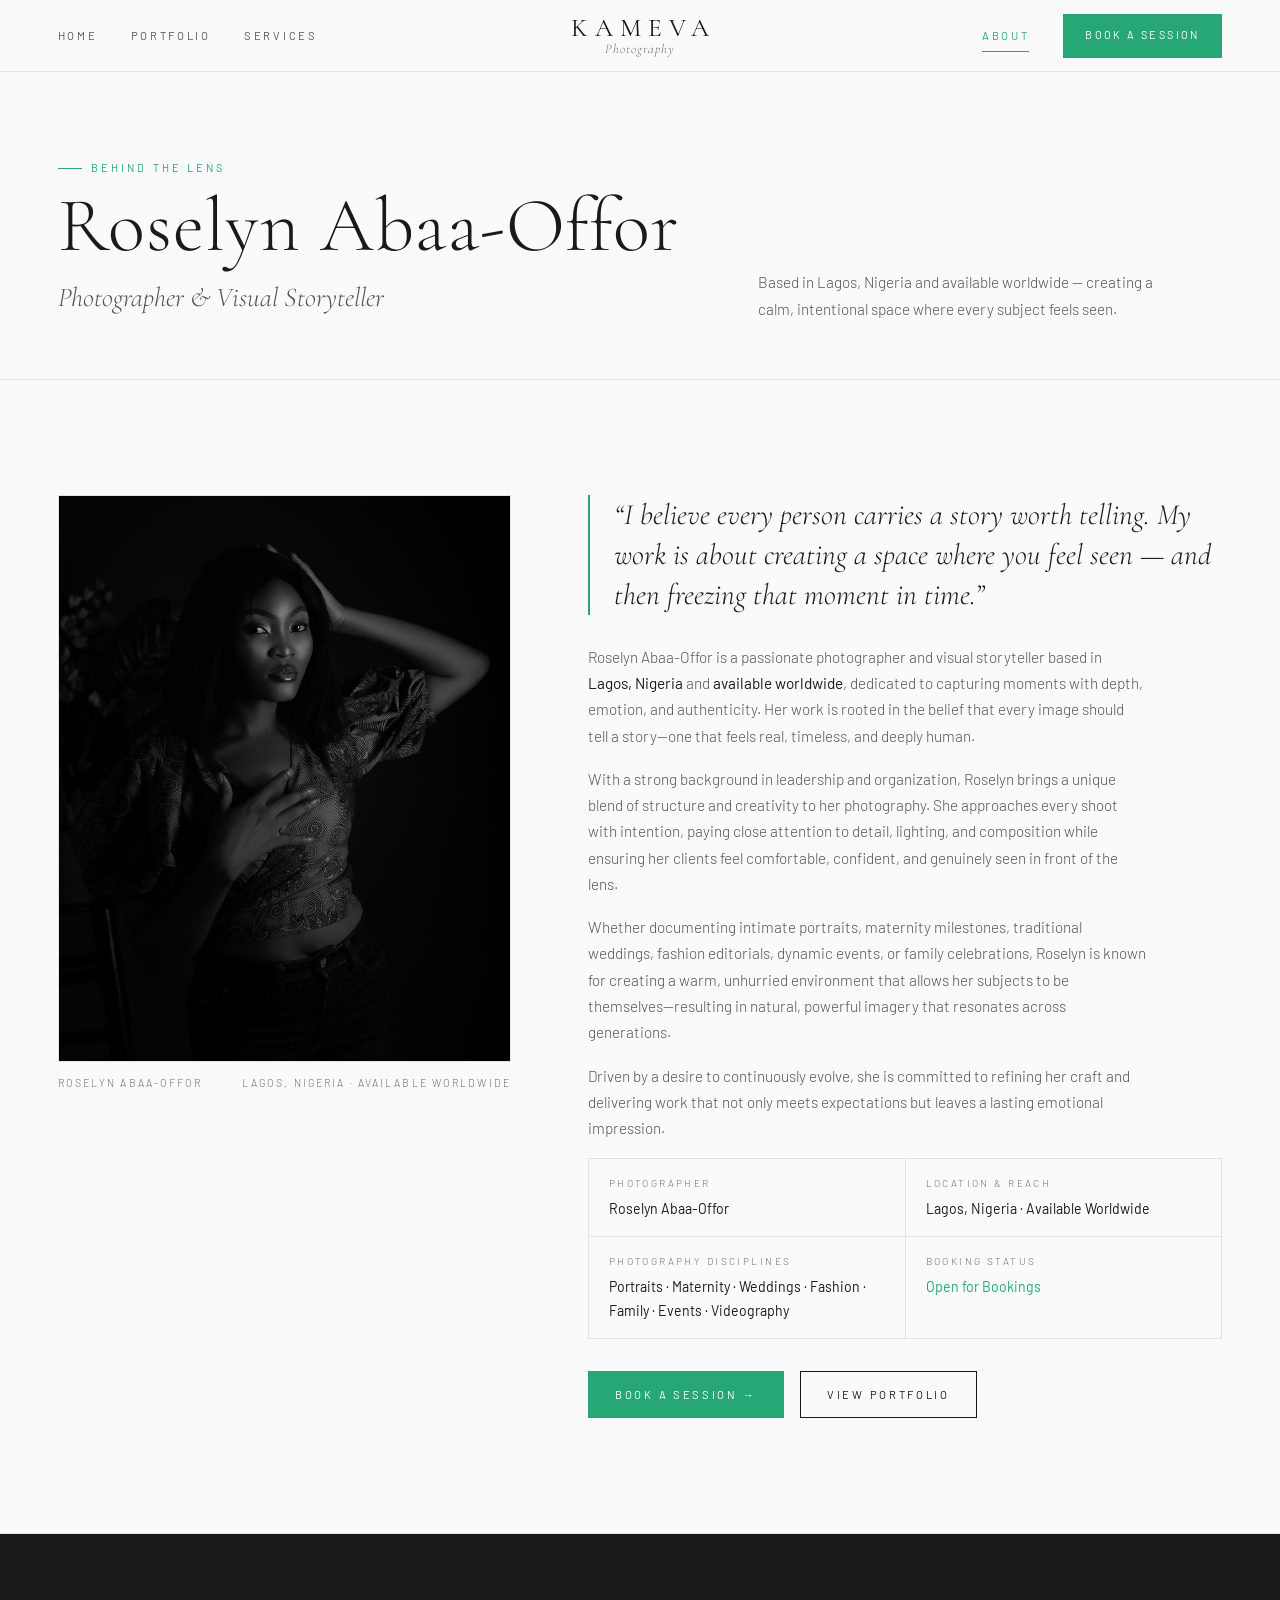
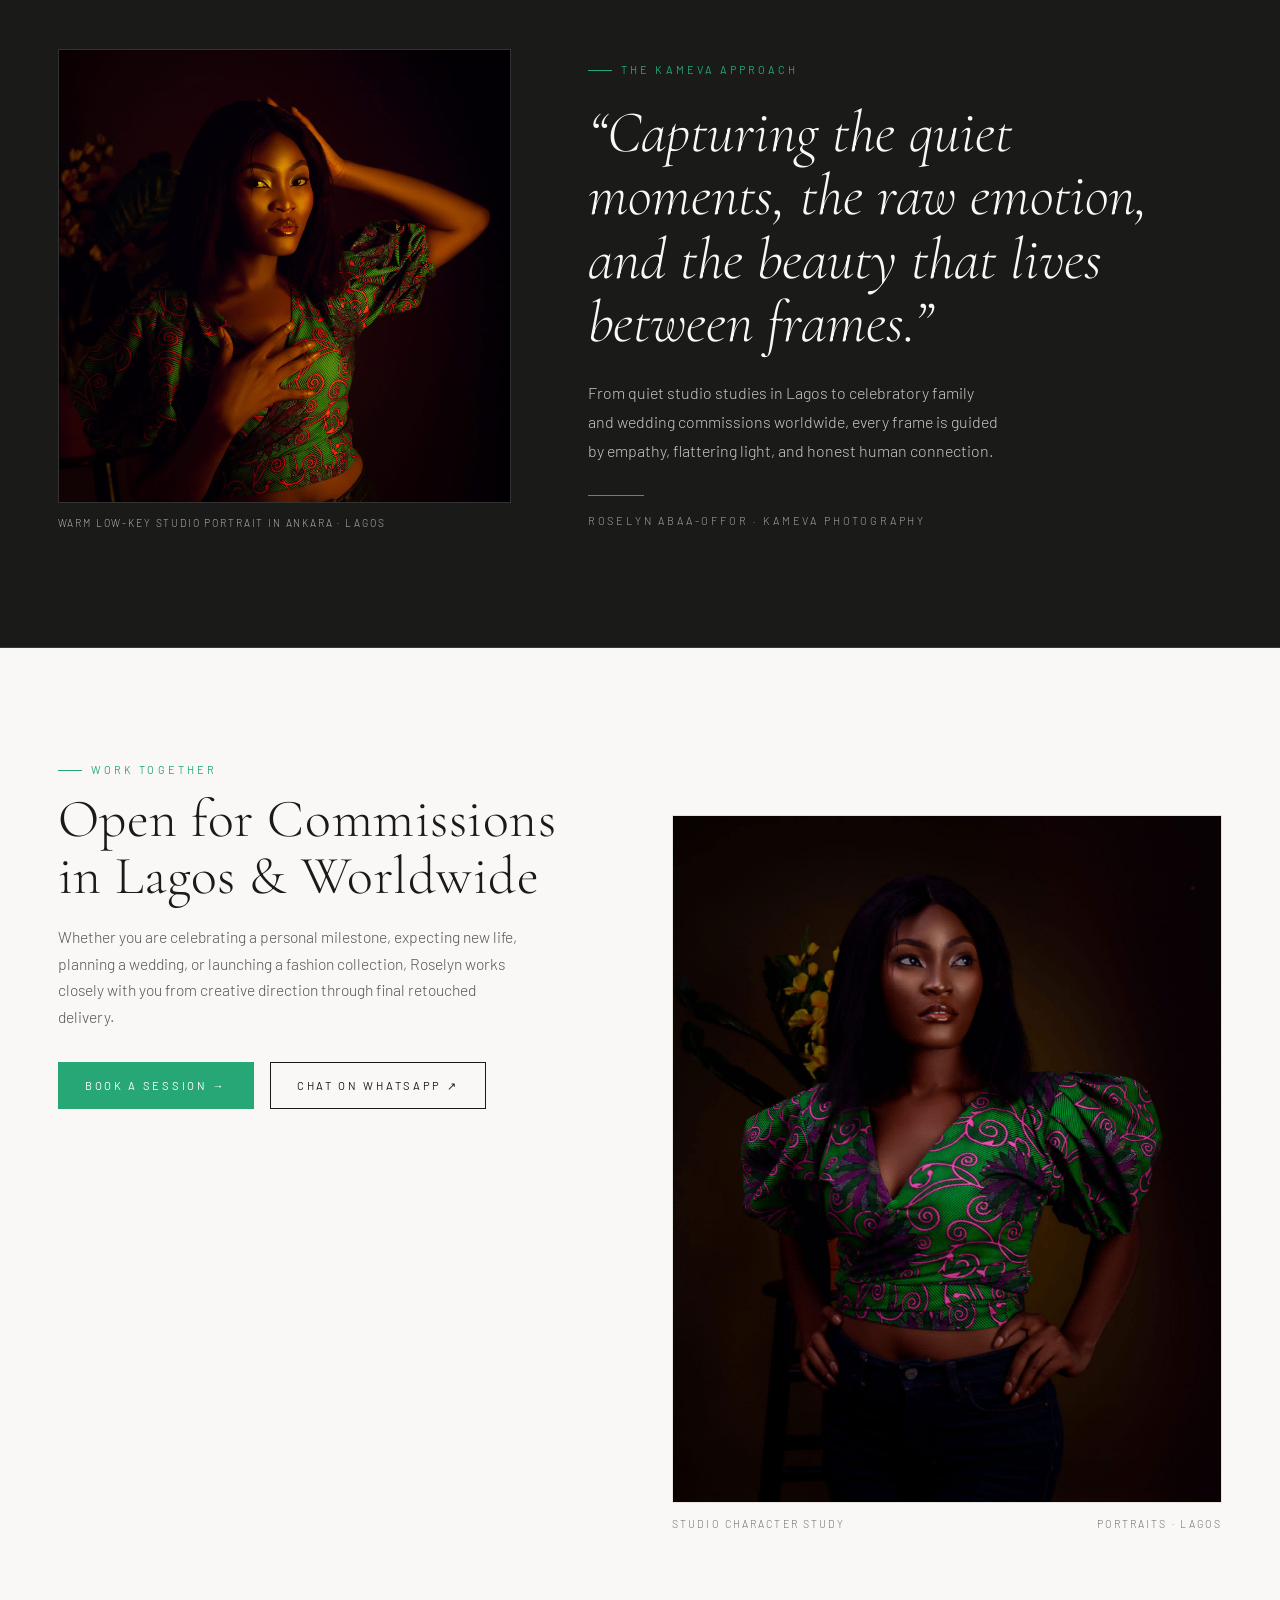
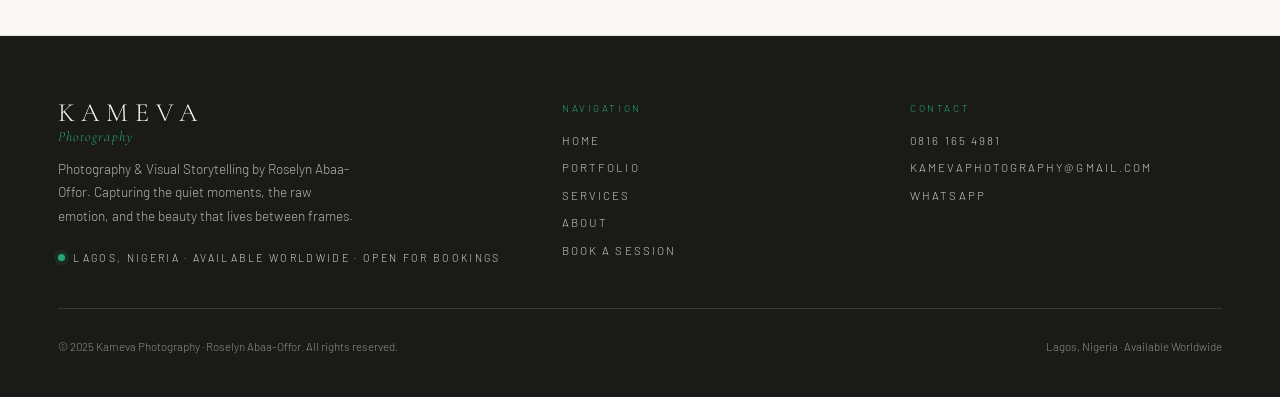
==== commit 3a5684d9: "feat: complete 5-page production build (index, gallery, services, about, contact) with shared kameva" ====
--- a/about.html
+++ b/about.html
@@ -3,24 +3,25 @@
 <head>
   <meta charset="utf-8">
   <meta name="viewport" content="width=device-width, initial-scale=1.0">
-  <title>About Roselyn Abaa-Offor | Kameva Photography — Lagos, Nigeria</title>
-  <meta name="description" content="Kameva Photography by Roselyn Abaa-Offor. Capturing the quiet moments, the raw emotion, and the beauty that lives between frames. Based in Lagos, available worldwide.">
-  <link rel="canonical" href="https://kameva-photography.github.io/portfolio/">
+  <title>About Roselyn Abaa-Offor | Kameva Photography</title>
+  <meta name="description" content="Meet Roselyn Abaa-Offor, founder and lead photographer of Kameva Photography in Lagos, Nigeria — available worldwide for portraits, maternity, weddings, fashion, and events.">
+  <link rel="canonical" href="https://kameva-photography.github.io/portfolio/about.html">
 
   <!-- Open Graph / Social Sharing -->
   <meta property="og:type" content="website">
-  <meta property="og:title" content="Kameva Photography — Photography &amp; Visual Storytelling">
-  <meta property="og:description" content="Capturing the quiet moments, the raw emotion, and the beauty that lives between frames. Based in Lagos, available worldwide.">
-  <meta property="og:image" content="https://kameva-photography.github.io/portfolio/assets/img/kama/k-30.jpg">
-  <meta property="og:url" content="https://kameva-photography.github.io/portfolio/">
-
-  <!-- Twitter Card -->
+  <meta property="og:site_name" content="Kameva Photography">
+  <meta property="og:title" content="About Roselyn Abaa-Offor | Kameva Photography">
+  <meta property="og:description" content="Meet Roselyn Abaa-Offor, founder and lead photographer of Kameva Photography in Lagos, Nigeria — available worldwide for portraits, maternity, weddings, fashion, and events.">
+  <meta property="og:image" content="https://kameva-photography.github.io/portfolio/assets/img/kama/k-19.jpeg">
+  <meta property="og:url" content="https://kameva-photography.github.io/portfolio/about.html">
+
+  <!-- Twitter/X Card -->
   <meta name="twitter:card" content="summary_large_image">
-  <meta name="twitter:title" content="Kameva Photography — Roselyn Abaa-Offor | Lagos, Nigeria">
-  <meta name="twitter:description" content="Editorial portraits, maternity, weddings, fashion, family &amp; event photography based in Lagos, available worldwide.">
-  <meta name="twitter:image" content="https://kameva-photography.github.io/portfolio/assets/img/kama/k-30.jpg">
-
-  <!-- Favicon -->
+  <meta name="twitter:title" content="About Roselyn Abaa-Offor | Kameva Photography">
+  <meta name="twitter:description" content="Meet Roselyn Abaa-Offor, founder and lead photographer of Kameva Photography in Lagos, Nigeria — available worldwide for portraits, maternity, weddings, fashion, and events.">
+  <meta name="twitter:image" content="https://kameva-photography.github.io/portfolio/assets/img/kama/k-19.jpeg">
+
+  <!-- Kameva Camera Favicon -->
   <link rel="icon" href="assets/img/camera.png">
   <link rel="apple-touch-icon" href="assets/img/camera.png">
 
@@ -29,32 +30,32 @@
   <link rel="preconnect" href="https://fonts.gstatic.com" crossorigin>
   <link href="https://fonts.googleapis.com/css2?family=Barlow:wght@200;300;400;500&family=Cormorant+Garamond:ital,wght@0,300;0,400;0,500;1,300;1,400&display=swap" rel="stylesheet">
 
-  <!-- Isolated Final Concept Stylesheet -->
-  <link rel="stylesheet" href="assets/css/styles.css">
+  <!-- Shared Production Stylesheet -->
+  <link rel="stylesheet" href="assets/css/kameva.css">
 </head>
 <body id="top">
 
   <a href="#main-content" class="skip-link">Skip to main content</a>
 
   <!-- ============================================================
-       SECTION 01: HEADER — Editorial Masthead (Adaptive Light/Dark)
+       SHARED PRODUCTION HEADER — Editorial Masthead
        ============================================================ -->
   <header class="site-header" id="siteHeader">
     <div class="header-inner">
       <nav class="header-nav header-nav--left" aria-label="Primary left navigation">
-        <a href="#top" class="nav-link is-active" data-nav-section="top">Home</a>
-        <a href="#portfolio" class="nav-link" data-nav-section="portfolio">Portfolio</a>
-        <a href="#services" class="nav-link" data-nav-section="services">Services</a>
+        <a href="index.html" class="nav-link">Home</a>
+        <a href="gallery.html" class="nav-link">Portfolio</a>
+        <a href="services.html" class="nav-link">Services</a>
       </nav>
 
-      <a href="#top" class="brand-mark" aria-label="Kameva Photography Home">
+      <a href="index.html" class="brand-mark" aria-label="Kameva Photography Home">
         <span class="brand-mark__primary">KAMEVA</span>
         <span class="brand-mark__secondary">Photography</span>
       </a>
 
       <nav class="header-nav header-nav--right" aria-label="Primary right navigation">
-        <a href="#about" class="nav-link" data-nav-section="about">About</a>
-        <a href="#booking" class="nav-cta">Book a Session</a>
+        <a href="about.html" class="nav-link is-active" aria-current="page">About</a>
+        <a href="contact.html" class="nav-cta">Book a Session</a>
       </nav>
 
       <button
@@ -75,706 +76,48 @@
       <div class="mobile-drawer__inner">
         <p class="mobile-drawer__eyebrow">Lagos, Nigeria · Available Worldwide</p>
         <nav class="mobile-drawer__nav" aria-label="Mobile navigation">
-          <a href="#top" class="mobile-drawer__link">Home</a>
-          <a href="#stories" class="mobile-drawer__link">Stories</a>
-          <a href="#portfolio" class="mobile-drawer__link">Portfolio</a>
-          <a href="#services" class="mobile-drawer__link">Services</a>
-          <a href="#about" class="mobile-drawer__link">About</a>
-          <a href="#booking" class="mobile-drawer__cta">Book a Session →</a>
+          <a href="index.html" class="mobile-drawer__link">Home</a>
+          <a href="gallery.html" class="mobile-drawer__link">Portfolio</a>
+          <a href="services.html" class="mobile-drawer__link">Services</a>
+          <a href="about.html" class="mobile-drawer__link">About</a>
+          <a href="contact.html" class="mobile-drawer__cta">Book a Session →</a>
         </nav>
         <div class="mobile-drawer__meta">
           <a href="tel:+2348161654981">0816 165 4981</a>
           <a href="mailto:kamevaphotography@gmail.com">kamevaphotography@gmail.com</a>
-          <a href="https://wa.me/2348161654981" target="_blank" rel="noopener">WhatsApp Concierge ↗</a>
+          <a href="https://wa.me/2348161654981" target="_blank" rel="noopener">WhatsApp</a>
         </div>
       </div>
     </div>
   </header>
-
   <main id="main-content">
 
     <!-- ============================================================
-         SECTION 02: HERO — Asymmetric Editorial Spread (#F9F8F6)
+         ABOUT HERO — Editorial Masthead (#FAFAFA)
          ============================================================ -->
-    <section class="hero-editorial" data-theme-surface="light" aria-labelledby="hero-title">
-      <div class="hero-editorial__container">
-
-        <!-- Masthead Banner Row -->
-        <div class="hero-editorial__masthead-row" data-reveal>
-          <div class="hero-editorial__status">
-            <span class="status-dot" aria-hidden="true"></span>
-            <span>Open for bookings · Lagos, Nigeria &amp; Worldwide</span>
-          </div>
-          <h1 id="hero-title" class="hero-editorial__title">KAMEVA</h1>
-          <div class="hero-editorial__subtitle-bar">
-            <p class="hero-editorial__subheadline">Photography &amp; Visual Storytelling</p>
-            <p class="hero-editorial__edition">Roselyn Abaa-Offor · Lagos &amp; Worldwide</p>
-          </div>
-        </div>
-
-        <!-- Asymmetric Editorial Grid (Mobile places Intro+CTAs first, Primary 4:5 Portrait immediately in first viewport, Secondary Portrait below) -->
-        <div class="hero-editorial__spread">
-
-          <!-- Intro & CTAs Block -->
-          <div class="hero-editorial__intro-block" data-reveal>
-            <p class="hero-editorial__lead">
-              Capturing the quiet moments, the raw emotion, and the beauty that lives between frames. Based in Lagos, available worldwide.
-            </p>
-
-            <div class="hero-editorial__actions">
-              <a href="#booking" class="btn-editorial btn-editorial--emerald">Book a Session →</a>
-              <a href="#portfolio" class="btn-editorial btn-editorial--ghost">View Portfolio</a>
-            </div>
-
-            <div class="hero-editorial__disciplines" aria-label="Photography categories">
-              <a href="#portfolio" data-filter-jump="portraits">Portraits</a>
-              <span aria-hidden="true">·</span>
-              <a href="#portfolio" data-filter-jump="maternity">Maternity</a>
-              <span aria-hidden="true">·</span>
-              <a href="#portfolio" data-filter-jump="weddings">Weddings</a>
-              <span aria-hidden="true">·</span>
-              <a href="#portfolio" data-filter-jump="fashion">Fashion</a>
-              <span aria-hidden="true">·</span>
-              <a href="#portfolio" data-filter-jump="family">Family</a>
-              <span aria-hidden="true">·</span>
-              <a href="#portfolio" data-filter-jump="events">Events</a>
-            </div>
-          </div>
-
-          <!-- Primary Dominant Portrait (4:5 ratio — k-30.jpg / k-10.jpeg) -->
-          <div class="hero-editorial__primary-col" data-reveal>
-            <figure class="hero-figure hero-figure--primary">
-              <div class="hero-figure__frame hero-figure__frame--4x5">
-                <img
-                  id="heroPrimaryImg"
-                  src="assets/img/kama/k-30.jpg"
-                  alt="High-key editorial beauty close-up by Roselyn Abaa-Offor, Kameva Photography"
-                  width="2400"
-                  height="3000"
-                  fetchpriority="high"
-                >
-              </div>
-              <figcaption class="hero-figure__caption">
-                <span id="heroPrimaryCaption">Fig. 01 — High-Key Editorial Beauty Close-Up (Portraits)</span>
-                <div class="hero-figure__switcher" role="group" aria-label="Switch primary editorial plate">
-                  <button
-                    type="button"
-                    class="look-btn is-active"
-                    data-target-img="heroPrimaryImg"
-                    data-target-caption="heroPrimaryCaption"
-                    data-study-src="assets/img/kama/k-30.jpg"
-                    data-study-alt="High-key editorial beauty close-up by Roselyn Abaa-Offor, Kameva Photography"
-                    data-study-caption="Fig. 01 — High-Key Editorial Beauty Close-Up (Portraits)"
-                  >Plate I</button>
-                  <button
-                    type="button"
-                    class="look-btn"
-                    data-target-img="heroPrimaryImg"
-                    data-target-caption="heroPrimaryCaption"
-                    data-study-src="assets/img/kama/k-10.jpeg"
-                    data-study-alt="Creative glowing-book portrait with white bench and roses"
-                    data-study-caption="Fig. 01 — Glowing-Book Storytelling Portrait (Portraits)"
-                  >Plate II</button>
-                </div>
-              </figcaption>
-            </figure>
-          </div>
-
-          <!-- Supporting Secondary Portrait (2:3 ratio — k-14.jpg / k-28.jpg) -->
-          <div class="hero-editorial__secondary-col" data-reveal>
-            <figure class="hero-figure hero-figure--secondary">
-              <div class="hero-figure__frame hero-figure__frame--2x3">
-                <img
-                  id="heroSecondaryImg"
-                  src="assets/img/kama/k-14.jpg"
-                  alt="Full-length studio fashion portrait in textured black tuxedo suit"
-                  width="2800"
-                  height="4200"
-                  loading="lazy"
-                  decoding="async"
-                >
-              </div>
-              <figcaption class="hero-figure__caption">
-                <span id="heroSecondaryCaption">Fig. 02 — Textured Black Tuxedo Suit (Fashion)</span>
-                <div class="hero-figure__switcher" role="group" aria-label="Switch secondary editorial study">
-                  <button
-                    type="button"
-                    class="look-btn is-active"
-                    data-target-img="heroSecondaryImg"
-                    data-target-caption="heroSecondaryCaption"
-                    data-study-src="assets/img/kama/k-14.jpg"
-                    data-study-alt="Full-length studio fashion portrait in textured black tuxedo suit"
-                    data-study-caption="Fig. 02 — Textured Black Tuxedo Suit (Fashion)"
-                  >Study I</button>
-                  <button
-                    type="button"
-                    class="look-btn"
-                    data-target-img="heroSecondaryImg"
-                    data-target-caption="heroSecondaryCaption"
-                    data-study-src="assets/img/kama/k-28.jpg"
-                    data-study-alt="Studio fashion portrait in textured black tuxedo jacket"
-                    data-study-caption="Fig. 02 — Textured Black Tuxedo Jacket (Fashion)"
-                  >Study II</button>
-                </div>
-              </figcaption>
-            </figure>
-          </div>
-
+    <section class="page-hero page-hero--alabaster" data-theme-surface="light" aria-labelledby="about-page-title">
+      <div class="section-container">
+        <div class="page-hero__inner" data-reveal>
+          <div>
+            <p class="eyebrow">BEHIND THE LENS</p>
+            <h1 id="about-page-title" class="page-hero__title">Roselyn Abaa-Offor</h1>
+            <p class="page-hero__subtitle">Photographer &amp; Visual Storyteller</p>
+          </div>
+          <p class="page-hero__intro">
+            Based in Lagos, Nigeria and available worldwide — creating a calm, intentional space where every subject feels seen.
+          </p>
         </div>
       </div>
     </section>
 
     <!-- ============================================================
-         SECTION 03: SELECTED STORIES — Dark Editorial Chapters (#1A1A18)
+         PRIMARY PROFILE SPREAD — k-19.jpeg + Full Multi-Paragraph Biography (#FAFAFA)
          ============================================================ -->
-    <section class="selected-stories" id="stories" data-theme-surface="dark" aria-labelledby="stories-heading">
-      <div class="section-container">
-
-        <div class="stories-masthead" data-reveal>
-          <div class="stories-masthead__left">
-            <p class="eyebrow eyebrow--emerald">SELECTED STORIES</p>
-            <h2 id="stories-heading" class="section-title section-title--light">Every Frame Holds a Story.</h2>
-          </div>
-          <p class="stories-masthead__intro">
-            Portraits of people, milestones and moments, photographed with intention and emotion.
-          </p>
-        </div>
-
-        <!-- Story Chapter Navigation Tabs (Editorial Index) -->
-        <div class="stories-chapter-bar" role="tablist" aria-label="Filter visual story chapters" data-reveal>
-          <button type="button" class="chapter-tab is-active" role="tab" aria-selected="true" data-chapter-filter="all">
-            <span>All Chapters</span>
-            <span class="chapter-tab__count">03</span>
-          </button>
-          <button type="button" class="chapter-tab" role="tab" aria-selected="false" data-chapter-filter="story-01">
-            <span>I · Quiet Intimacy</span>
-            <span class="chapter-tab__meta">Portraits</span>
-          </button>
-          <button type="button" class="chapter-tab" role="tab" aria-selected="false" data-chapter-filter="story-02">
-            <span>II · New Life</span>
-            <span class="chapter-tab__meta">Maternity &amp; Family</span>
-          </button>
-          <button type="button" class="chapter-tab" role="tab" aria-selected="false" data-chapter-filter="story-03">
-            <span>III · Celebration &amp; Heritage</span>
-            <span class="chapter-tab__meta">Weddings &amp; Events</span>
-          </button>
-        </div>
-
-        <!-- STORY 01: Quiet Intimacy (Portraits: k-10.jpeg, k-25.jpeg, k-31.jpeg) -->
-        <article class="story-essay" data-story-id="story-01">
-          <header class="story-essay__header" data-reveal>
-            <div class="story-essay__index">
-              <span class="story-essay__num">Story 01</span>
-              <span class="story-essay__rule" aria-hidden="true"></span>
-              <span class="story-essay__cat">Portraits</span>
-            </div>
-            <h3 class="story-essay__title">Quiet Intimacy</h3>
-          </header>
-
-          <div class="story-essay__triptych">
-            <figure class="story-plate story-plate--primary" data-reveal>
-              <button
-                type="button"
-                class="story-plate__trigger"
-                data-lightbox-src="assets/img/kama/k-10.jpeg"
-                data-lightbox-title="Quiet Intimacy I — Creative Glowing-Book Portrait with White Bench &amp; Roses"
-                data-lightbox-cat="Portraits"
-              >
-                <div class="story-plate__frame story-plate__frame--4x5">
-                  <img
-                    src="assets/img/kama/k-10.jpeg"
-                    alt="Creative glowing-book portrait with white bench and roses"
-                    width="1638"
-                    height="2048"
-                    loading="lazy"
-                    decoding="async"
-                  >
-                </div>
-                <figcaption class="story-plate__caption">
-                  <span>01.A — Glowing-Book Portrait with Bench &amp; Roses</span>
-                  <span>Portraits</span>
-                </figcaption>
-              </button>
-            </figure>
-
-            <figure class="story-plate story-plate--offset" data-reveal>
-              <button
-                type="button"
-                class="story-plate__trigger"
-                data-lightbox-src="assets/img/kama/k-25.jpeg"
-                data-lightbox-title="Quiet Intimacy II — Wider Glowing-Book Storytelling Portrait"
-                data-lightbox-cat="Portraits"
-              >
-                <div class="story-plate__frame story-plate__frame--4x5">
-                  <img
-                    src="assets/img/kama/k-25.jpeg"
-                    alt="Wider glowing-book storytelling portrait"
-                    width="1638"
-                    height="2048"
-                    loading="lazy"
-                    decoding="async"
-                  >
-                </div>
-                <figcaption class="story-plate__caption">
-                  <span>01.B — Wider Glowing-Book Storytelling Portrait</span>
-                  <span>Portraits</span>
-                </figcaption>
-              </button>
-            </figure>
-
-            <figure class="story-plate" data-reveal>
-              <button
-                type="button"
-                class="story-plate__trigger"
-                data-lightbox-src="assets/img/kama/k-31.jpeg"
-                data-lightbox-title="Quiet Intimacy III — Close-Up Glowing-Book Portrait with Floating Light Particles"
-                data-lightbox-cat="Portraits"
-              >
-                <div class="story-plate__frame story-plate__frame--4x5">
-                  <img
-                    src="assets/img/kama/k-31.jpeg"
-                    alt="Close-up glowing-book portrait with floating light particles"
-                    width="1639"
-                    height="2048"
-                    loading="lazy"
-                    decoding="async"
-                  >
-                </div>
-                <figcaption class="story-plate__caption">
-                  <span>01.C — Close-Up Glowing-Book with Light Particles</span>
-                  <span>Portraits</span>
-                </figcaption>
-              </button>
-            </figure>
-          </div>
-        </article>
-
-        <!-- STORY 02: New Life (Maternity & Family: k-5.jpeg, k-21.jpg, k-16.jpg) -->
-        <article class="story-essay" data-story-id="story-02">
-          <header class="story-essay__header" data-reveal>
-            <div class="story-essay__index">
-              <span class="story-essay__num">Story 02</span>
-              <span class="story-essay__rule" aria-hidden="true"></span>
-              <span class="story-essay__cat">Maternity &amp; Family</span>
-            </div>
-            <h3 class="story-essay__title">New Life</h3>
-          </header>
-
-          <div class="story-essay__triptych">
-            <figure class="story-plate" data-reveal>
-              <button
-                type="button"
-                class="story-plate__trigger"
-                data-lightbox-src="assets/img/kama/k-5.jpeg"
-                data-lightbox-title="New Life I — Overhead Maternity Portrait in Red Fabric"
-                data-lightbox-cat="Maternity"
-              >
-                <div class="story-plate__frame story-plate__frame--4x5">
-                  <img
-                    src="assets/img/kama/k-5.jpeg"
-                    alt="Overhead maternity portrait in red fabric"
-                    width="1638"
-                    height="2048"
-                    loading="lazy"
-                    decoding="async"
-                  >
-                </div>
-                <figcaption class="story-plate__caption">
-                  <span>02.A — Overhead Maternity in Red Fabric</span>
-                  <span>Maternity</span>
-                </figcaption>
-              </button>
-            </figure>
-
-            <figure class="story-plate story-plate--primary" data-reveal>
-              <button
-                type="button"
-                class="story-plate__trigger"
-                data-lightbox-src="assets/img/kama/k-21.jpg"
-                data-lightbox-title="New Life II — Full-Length Studio Maternity Portrait in White Dress"
-                data-lightbox-cat="Maternity · Portraits"
-              >
-                <div class="story-plate__frame story-plate__frame--4x5">
-                  <img
-                    src="assets/img/kama/k-21.jpg"
-                    alt="Full-length studio maternity portrait in white dress"
-                    width="4228"
-                    height="5285"
-                    loading="lazy"
-                    decoding="async"
-                  >
-                </div>
-                <figcaption class="story-plate__caption">
-                  <span>02.B — Full-Length Maternity in White Dress</span>
-                  <span>Maternity · Portraits</span>
-                </figcaption>
-              </button>
-            </figure>
-
-            <figure class="story-plate story-plate--offset" data-reveal>
-              <button
-                type="button"
-                class="story-plate__trigger"
-                data-lightbox-src="assets/img/kama/k-16.jpg"
-                data-lightbox-title="New Life III — Studio Child Portrait Holding Red Roses"
-                data-lightbox-cat="Family · Portraits"
-              >
-                <div class="story-plate__frame story-plate__frame--4x5">
-                  <img
-                    src="assets/img/kama/k-16.jpg"
-                    alt="Studio child portrait holding red roses"
-                    width="2159"
-                    height="2700"
-                    loading="lazy"
-                    decoding="async"
-                  >
-                </div>
-                <figcaption class="story-plate__caption">
-                  <span>02.C — Studio Child Holding Red Roses</span>
-                  <span>Family · Portraits</span>
-                </figcaption>
-              </button>
-            </figure>
-          </div>
-        </article>
-
-        <!-- STORY 03: Celebration & Heritage (Weddings & Events: k-9.jpg, k-20.jpeg, k-26.jpg) -->
-        <article class="story-essay" data-story-id="story-03">
-          <header class="story-essay__header" data-reveal>
-            <div class="story-essay__index">
-              <span class="story-essay__num">Story 03</span>
-              <span class="story-essay__rule" aria-hidden="true"></span>
-              <span class="story-essay__cat">Weddings &amp; Events</span>
-            </div>
-            <h3 class="story-essay__title">Celebration &amp; Heritage</h3>
-          </header>
-
-          <div class="story-essay__triptych">
-            <figure class="story-plate story-plate--primary" data-reveal>
-              <button
-                type="button"
-                class="story-plate__trigger"
-                data-lightbox-src="assets/img/kama/k-9.jpg"
-                data-lightbox-title="Celebration &amp; Heritage I — Traditional Nigerian Bridal Portrait"
-                data-lightbox-cat="Weddings · Events"
-              >
-                <div class="story-plate__frame story-plate__frame--2x3">
-                  <img
-                    src="assets/img/kama/k-9.jpg"
-                    alt="Traditional Nigerian bridal portrait"
-                    width="1600"
-                    height="2400"
-                    loading="lazy"
-                    decoding="async"
-                  >
-                </div>
-                <figcaption class="story-plate__caption">
-                  <span>03.A — Traditional Nigerian Bridal Portrait</span>
-                  <span>Weddings · Events</span>
-                </figcaption>
-              </button>
-            </figure>
-
-            <figure class="story-plate story-plate--offset" data-reveal>
-              <button
-                type="button"
-                class="story-plate__trigger"
-                data-lightbox-src="assets/img/kama/k-20.jpeg"
-                data-lightbox-title="Celebration &amp; Heritage II — Outdoor Nigerian Traditional-Attire Couple/Family Portrait with Dog"
-                data-lightbox-cat="Family · Weddings"
-              >
-                <div class="story-plate__frame story-plate__frame--4x5">
-                  <img
-                    src="assets/img/kama/k-20.jpeg"
-                    alt="Outdoor Nigerian traditional-attire couple/family portrait with dog"
-                    width="864"
-                    height="1080"
-                    loading="lazy"
-                    decoding="async"
-                  >
-                </div>
-                <figcaption class="story-plate__caption">
-                  <span>03.B — Traditional-Attire Couple &amp; Family</span>
-                  <span>Family · Weddings</span>
-                </figcaption>
-              </button>
-            </figure>
-
-            <figure class="story-plate" data-reveal>
-              <button
-                type="button"
-                class="story-plate__trigger"
-                data-lightbox-src="assets/img/kama/k-26.jpg"
-                data-lightbox-title="Celebration &amp; Heritage III — Seated Fifth Birthday Portrait"
-                data-lightbox-cat="Family · Events"
-              >
-                <div class="story-plate__frame story-plate__frame--2x3">
-                  <img
-                    src="assets/img/kama/k-26.jpg"
-                    alt="Seated fifth birthday portrait"
-                    width="1800"
-                    height="2700"
-                    loading="lazy"
-                    decoding="async"
-                  >
-                </div>
-                <figcaption class="story-plate__caption">
-                  <span>03.C — Seated Fifth Birthday Portrait</span>
-                  <span>Family · Events</span>
-                </figcaption>
-              </button>
-            </figure>
-          </div>
-        </article>
-
-      </div>
-    </section>
-
-    <!-- ============================================================
-         SECTION 04: PORTFOLIO — Selected Work Editorial Plates (#F9F8F6)
-         ============================================================ -->
-    <section class="portfolio-editorial" id="portfolio" data-theme-surface="light" aria-labelledby="portfolio-heading">
-      <div class="section-container">
-
-        <div class="editorial-section-head" data-reveal>
-          <div>
-            <p class="eyebrow">THE WORK</p>
-            <h2 id="portfolio-heading" class="section-title">Selected Work</h2>
-          </div>
-          <p class="editorial-section-head__note">
-            A curated collection of portraits, maternity milestones, traditional weddings, fashion editorials, and family celebrations. Select any photograph to view at full screen.
-          </p>
-        </div>
-
-        <!-- Simple Instant Category Filter Bar (Emerald Active State) -->
-        <div class="editorial-filter-bar" role="tablist" aria-label="Filter portfolio plates by category" data-reveal>
-          <button type="button" class="editorial-filter-btn is-active" data-filter="all" role="tab" aria-selected="true">All <sup id="count-all">14</sup></button>
-          <button type="button" class="editorial-filter-btn" data-filter="portraits" role="tab" aria-selected="false">Portraits</button>
-          <button type="button" class="editorial-filter-btn" data-filter="maternity" role="tab" aria-selected="false">Maternity</button>
-          <button type="button" class="editorial-filter-btn" data-filter="weddings" role="tab" aria-selected="false">Weddings</button>
-          <button type="button" class="editorial-filter-btn" data-filter="fashion" role="tab" aria-selected="false">Fashion</button>
-          <button type="button" class="editorial-filter-btn" data-filter="family" role="tab" aria-selected="false">Family</button>
-          <button type="button" class="editorial-filter-btn" data-filter="events" role="tab" aria-selected="false">Events</button>
-        </div>
-
-        <!-- Asymmetrical Editorial Grid Mixing 4:5 and 2:3 Native Frames -->
-        <div class="editorial-plates" id="editorialPlates">
-
-          <!-- Plate 01: Oversized Left (Fashion — k-3.jpeg) -->
-          <article class="plate plate--large-left" data-categories="fashion" data-reveal>
-            <button type="button" class="plate__trigger" data-lightbox-src="assets/img/kama/k-3.jpeg" data-lightbox-title="Plate 01 — Full-Length Studio Fashion Portrait in Patterned Kaftan" data-lightbox-cat="Fashion">
-              <div class="plate__media plate__media--4x5">
-                <img src="assets/img/kama/k-3.jpeg" alt="Full-length studio fashion portrait in dramatic black-and-white patterned kaftan" width="1594" height="2048" loading="lazy" decoding="async">
-              </div>
-              <div class="plate__meta">
-                <span class="plate__number">Plate 01</span>
-                <span class="plate__title">Dramatic Patterned Kaftan Study</span>
-                <span class="plate__category">Fashion</span>
-              </div>
-            </button>
-          </article>
-
-          <!-- Plate 02: Smaller Offset Right (Portraits — k-18.jpeg) -->
-          <article class="plate plate--small-right" data-categories="portraits" data-reveal>
-            <button type="button" class="plate__trigger" data-lightbox-src="assets/img/kama/k-18.jpeg" data-lightbox-title="Plate 02 — Amber-Lit Studio Portrait Study" data-lightbox-cat="Portraits">
-              <div class="plate__media plate__media--4x5">
-                <img src="assets/img/kama/k-18.jpeg" alt="Warm golden-lit studio portrait of smiling woman" width="1638" height="2048" loading="lazy" decoding="async">
-              </div>
-              <div class="plate__meta">
-                <span class="plate__number">Plate 02</span>
-                <span class="plate__title">Amber-Lit Studio Portrait</span>
-                <span class="plate__category">Portraits</span>
-              </div>
-            </button>
-          </article>
-
-          <!-- Plate 03: Smaller Offset Left (Maternity — k-5.jpeg) -->
-          <article class="plate plate--small-left" data-categories="maternity" data-reveal>
-            <button type="button" class="plate__trigger" data-lightbox-src="assets/img/kama/k-5.jpeg" data-lightbox-title="Plate 03 — Overhead Maternity Portrait in Red Fabric" data-lightbox-cat="Maternity">
-              <div class="plate__media plate__media--4x5">
-                <img src="assets/img/kama/k-5.jpeg" alt="Overhead maternity portrait in red fabric" width="1638" height="2048" loading="lazy" decoding="async">
-              </div>
-              <div class="plate__meta">
-                <span class="plate__number">Plate 03</span>
-                <span class="plate__title">Overhead Maternity in Red Fabric</span>
-                <span class="plate__category">Maternity</span>
-              </div>
-            </button>
-          </article>
-
-          <!-- Plate 04: Oversized Right (Fashion — k-28.jpg) -->
-          <article class="plate plate--large-right" data-categories="fashion" data-reveal>
-            <button type="button" class="plate__trigger" data-lightbox-src="assets/img/kama/k-28.jpg" data-lightbox-title="Plate 04 — Studio Fashion Portrait in Textured Black Tuxedo Jacket" data-lightbox-cat="Fashion">
-              <div class="plate__media plate__media--2x3">
-                <img src="assets/img/kama/k-28.jpg" alt="Studio fashion portrait in textured black tuxedo jacket" width="2467" height="3700" loading="lazy" decoding="async">
-              </div>
-              <div class="plate__meta">
-                <span class="plate__number">Plate 04</span>
-                <span class="plate__title">Textured Black Tuxedo Jacket</span>
-                <span class="plate__category">Fashion</span>
-              </div>
-            </button>
-          </article>
-
-          <!-- Plate 05: Oversized Left (Portraits — k-10.jpeg) -->
-          <article class="plate plate--large-left" data-categories="portraits" data-reveal>
-            <button type="button" class="plate__trigger" data-lightbox-src="assets/img/kama/k-10.jpeg" data-lightbox-title="Plate 05 — Creative Glowing-Book Portrait with White Bench &amp; Roses" data-lightbox-cat="Portraits">
-              <div class="plate__media plate__media--4x5">
-                <img src="assets/img/kama/k-10.jpeg" alt="Creative glowing-book portrait with white bench and roses" width="1638" height="2048" loading="lazy" decoding="async">
-              </div>
-              <div class="plate__meta">
-                <span class="plate__number">Plate 05</span>
-                <span class="plate__title">Glowing-Book Portrait with Bench &amp; Roses</span>
-                <span class="plate__category">Portraits</span>
-              </div>
-            </button>
-          </article>
-
-          <!-- Plate 06: Smaller Offset Right (Weddings & Events — k-9.jpg) -->
-          <article class="plate plate--small-right" data-categories="weddings events" data-reveal>
-            <button type="button" class="plate__trigger" data-lightbox-src="assets/img/kama/k-9.jpg" data-lightbox-title="Plate 06 — Traditional Nigerian Bridal Portrait" data-lightbox-cat="Weddings · Events">
-              <div class="plate__media plate__media--2x3">
-                <img src="assets/img/kama/k-9.jpg" alt="Traditional Nigerian bridal portrait" width="1600" height="2400" loading="lazy" decoding="async">
-              </div>
-              <div class="plate__meta">
-                <span class="plate__number">Plate 06</span>
-                <span class="plate__title">Traditional Nigerian Bridal Portrait</span>
-                <span class="plate__category">Weddings · Events</span>
-              </div>
-            </button>
-          </article>
-
-          <!-- Plate 07: Smaller Offset Left (Maternity & Portraits — k-21.jpg) -->
-          <article class="plate plate--small-left plate--extended" data-categories="maternity portraits" data-reveal>
-            <button type="button" class="plate__trigger" data-lightbox-src="assets/img/kama/k-21.jpg" data-lightbox-title="Plate 07 — Full-Length Studio Maternity Portrait in White Dress" data-lightbox-cat="Maternity · Portraits">
-              <div class="plate__media plate__media--4x5">
-                <img src="assets/img/kama/k-21.jpg" alt="Full-length studio maternity portrait in white dress" width="4228" height="5285" loading="lazy" decoding="async">
-              </div>
-              <div class="plate__meta">
-                <span class="plate__number">Plate 07</span>
-                <span class="plate__title">Studio Maternity Portrait in White Dress</span>
-                <span class="plate__category">Maternity · Portraits</span>
-              </div>
-            </button>
-          </article>
-
-          <!-- Plate 08: Oversized Right (Fashion — k-27.jpeg) -->
-          <article class="plate plate--large-right plate--extended" data-categories="fashion" data-reveal>
-            <button type="button" class="plate__trigger" data-lightbox-src="assets/img/kama/k-27.jpeg" data-lightbox-title="Plate 08 — High-Fashion Editorial Portrait in Pink &amp; White" data-lightbox-cat="Fashion">
-              <div class="plate__media plate__media--4x5">
-                <img src="assets/img/kama/k-27.jpeg" alt="High-fashion editorial portrait in pink and white" width="1638" height="2048" loading="lazy" decoding="async">
-              </div>
-              <div class="plate__meta">
-                <span class="plate__number">Plate 08</span>
-                <span class="plate__title">High-Fashion Editorial in Pink &amp; White</span>
-                <span class="plate__category">Fashion</span>
-              </div>
-            </button>
-          </article>
-
-          <!-- Plate 09: Oversized Left (Family & Weddings — k-20.jpeg) -->
-          <article class="plate plate--large-left plate--extended" data-categories="family weddings" data-reveal>
-            <button type="button" class="plate__trigger" data-lightbox-src="assets/img/kama/k-20.jpeg" data-lightbox-title="Plate 09 — Outdoor Nigerian Traditional-Attire Couple &amp; Family Portrait with Dog" data-lightbox-cat="Family · Weddings">
-              <div class="plate__media plate__media--4x5">
-                <img src="assets/img/kama/k-20.jpeg" alt="Outdoor Nigerian traditional-attire couple/family portrait with dog" width="864" height="1080" loading="lazy" decoding="async">
-              </div>
-              <div class="plate__meta">
-                <span class="plate__number">Plate 09</span>
-                <span class="plate__title">Traditional-Attire Couple &amp; Family Portrait</span>
-                <span class="plate__category">Family · Weddings</span>
-              </div>
-            </button>
-          </article>
-
-          <!-- Plate 10: Smaller Offset Right (Family & Portraits — k-16.jpg) -->
-          <article class="plate plate--small-right plate--extended" data-categories="family portraits" data-reveal>
-            <button type="button" class="plate__trigger" data-lightbox-src="assets/img/kama/k-16.jpg" data-lightbox-title="Plate 10 — Studio Child Portrait Holding Red Roses" data-lightbox-cat="Family · Portraits">
-              <div class="plate__media plate__media--4x5">
-                <img src="assets/img/kama/k-16.jpg" alt="Studio child portrait holding red roses" width="2159" height="2700" loading="lazy" decoding="async">
-              </div>
-              <div class="plate__meta">
-                <span class="plate__number">Plate 10</span>
-                <span class="plate__title">Studio Child Portrait Holding Red Roses</span>
-                <span class="plate__category">Family · Portraits</span>
-              </div>
-            </button>
-          </article>
-
-          <!-- Plate 11: Smaller Offset Left (Family & Events — k-11.jpg) -->
-          <article class="plate plate--small-left plate--extended" data-categories="family events" data-reveal>
-            <button type="button" class="plate__trigger" data-lightbox-src="assets/img/kama/k-11.jpg" data-lightbox-title="Plate 11 — Child's Fifth Birthday Portrait in Ankara Gown" data-lightbox-cat="Family · Events">
-              <div class="plate__media plate__media--2x3">
-                <img src="assets/img/kama/k-11.jpg" alt="Child's fifth birthday portrait in Ankara gown" width="1667" height="2500" loading="lazy" decoding="async">
-              </div>
-              <div class="plate__meta">
-                <span class="plate__number">Plate 11</span>
-                <span class="plate__title">Child's Fifth Birthday Portrait in Ankara Gown</span>
-                <span class="plate__category">Family · Events</span>
-              </div>
-            </button>
-          </article>
-
-          <!-- Plate 12: Oversized Right (Portraits — k-12.jpg) -->
-          <article class="plate plate--large-right plate--extended" data-categories="portraits" data-reveal>
-            <button type="button" class="plate__trigger" data-lightbox-src="assets/img/kama/k-12.jpg" data-lightbox-title="Plate 12 — Window Light &amp; Red Frames Portrait" data-lightbox-cat="Portraits">
-              <div class="plate__media plate__media--2x3">
-                <img src="assets/img/kama/k-12.jpg" alt="Portrait of young woman in red glasses by window blinds" width="2000" height="3000" loading="lazy" decoding="async">
-              </div>
-              <div class="plate__meta">
-                <span class="plate__number">Plate 12</span>
-                <span class="plate__title">Window Light &amp; Red Frames</span>
-                <span class="plate__category">Portraits</span>
-              </div>
-            </button>
-          </article>
-
-          <!-- Plate 13: Oversized Left (Fashion — k-32.jpg) -->
-          <article class="plate plate--large-left plate--extended" data-categories="fashion" data-reveal>
-            <button type="button" class="plate__trigger" data-lightbox-src="assets/img/kama/k-32.jpg" data-lightbox-title="Plate 13 — Full-Length Fashion Portrait in Black-and-White Striped Co-Ord" data-lightbox-cat="Fashion">
-              <div class="plate__media plate__media--4x5">
-                <img src="assets/img/kama/k-32.jpg" alt="Full-length fashion portrait in black-and-white striped co-ord" width="2960" height="3700" loading="lazy" decoding="async">
-              </div>
-              <div class="plate__meta">
-                <span class="plate__number">Plate 13</span>
-                <span class="plate__title">Black-and-White Striped Co-Ord</span>
-                <span class="plate__category">Fashion</span>
-              </div>
-            </button>
-          </article>
-
-          <!-- Plate 14: Smaller Offset Right (Portraits — k-30.jpg) -->
-          <article class="plate plate--small-right plate--extended" data-categories="portraits" data-reveal>
-            <button type="button" class="plate__trigger" data-lightbox-src="assets/img/kama/k-30.jpg" data-lightbox-title="Plate 14 — High-Key Editorial Beauty Close-Up" data-lightbox-cat="Portraits">
-              <div class="plate__media plate__media--4x5">
-                <img src="assets/img/kama/k-30.jpg" alt="High-key editorial beauty close-up" width="2400" height="3000" loading="lazy" decoding="async">
-              </div>
-              <div class="plate__meta">
-                <span class="plate__number">Plate 14</span>
-                <span class="plate__title">High-Key Editorial Beauty Close-Up</span>
-                <span class="plate__category">Portraits</span>
-              </div>
-            </button>
-          </article>
-
-        </div>
-
-        <div class="portfolio-editorial__footer" data-reveal>
-          <button type="button" class="btn-editorial btn-editorial--outline" id="toggleExtendedPlates" aria-expanded="false">
-            <span id="toggleExtendedText">View Complete Selection (14 Works)</span>
-          </button>
-        </div>
-
-      </div>
-    </section>
-
-    <!-- ============================================================
-         SECTION 05: ABOUT — Magazine Profile Treatment (#FAFAFA)
-         ============================================================ -->
-    <section class="about-editorial" id="about" data-theme-surface="light" aria-labelledby="about-heading">
+    <section class="about-editorial" data-theme-surface="light" aria-label="Biography of Roselyn Abaa-Offor">
       <div class="section-container">
         <div class="about-editorial__grid">
 
-          <!-- Left Column: Large Photographer Portrait (k-19.jpeg) -->
+          <!-- Primary Image: k-19.jpeg -->
           <div class="about-editorial__portrait-col" data-reveal>
             <figure class="about-figure">
               <div class="about-figure__frame">
@@ -783,8 +126,7 @@
                   alt="Fine-art black-and-white portrait representing Roselyn Abaa-Offor of Kameva Photography"
                   width="1638"
                   height="2048"
-                  loading="lazy"
-                  decoding="async"
+                  fetchpriority="high"
                 >
               </div>
               <figcaption class="about-figure__caption">
@@ -794,12 +136,9 @@
             </figure>
           </div>
 
-          <!-- Right Column: Editorial Profile, Pull Quote & Biography -->
+          <!-- Pull Quote & Properly Formatted Multi-Paragraph Biography -->
           <div class="about-editorial__letter-col" data-reveal>
-            <p class="eyebrow">BEHIND THE LENS</p>
-            <h2 id="about-heading" class="section-title">Roselyn Abaa-Offor</h2>
-
-            <blockquote class="about-editorial__quote">
+            <blockquote class="about-editorial__quote" style="margin-top: 0;">
               “I believe every person carries a story worth telling. My work is about creating a space where you feel seen — and then freezing that moment in time.”
             </blockquote>
 
@@ -808,28 +147,15 @@
                 Roselyn Abaa-Offor is a passionate photographer and visual storyteller based in <strong>Lagos, Nigeria</strong> and <strong>available worldwide</strong>, dedicated to capturing moments with depth, emotion, and authenticity. Her work is rooted in the belief that every image should tell a story—one that feels real, timeless, and deeply human.
               </p>
               <p>
-                With a strong background in leadership and organization, Roselyn brings a unique blend of structure and creativity to her photography, approaching every shoot with intention, lighting, and refined composition.
+                With a strong background in leadership and organization, Roselyn brings a unique blend of structure and creativity to her photography. She approaches every shoot with intention, paying close attention to detail, lighting, and composition while ensuring her clients feel comfortable, confident, and genuinely seen in front of the lens.
+              </p>
+              <p>
+                Whether documenting intimate portraits, maternity milestones, traditional weddings, fashion editorials, dynamic events, or family celebrations, Roselyn is known for creating a warm, unhurried environment that allows her subjects to be themselves—resulting in natural, powerful imagery that resonates across generations.
+              </p>
+              <p>
+                Driven by a desire to continuously evolve, she is committed to refining her craft and delivering work that not only meets expectations but leaves a lasting emotional impression.
               </p>
             </div>
-
-            <div class="about-editorial__bio-more" id="aboutBioMore" hidden>
-              <p>
-                Whether documenting intimate portraits, dynamic events, or lifestyle moments, Roselyn is known for creating a comfortable space that allows her subjects to be themselves—resulting in natural, powerful imagery that resonates.
-              </p>
-              <p>
-                Driven by a desire to continuously evolve, she is committed to refining her craft and delivering work that not only meets expectations but leaves a lasting impression.
-              </p>
-            </div>
-
-            <button
-              type="button"
-              class="read-more-link"
-              id="aboutReadMoreBtn"
-              aria-expanded="false"
-              aria-controls="aboutBioMore"
-            >
-              Read My Story →
-            </button>
 
             <dl class="about-editorial__credentials">
               <div>
@@ -841,14 +167,19 @@
                 <dd>Lagos, Nigeria · Available Worldwide</dd>
               </div>
               <div>
-                <dt>Disciplines</dt>
-                <dd>Portraits · Maternity · Weddings · Fashion · Family · Events</dd>
+                <dt>Photography Disciplines</dt>
+                <dd>Portraits · Maternity · Weddings · Fashion · Family · Events · Videography</dd>
               </div>
               <div>
-                <dt>Status</dt>
+                <dt>Booking Status</dt>
                 <dd class="is-emerald">Open for Bookings</dd>
               </div>
             </dl>
+
+            <div style="margin-top: 2rem; display: flex; gap: 1rem; flex-wrap: wrap;">
+              <a href="contact.html" class="btn-editorial btn-editorial--emerald">Book a Session →</a>
+              <a href="gallery.html" class="btn-editorial btn-editorial--ghost">View Portfolio</a>
+            </div>
           </div>
 
         </div>
@@ -856,330 +187,80 @@
     </section>
 
     <!-- ============================================================
-         SECTION 06: SERVICES — Numbered Editorial Index (#F9F8F6)
+         DARK EDITORIAL BREAK (#1A1A18)
          ============================================================ -->
-    <section class="services-editorial" id="services" data-theme-surface="light" aria-labelledby="services-heading">
-      <div class="section-container">
-
-        <div class="editorial-section-head" data-reveal>
-          <div>
-            <p class="eyebrow">SESSIONS</p>
-            <h2 id="services-heading" class="section-title">How We Can Create Together</h2>
-          </div>
-          <p class="editorial-section-head__note">
-            Every session is tailored around your story, wardrobe, and comfort. Explore our core photography and videography offerings below.
-          </p>
-        </div>
-
-        <div class="services-editorial__layout">
-
-          <!-- Left/Main: 6 Numbered Editorial Service Rows -->
-          <div class="services-index" role="list">
-
-            <!-- 01 Portrait Sessions -->
-            <div class="service-row is-active" role="listitem" data-service-img="assets/img/kama/k-2.jpg" data-service-caption="01 — Portrait Sessions · Studio Portrait &amp; Character Study" data-service-pill="Portrait">
-              <button type="button" class="service-row__header" aria-expanded="true">
-                <span class="service-row__num">01</span>
-                <span class="service-row__title">Portrait Sessions</span>
-                <span class="service-row__desc">Individual and headshot sessions that reveal the depth and character behind every face.</span>
-                <span class="service-row__indicator" aria-hidden="true">↗</span>
-              </button>
-              <div class="service-row__drawer">
-                <div class="service-row__mobile-img">
-                  <img src="assets/img/kama/k-2.jpg" alt="Studio portrait of woman in black tee and patterned silk headscarf" width="2470" height="3700" loading="lazy" decoding="async">
-                </div>
-                <a href="#booking" class="service-row__book" data-book-pill="Portrait">Book Portrait Session →</a>
-              </div>
-            </div>
-
-            <!-- 02 Maternity & Newborn -->
-            <div class="service-row" role="listitem" data-service-img="assets/img/kama/k-21.jpg" data-service-caption="02 — Maternity &amp; Newborn · Full-Length Studio Maternity Portrait" data-service-pill="Maternity">
-              <button type="button" class="service-row__header" aria-expanded="false">
-                <span class="service-row__num">02</span>
-                <span class="service-row__title">Maternity &amp; Newborn</span>
-                <span class="service-row__desc">Tender, timeless images honouring the beauty of pregnancy and the miracle of new life.</span>
-                <span class="service-row__indicator" aria-hidden="true">↗</span>
-              </button>
-              <div class="service-row__drawer" hidden>
-                <div class="service-row__mobile-img">
-                  <img src="assets/img/kama/k-21.jpg" alt="Full-length studio maternity portrait in white dress" width="4228" height="5285" loading="lazy" decoding="async">
-                </div>
-                <a href="#booking" class="service-row__book" data-book-pill="Maternity">Book Maternity Session →</a>
-              </div>
-            </div>
-
-            <!-- 03 Weddings & Events -->
-            <div class="service-row" role="listitem" data-service-img="assets/img/kama/k-9.jpg" data-service-caption="03 — Weddings &amp; Events · Traditional Nigerian Bridal Portrait" data-service-pill="Wedding">
-              <button type="button" class="service-row__header" aria-expanded="false">
-                <span class="service-row__num">03</span>
-                <span class="service-row__title">Weddings &amp; Events</span>
-                <span class="service-row__desc">Intentional visual storytelling for weddings, birthdays, celebrations and meaningful occasions.</span>
-                <span class="service-row__indicator" aria-hidden="true">↗</span>
-              </button>
-              <div class="service-row__drawer" hidden>
-                <div class="service-row__mobile-img">
-                  <img src="assets/img/kama/k-9.jpg" alt="Traditional Nigerian bridal portrait" width="1600" height="2400" loading="lazy" decoding="async">
-                </div>
-                <a href="#booking" class="service-row__book" data-book-pill="Wedding">Book Wedding / Event →</a>
-              </div>
-            </div>
-
-            <!-- 04 Fashion & Editorial -->
-            <div class="service-row" role="listitem" data-service-img="assets/img/kama/k-27.jpeg" data-service-caption="04 — Fashion &amp; Editorial · High-Fashion Editorial in Pink &amp; White" data-service-pill="Fashion">
-              <button type="button" class="service-row__header" aria-expanded="false">
-                <span class="service-row__num">04</span>
-                <span class="service-row__title">Fashion &amp; Editorial</span>
-                <span class="service-row__desc">Bold, styled editorial work for brands and designers who want imagery that stops the scroll.</span>
-                <span class="service-row__indicator" aria-hidden="true">↗</span>
-              </button>
-              <div class="service-row__drawer" hidden>
-                <div class="service-row__mobile-img">
-                  <img src="assets/img/kama/k-27.jpeg" alt="High-fashion editorial portrait in pink and white" width="1638" height="2048" loading="lazy" decoding="async">
-                </div>
-                <a href="#booking" class="service-row__book" data-book-pill="Fashion">Book Fashion Session →</a>
-              </div>
-            </div>
-
-            <!-- 05 Family Photography -->
-            <div class="service-row" role="listitem" data-service-img="assets/img/kama/k-16.jpg" data-service-caption="05 — Family Photography · Studio Child Portrait Holding Red Roses" data-service-pill="Family">
-              <button type="button" class="service-row__header" aria-expanded="false">
-                <span class="service-row__num">05</span>
-                <span class="service-row__title">Family Photography</span>
-                <span class="service-row__desc">Candid, warm family sessions that preserve the bonds, laughter, and love between you.</span>
-                <span class="service-row__indicator" aria-hidden="true">↗</span>
-              </button>
-              <div class="service-row__drawer" hidden>
-                <div class="service-row__mobile-img">
-                  <img src="assets/img/kama/k-16.jpg" alt="Studio child portrait holding red roses" width="2159" height="2700" loading="lazy" decoding="async">
-                </div>
-                <a href="#booking" class="service-row__book" data-book-pill="Family">Book Family Session →</a>
-              </div>
-            </div>
-
-            <!-- 06 Videography -->
-            <div class="service-row" role="listitem" data-service-img="assets/img/kama/k-13.jpeg" data-service-caption="06 — Videography · Golden Rim-Lit Low-Key Portrait Study" data-service-pill="Videography">
-              <button type="button" class="service-row__header" aria-expanded="false">
-                <span class="service-row__num">06</span>
-                <span class="service-row__title">Videography</span>
-                <span class="service-row__desc">Cinematic video production that captures moments, tells stories, and brings your vision to life.</span>
-                <span class="service-row__indicator" aria-hidden="true">↗</span>
-              </button>
-              <div class="service-row__drawer" hidden>
-                <div class="service-row__mobile-img">
-                  <img src="assets/img/kama/k-13.jpeg" alt="Golden rim-lit low-key portrait holding yellow flowers" width="958" height="960" loading="lazy" decoding="async">
-                </div>
-                <a href="#booking" class="service-row__book" data-book-pill="Videography">Book Videography →</a>
-              </div>
-            </div>
-
-          </div>
-
-          <!-- Right Sticky Preview Frame (Desktop) -->
-          <aside class="services-preview" aria-label="Selected service visual preview">
-            <div class="services-preview__card">
-              <div class="services-preview__frame">
-                <img
-                  id="servicePreviewImg"
-                  src="assets/img/kama/k-2.jpg"
-                  alt="Representative photograph for selected Kameva Photography service"
-                  width="2470"
-                  height="3700"
-                  loading="lazy"
-                  decoding="async"
-                >
-              </div>
-              <p class="services-preview__caption" id="servicePreviewCaption">
-                01 — Portrait Sessions · Studio Portrait &amp; Character Study
-              </p>
-              <a href="#booking" class="services-preview__cta" id="servicePreviewCta" data-book-pill="Portrait">
-                Commission This Session →
-              </a>
-            </div>
-          </aside>
-
-        </div>
-      </div>
-    </section>
-
-    <!-- ============================================================
-         SECTION 07: PHILOSOPHY BREAK — Cinematic Visual Pause (#1A1A18)
-         ============================================================ -->
-    <section class="philosophy-break" id="philosophy" data-theme-surface="dark" aria-label="Artist Philosophy">
+    <section class="philosophy-break" data-theme-surface="dark" aria-label="Creative Approach">
       <div class="section-container">
         <div class="philosophy-break__grid">
-
-          <!-- One Strong Photograph (k-13.jpeg with optional study toggle to k-29.jpeg) -->
           <div class="philosophy-break__media" data-reveal>
             <figure class="philosophy-figure">
               <div class="philosophy-figure__frame">
                 <img
-                  id="philosophyImg"
-                  src="assets/img/kama/k-13.jpeg"
-                  alt="Golden rim-lit low-key portrait holding yellow flowers"
-                  width="958"
-                  height="960"
+                  src="assets/img/kama/k-29.jpeg"
+                  alt="Warm low-key studio portrait in Ankara top by Roselyn Abaa-Offor"
+                  width="1638"
+                  height="2048"
                   loading="lazy"
                   decoding="async"
                 >
               </div>
               <figcaption class="philosophy-figure__caption">
-                <span id="philosophyCaption">Golden Rim-Lit Low-Key Portrait Study · Lagos</span>
-                <div class="philosophy-figure__switcher" role="group" aria-label="Select philosophy portrait study">
-                  <button
-                    type="button"
-                    class="look-btn look-btn--dark is-active"
-                    data-target-img="philosophyImg"
-                    data-target-caption="philosophyCaption"
-                    data-study-src="assets/img/kama/k-13.jpeg"
-                    data-study-alt="Golden rim-lit low-key portrait holding yellow flowers"
-                    data-study-caption="Golden Rim-Lit Low-Key Portrait Study · Lagos"
-                  >Study I</button>
-                  <button
-                    type="button"
-                    class="look-btn look-btn--dark"
-                    data-target-img="philosophyImg"
-                    data-target-caption="philosophyCaption"
-                    data-study-src="assets/img/kama/k-29.jpeg"
-                    data-study-alt="Warm low-key studio portrait in Ankara top"
-                    data-study-caption="Warm Low-Key Studio Portrait in Ankara · Lagos"
-                  >Study II</button>
-                </div>
+                <span>Warm Low-Key Studio Portrait in Ankara · Lagos</span>
               </figcaption>
             </figure>
           </div>
 
-          <!-- Large Editorial Quote & Minimal Supporting Copy -->
           <div class="philosophy-break__copy" data-reveal>
-            <p class="eyebrow eyebrow--emerald">ARTIST PHILOSOPHY</p>
+            <p class="eyebrow eyebrow--emerald">THE KAMEVA APPROACH</p>
             <blockquote class="philosophy-break__quote">
-              “Every person carries a story worth telling.”
+              “Capturing the quiet moments, the raw emotion, and the beauty that lives between frames.”
             </blockquote>
             <p class="philosophy-break__supporting">
-              More than photographs — honest moments preserved with intention, emotion and artistry.
+              From quiet studio studies in Lagos to celebratory family and wedding commissions worldwide, every frame is guided by empathy, flattering light, and honest human connection.
             </p>
             <div class="philosophy-break__rule" aria-hidden="true"></div>
             <p class="philosophy-break__signature">Roselyn Abaa-Offor · Kameva Photography</p>
           </div>
-
         </div>
       </div>
     </section>
 
     <!-- ============================================================
-         SECTION 08: BOOKING — Editorial Session Inquiry (#F9F8F6)
+         SECONDARY EDITORIAL SPREAD — k-15.jpg & Direct Commission CTA (#F9F8F6)
          ============================================================ -->
-    <section class="booking-editorial" id="booking" data-theme-surface="light" aria-labelledby="booking-heading">
+    <section class="about-secondary-spread" data-theme-surface="light" aria-labelledby="about-commission-heading">
       <div class="section-container">
-        <div class="booking-editorial__grid">
-
-          <!-- Left Column: Eyebrow, Headline, Intro & Alternate Actions -->
-          <div class="booking-editorial__intro" data-reveal>
-            <p class="eyebrow">BOOK A SESSION</p>
-            <h2 id="booking-heading" class="booking-editorial__headline">
-              Let’s Create Something Worth Remembering.
-            </h2>
-            <p class="booking-editorial__sub">
-              Tell me what you're planning and let's create photographs that feel honest, beautiful and entirely yours.
+        <div class="about-secondary-spread__grid">
+          <div data-reveal>
+            <p class="eyebrow">WORK TOGETHER</p>
+            <h2 id="about-commission-heading" class="section-title">Open for Commissions in Lagos &amp; Worldwide</h2>
+            <p style="margin-top: 1.25rem; font-size: 0.98rem; color: var(--secondary-text); max-width: 52ch;">
+              Whether you are celebrating a personal milestone, expecting new life, planning a wedding, or launching a fashion collection, Roselyn works closely with you from creative direction through final retouched delivery.
             </p>
-
-            <div class="booking-editorial__channels">
-              <a href="https://wa.me/2348161654981" target="_blank" rel="noopener" class="channel-card channel-card--emerald">
-                <span class="channel-card__label">Instant Concierge</span>
-                <span class="channel-card__value">Continue on WhatsApp · 0816 165 4981 ↗</span>
-              </a>
-              <a href="mailto:kamevaphotography@gmail.com" class="channel-card">
-                <span class="channel-card__label">Direct Electronic Mail</span>
-                <span class="channel-card__value">Send an Email · kamevaphotography@gmail.com ↗</span>
-              </a>
-              <a href="tel:+2348161654981" class="channel-card">
-                <span class="channel-card__label">Telephone · Lagos, Nigeria</span>
-                <span class="channel-card__value">0816 165 4981</span>
-              </a>
+            <div style="margin-top: 2rem; display: flex; gap: 1rem; flex-wrap: wrap;">
+              <a href="contact.html" class="btn-editorial btn-editorial--emerald">Book a Session →</a>
+              <a href="https://wa.me/2348161654981" target="_blank" rel="noopener" class="btn-editorial btn-editorial--outline">Chat on WhatsApp ↗</a>
             </div>
           </div>
 
-          <!-- Right Column: Editorial Booking Form with Session Type Pills -->
-          <div class="booking-editorial__form-wrap" data-reveal>
-            <form id="editorialBookingForm" class="editorial-form">
-
-              <!-- Functional Session Pill Selector (Concept C influence in Concept A luxury aesthetic) -->
-              <div class="editorial-form__pills-wrap">
-                <span class="editorial-form__label">Session Type</span>
-                <div class="session-pills" role="radiogroup" aria-label="Choose session type">
-                  <button type="button" class="session-pill is-selected" role="radio" aria-checked="true" data-session-pill="Portrait">Portrait</button>
-                  <button type="button" class="session-pill" role="radio" aria-checked="false" data-session-pill="Maternity">Maternity</button>
-                  <button type="button" class="session-pill" role="radio" aria-checked="false" data-session-pill="Wedding">Wedding</button>
-                  <button type="button" class="session-pill" role="radio" aria-checked="false" data-session-pill="Fashion">Fashion</button>
-                  <button type="button" class="session-pill" role="radio" aria-checked="false" data-session-pill="Family">Family</button>
-                  <button type="button" class="session-pill" role="radio" aria-checked="false" data-session-pill="Event">Event</button>
-                  <button type="button" class="session-pill" role="radio" aria-checked="false" data-session-pill="Videography">Videography</button>
-                </div>
-              </div>
-
-              <div class="editorial-form__row">
-                <div class="editorial-form__field">
-                  <label for="ed-name">Name</label>
-                  <input type="text" id="ed-name" name="name" placeholder="Your full name" required>
-                </div>
-                <div class="editorial-form__field">
-                  <label for="ed-email">Email</label>
-                  <input type="email" id="ed-email" name="email" placeholder="hello@example.com" required>
-                </div>
-              </div>
-
-              <div class="editorial-form__row">
-                <div class="editorial-form__field">
-                  <label for="ed-phone">Phone</label>
-                  <input type="tel" id="ed-phone" name="phone" placeholder="0816 165 4981">
-                </div>
-                <div class="editorial-form__field">
-                  <label for="ed-service">Session Type</label>
-                  <select id="ed-service" name="subject" required>
-                    <option value="Portrait">Portrait</option>
-                    <option value="Maternity">Maternity</option>
-                    <option value="Wedding">Wedding</option>
-                    <option value="Fashion">Fashion</option>
-                    <option value="Family">Family</option>
-                    <option value="Event">Event</option>
-                    <option value="Videography">Videography</option>
-                  </select>
-                </div>
-              </div>
-
-              <div class="editorial-form__row">
-                <div class="editorial-form__field">
-                  <label for="ed-date">Preferred Date</label>
-                  <input type="text" id="ed-date" name="preferred_date" placeholder="e.g. November 18, 2026">
-                </div>
-                <div class="editorial-form__field">
-                  <label for="ed-location">Location</label>
-                  <input type="text" id="ed-location" name="location" placeholder="Lagos Studio / On-Location / Travel">
-                </div>
-              </div>
-
-              <div class="editorial-form__field">
-                <label for="ed-message">Tell me about your session</label>
-                <textarea id="ed-message" name="message" rows="4" placeholder="Share your vision, mood, wardrobe ideas, or desired dates..." required></textarea>
-              </div>
-
-              <div class="editorial-form__actions">
-                <button type="submit" class="btn-editorial btn-editorial--emerald" id="edSubmitBtn">
-                  Book a Session →
-                </button>
-                <div class="editorial-form__alt-links">
-                  <a href="https://wa.me/2348161654981" target="_blank" rel="noopener" class="editorial-form__wa-link" id="edWhatsappQuick">
-                    Continue on WhatsApp ↗
-                  </a>
-                  <a href="mailto:kamevaphotography@gmail.com" class="editorial-form__email-link">
-                    Send an Email ↗
-                  </a>
-                </div>
-              </div>
-
-              <p class="editorial-form__status" id="edFormStatus" role="status" aria-live="polite"></p>
-            </form>
-          </div>
-
+          <div class="about-secondary-spread__offset" data-reveal>
+            <figure class="about-figure">
+              <div class="about-figure__frame">
+                <img
+                  src="assets/img/kama/k-15.jpg"
+                  alt="Expressive studio portrait study by Kameva Photography"
+                  width="1584"
+                  height="1980"
+                  loading="lazy"
+                  decoding="async"
+                >
+              </div>
+              <figcaption class="about-figure__caption">
+                <span>Studio Character Study</span>
+                <span>Portraits · Lagos</span>
+              </figcaption>
+            </figure>
+          </div>
         </div>
       </div>
     </section>
@@ -1187,46 +268,45 @@
   </main>
 
   <!-- ============================================================
-       SECTION 09: FOOTER — Editorial Colophon (#1A1A18)
+       SHARED PRODUCTION FOOTER — Editorial Colophon (#1A1A18)
        ============================================================ -->
   <footer class="site-footer" data-theme-surface="dark">
     <div class="section-container">
       <div class="site-footer__top">
         <div class="site-footer__brand">
-          <a href="#top" class="footer-wordmark">
+          <a href="index.html" class="footer-wordmark">
             <span class="footer-wordmark__primary">KAMEVA</span>
             <span class="footer-wordmark__secondary">Photography</span>
           </a>
           <p class="site-footer__tagline">
-            Capturing the quiet moments, the raw emotion, and the beauty that lives between frames.
+            Photography &amp; Visual Storytelling by Roselyn Abaa-Offor. Capturing the quiet moments, the raw emotion, and the beauty that lives between frames.
           </p>
           <p class="site-footer__status">
             <span class="status-dot" aria-hidden="true"></span>
-            <span>Lagos, Nigeria · Available worldwide</span>
+            <span>Lagos, Nigeria · Available worldwide · Open for bookings</span>
           </p>
         </div>
 
         <nav class="site-footer__nav" aria-label="Footer navigation">
           <span class="site-footer__col-title">Navigation</span>
-          <a href="#top">Home</a>
-          <a href="#stories">Selected Stories</a>
-          <a href="#portfolio">Portfolio</a>
-          <a href="#services">Services</a>
-          <a href="#about">About</a>
-          <a href="#booking">Book a Session</a>
+          <a href="index.html">Home</a>
+          <a href="gallery.html">Portfolio</a>
+          <a href="services.html">Services</a>
+          <a href="about.html">About</a>
+          <a href="contact.html">Book a Session</a>
         </nav>
 
         <div class="site-footer__contact">
-          <span class="site-footer__col-title">Direct Contact</span>
+          <span class="site-footer__col-title">Contact</span>
           <a href="tel:+2348161654981">0816 165 4981</a>
           <a href="mailto:kamevaphotography@gmail.com">kamevaphotography@gmail.com</a>
-          <a href="https://wa.me/2348161654981" target="_blank" rel="noopener">WhatsApp Concierge ↗</a>
+          <a href="https://wa.me/2348161654981" target="_blank" rel="noopener">WhatsApp</a>
         </div>
       </div>
 
       <div class="site-footer__bottom">
-        <p>© 2025 Roselyn Abaa-Offor · Kameva Photography. All rights reserved.</p>
-        <p>Portraits · Maternity · Weddings · Fashion · Family · Events</p>
+        <p>© 2025 Kameva Photography · Roselyn Abaa-Offor. All rights reserved.</p>
+        <p>Lagos, Nigeria · Available Worldwide</p>
       </div>
     </div>
   </footer>
@@ -1250,19 +330,6 @@
     </div>
   </div>
 
-  <!-- EmailJS SDK (matches production credentials) -->
-  <script src="https://cdn.jsdelivr.net/npm/emailjs-com@3/dist/email.min.js" defer></script>
-  <script src="assets/js/script.js" defer></script>
-  <script>
-    window.addEventListener("DOMContentLoaded", function () {
-      document.getElementById('aboutReadMoreBtn')?.click();
-      var el = document.getElementById("about");
-      if (el) {
-        setTimeout(function () {
-          el.scrollIntoView({ behavior: "instant", block: "start" });
-        }, 50);
-      }
-    });
-  </script>
+  <script src="assets/js/kameva.js" defer></script>
 </body>
-</html>
+</html>
--- a/assets/css/kameva.css
+++ b/assets/css/kameva.css
@@ -0,0 +1,2287 @@
+/* ==============================================================
+   KAMEVA PHOTOGRAPHY — FINAL DESIGN DIRECTION (/concept-final/styles.css)
+   Base: Concept A (Editorial Luxury)
+   Visual Influence: Concept B (Cinematic Storyteller) & Existing Kameva Brand
+   ============================================================== */
+
+:root {
+  /* Authoritative Kameva Color System */
+  --emerald: #27A776;
+  --emerald-hover: #219165;
+  --emerald-soft: rgba(39, 167, 118, 0.12);
+  --emerald-border: rgba(39, 167, 118, 0.42);
+
+  --editorial-charcoal: #1A1A18;
+  --deep-charcoal: #111111;
+
+  --warm-ivory: #F9F8F6;
+  --alabaster: #FAFAFA;
+  --pure-white: #FFFFFF;
+  --sand-border: #E5E3DE;
+  --dark-border: rgba(249, 248, 246, 0.14);
+
+  --primary-text: #1A1A18;
+  --secondary-text: #555555;
+  --muted-text: #72706B;
+
+  /* Editorial Typography */
+  --font-display: "Cormorant Garamond", Georgia, serif;
+  --font-body: "Barlow", -apple-system, BlinkMacSystemFont, sans-serif;
+
+  /* Motion & Layout */
+  --ease-editorial: cubic-bezier(0.22, 1, 0.36, 1);
+  --container-max: 1320px;
+}
+
+/* ==============================================================
+   RESET & BASE
+   ============================================================== */
+*,
+*::before,
+*::after {
+  box-sizing: border-box;
+  margin: 0;
+  padding: 0;
+}
+
+html {
+  scroll-behavior: smooth;
+  font-size: 16px;
+  -webkit-text-size-adjust: 100%;
+  overflow-x: clip;
+}
+
+body {
+  font-family: var(--font-body);
+  font-weight: 300;
+  line-height: 1.7;
+  color: var(--primary-text);
+  background-color: var(--warm-ivory);
+  -webkit-font-smoothing: antialiased;
+  overflow-x: clip;
+}
+
+img {
+  display: block;
+  max-width: 100%;
+  height: auto;
+}
+
+a {
+  color: inherit;
+  text-decoration: none;
+  transition: color 0.3s ease, border-color 0.3s ease, background-color 0.3s ease;
+}
+
+button,
+input,
+select,
+textarea {
+  font: inherit;
+  color: inherit;
+}
+
+:focus-visible {
+  outline: 2px solid var(--emerald);
+  outline-offset: 3px;
+}
+
+.skip-link {
+  position: absolute;
+  top: -100px;
+  left: 1rem;
+  z-index: 10000;
+  padding: 0.75rem 1.25rem;
+  background: var(--editorial-charcoal);
+  color: var(--pure-white);
+  font-size: 0.75rem;
+  letter-spacing: 0.2em;
+  text-transform: uppercase;
+}
+
+.skip-link:focus {
+  top: 1rem;
+}
+
+/* ==============================================================
+   SHARED CONTAINERS & EDITORIAL TYPOGRAPHY
+   ============================================================== */
+.section-container {
+  max-width: var(--container-max);
+  margin: 0 auto;
+  padding: 0 clamp(1.15rem, 4.5vw, 4rem);
+}
+
+.eyebrow {
+  font-family: var(--font-body);
+  font-size: 0.68rem;
+  font-weight: 400;
+  letter-spacing: 0.28em;
+  text-transform: uppercase;
+  color: var(--emerald);
+  margin-bottom: 0.65rem;
+  display: inline-flex;
+  align-items: center;
+  gap: 0.6rem;
+}
+
+.eyebrow::before {
+  content: "";
+  width: 1.5rem;
+  height: 1px;
+  background: var(--emerald);
+}
+
+.eyebrow--emerald {
+  color: var(--emerald);
+}
+
+.section-title {
+  font-family: var(--font-display);
+  font-weight: 300;
+  font-size: clamp(2.15rem, 4.2vw, 3.5rem);
+  line-height: 1.06;
+  letter-spacing: 0.01em;
+  color: var(--primary-text);
+}
+
+.section-title--light {
+  color: var(--warm-ivory);
+}
+
+.editorial-section-head {
+  display: flex;
+  flex-wrap: wrap;
+  justify-content: space-between;
+  align-items: flex-end;
+  gap: 1.25rem 3rem;
+  padding-bottom: clamp(1.75rem, 3vw, 2.5rem);
+  margin-bottom: clamp(2rem, 3.5vw, 3rem);
+  border-bottom: 1px solid var(--sand-border);
+}
+
+.editorial-section-head__note {
+  max-width: 46ch;
+  font-size: 0.9rem;
+  color: var(--secondary-text);
+  line-height: 1.65;
+}
+
+.editorial-section-head__note code {
+  font-family: var(--font-body);
+  font-size: 0.82rem;
+  color: var(--primary-text);
+}
+
+/* ==============================================================
+   SECTION 01: HEADER — Adaptive Editorial Masthead
+   ============================================================== */
+.site-header {
+  position: sticky;
+  top: 0;
+  z-index: 1000;
+  background: rgba(250, 250, 250, 0.94);
+  backdrop-filter: blur(12px);
+  border-bottom: 1px solid var(--sand-border);
+  transition: background-color 0.35s ease, border-color 0.35s ease, color 0.35s ease;
+}
+
+/* Adaptive Dark Navigation State when crossing major charcoal sections */
+.site-header.is-dark-surface {
+  background: rgba(26, 26, 24, 0.94);
+  border-bottom-color: var(--dark-border);
+  color: var(--warm-ivory);
+}
+
+.header-inner {
+  max-width: var(--container-max);
+  margin: 0 auto;
+  padding: 0.85rem clamp(1.15rem, 4.5vw, 4rem);
+  display: grid;
+  grid-template-columns: 1fr auto 1fr;
+  align-items: center;
+  gap: 1rem;
+}
+
+.header-nav {
+  display: flex;
+  align-items: center;
+  gap: clamp(1.35rem, 2.6vw, 2.5rem);
+}
+
+.header-nav--left {
+  justify-content: flex-start;
+}
+
+.header-nav--right {
+  justify-content: flex-end;
+}
+
+.nav-link {
+  position: relative;
+  padding: 0.4rem 0;
+  font-size: 0.7rem;
+  font-weight: 400;
+  letter-spacing: 0.24em;
+  text-transform: uppercase;
+  color: var(--secondary-text);
+}
+
+.site-header.is-dark-surface .nav-link {
+  color: rgba(249, 248, 246, 0.78);
+}
+
+.nav-link::after {
+  content: "";
+  position: absolute;
+  left: 0;
+  bottom: 0;
+  width: 100%;
+  height: 1px;
+  background: var(--emerald);
+  transform: scaleX(0);
+  transform-origin: right;
+  transition: transform 0.35s var(--ease-editorial);
+}
+
+.nav-link:hover,
+.nav-link.is-active {
+  color: var(--emerald);
+}
+
+.site-header.is-dark-surface .nav-link:hover,
+.site-header.is-dark-surface .nav-link.is-active {
+  color: var(--emerald);
+}
+
+.nav-link:hover::after,
+.nav-link.is-active::after {
+  transform: scaleX(1);
+  transform-origin: left;
+}
+
+.brand-mark {
+  display: flex;
+  flex-direction: column;
+  align-items: center;
+  text-align: center;
+  padding: 0 1rem;
+  line-height: 1;
+}
+
+.brand-mark__primary {
+  font-family: var(--font-display);
+  font-weight: 400;
+  font-size: clamp(1.3rem, 2vw, 1.7rem);
+  letter-spacing: 0.28em;
+  color: var(--primary-text);
+  margin-right: -0.28em;
+  transition: color 0.3s ease;
+}
+
+.site-header.is-dark-surface .brand-mark__primary {
+  color: var(--warm-ivory);
+}
+
+.brand-mark__secondary {
+  font-family: var(--font-display);
+  font-style: italic;
+  font-weight: 300;
+  font-size: 0.82rem;
+  letter-spacing: 0.08em;
+  color: var(--muted-text);
+  margin-top: 0.2rem;
+}
+
+.site-header.is-dark-surface .brand-mark__secondary {
+  color: rgba(249, 248, 246, 0.65);
+}
+
+.nav-cta {
+  display: inline-flex;
+  align-items: center;
+  justify-content: center;
+  min-height: 44px;
+  padding: 0.55rem 1.35rem;
+  background: var(--emerald);
+  color: var(--pure-white);
+  border: 1px solid var(--emerald);
+  font-size: 0.68rem;
+  font-weight: 400;
+  letter-spacing: 0.22em;
+  text-transform: uppercase;
+  transition: background-color 0.3s ease, color 0.3s ease, border-color 0.3s ease;
+}
+
+.nav-cta:hover {
+  background: var(--editorial-charcoal);
+  border-color: var(--editorial-charcoal);
+  color: var(--pure-white);
+}
+
+.site-header.is-dark-surface .nav-cta:hover {
+  background: transparent;
+  border-color: var(--emerald);
+  color: var(--emerald);
+}
+
+/* Mobile Hamburger Button */
+.mobile-menu-toggle {
+  display: none;
+  width: 44px;
+  height: 44px;
+  border: 1px solid var(--sand-border);
+  background: transparent;
+  cursor: pointer;
+  align-items: center;
+  justify-content: center;
+  flex-direction: column;
+  gap: 6px;
+}
+
+.site-header.is-dark-surface .mobile-menu-toggle {
+  border-color: var(--dark-border);
+}
+
+.mobile-menu-toggle__line {
+  width: 18px;
+  height: 1px;
+  background: var(--primary-text);
+  transition: transform 0.3s ease;
+}
+
+.site-header.is-dark-surface .mobile-menu-toggle__line {
+  background: var(--warm-ivory);
+}
+
+.mobile-menu-toggle[aria-expanded="true"] .mobile-menu-toggle__line:first-child {
+  transform: translateY(3.5px) rotate(45deg);
+}
+
+.mobile-menu-toggle[aria-expanded="true"] .mobile-menu-toggle__line:last-child {
+  transform: translateY(-3.5px) rotate(-45deg);
+}
+
+/* Mobile Slide-Down Drawer */
+.mobile-drawer {
+  display: none;
+  border-top: 1px solid var(--sand-border);
+  background: var(--alabaster);
+  color: var(--primary-text);
+}
+
+.site-header.is-dark-surface .mobile-drawer {
+  border-top-color: var(--dark-border);
+  background: var(--editorial-charcoal);
+  color: var(--warm-ivory);
+}
+
+.mobile-drawer.is-open {
+  display: block;
+}
+
+.mobile-drawer__inner {
+  padding: 1.5rem clamp(1.15rem, 4.5vw, 2.5rem) 1.75rem;
+}
+
+.mobile-drawer__eyebrow {
+  font-size: 0.65rem;
+  letter-spacing: 0.26em;
+  text-transform: uppercase;
+  color: var(--emerald);
+  margin-bottom: 1rem;
+}
+
+.mobile-drawer__nav {
+  display: flex;
+  flex-direction: column;
+  gap: 0.65rem;
+  margin-bottom: 1.35rem;
+}
+
+.mobile-drawer__link {
+  font-family: var(--font-display);
+  font-size: 1.55rem;
+  font-weight: 300;
+  padding: 0.2rem 0;
+}
+
+.mobile-drawer__cta {
+  display: inline-flex;
+  align-items: center;
+  justify-content: center;
+  min-height: 46px;
+  margin-top: 0.35rem;
+  padding: 0.75rem 1.35rem;
+  background: var(--emerald);
+  color: var(--pure-white);
+  font-size: 0.7rem;
+  font-weight: 400;
+  letter-spacing: 0.24em;
+  text-transform: uppercase;
+}
+
+.mobile-drawer__meta {
+  padding-top: 1rem;
+  border-top: 1px solid var(--sand-border);
+  display: flex;
+  flex-direction: column;
+  gap: 0.35rem;
+  font-size: 0.76rem;
+  color: var(--secondary-text);
+}
+
+.site-header.is-dark-surface .mobile-drawer__meta {
+  border-top-color: var(--dark-border);
+  color: rgba(249, 248, 246, 0.72);
+}
+
+/* ==============================================================
+   SECTION 02: HERO — Asymmetric Editorial Spread (#F9F8F6)
+   ============================================================== */
+.hero-editorial {
+  padding: clamp(2rem, 4vw, 3.75rem) 0 clamp(4.5rem, 7.5vw, 7rem);
+  background: var(--warm-ivory);
+  border-bottom: 1px solid var(--sand-border);
+}
+
+.hero-editorial__container {
+  max-width: var(--container-max);
+  margin: 0 auto;
+  padding: 0 clamp(1.15rem, 4.5vw, 4rem);
+}
+
+.hero-editorial__masthead-row {
+  margin-bottom: clamp(1.75rem, 3.5vw, 3.25rem);
+}
+
+.hero-editorial__status {
+  display: inline-flex;
+  align-items: center;
+  gap: 0.55rem;
+  font-size: 0.66rem;
+  letter-spacing: 0.24em;
+  text-transform: uppercase;
+  color: var(--secondary-text);
+  margin-bottom: 0.55rem;
+}
+
+.status-dot {
+  width: 7px;
+  height: 7px;
+  border-radius: 50%;
+  background: var(--emerald);
+  box-shadow: 0 0 0 4px var(--emerald-soft);
+  flex-shrink: 0;
+}
+
+.hero-editorial__title {
+  font-family: var(--font-display);
+  font-weight: 300;
+  font-size: clamp(2.85rem, 11.8vw, 9.8rem);
+  line-height: 0.88;
+  letter-spacing: 0.07em;
+  color: var(--editorial-charcoal);
+  margin-left: -0.02em;
+}
+
+.hero-editorial__subtitle-bar {
+  margin-top: 1rem;
+  padding-top: 0.85rem;
+  border-top: 1px solid var(--sand-border);
+  display: flex;
+  flex-wrap: wrap;
+  justify-content: space-between;
+  align-items: baseline;
+  gap: 0.5rem 2rem;
+}
+
+.hero-editorial__subheadline {
+  font-family: var(--font-display);
+  font-style: italic;
+  font-weight: 300;
+  font-size: clamp(1.2rem, 2.1vw, 1.7rem);
+  color: var(--editorial-charcoal);
+}
+
+.hero-editorial__edition {
+  font-size: 0.66rem;
+  letter-spacing: 0.26em;
+  text-transform: uppercase;
+  color: var(--muted-text);
+}
+
+/* Desktop Asymmetric Spread:
+   Left Column (5fr): Intro Block + Supporting 2:3 Portrait
+   Right Column (7fr): Dominant 4:5 Primary Portrait */
+.hero-editorial__spread {
+  display: grid;
+  grid-template-columns: 5fr 7fr;
+  grid-template-areas:
+    "intro primary"
+    "secondary primary";
+  column-gap: clamp(2rem, 5vw, 5.25rem);
+  row-gap: 2.25rem;
+  align-items: start;
+}
+
+.hero-editorial__intro-block {
+  grid-area: intro;
+  padding-top: 0.5rem;
+}
+
+.hero-editorial__primary-col {
+  grid-area: primary;
+}
+
+.hero-editorial__secondary-col {
+  grid-area: secondary;
+}
+
+.hero-editorial__lead {
+  font-size: clamp(0.95rem, 1.12vw, 1.08rem);
+  color: var(--secondary-text);
+  line-height: 1.8;
+  max-width: 44ch;
+  margin-bottom: 1.65rem;
+}
+
+.hero-editorial__actions {
+  display: flex;
+  flex-wrap: wrap;
+  gap: 0.75rem;
+  margin-bottom: 1.75rem;
+}
+
+.btn-editorial {
+  display: inline-flex;
+  align-items: center;
+  justify-content: center;
+  min-height: 46px;
+  padding: 0.8rem 1.65rem;
+  font-size: 0.7rem;
+  font-weight: 400;
+  letter-spacing: 0.24em;
+  text-transform: uppercase;
+  cursor: pointer;
+  transition: all 0.35s var(--ease-editorial);
+}
+
+.btn-editorial--emerald {
+  background: var(--emerald);
+  color: var(--pure-white);
+  border: 1px solid var(--emerald);
+}
+
+.btn-editorial--emerald:hover {
+  background: var(--editorial-charcoal);
+  border-color: var(--editorial-charcoal);
+  color: var(--pure-white);
+}
+
+.btn-editorial--ghost {
+  background: transparent;
+  color: var(--editorial-charcoal);
+  border: 1px solid var(--editorial-charcoal);
+}
+
+.btn-editorial--ghost:hover {
+  background: var(--editorial-charcoal);
+  color: var(--pure-white);
+}
+
+.btn-editorial--outline {
+  background: transparent;
+  color: var(--editorial-charcoal);
+  border: 1px solid var(--editorial-charcoal);
+}
+
+.btn-editorial--outline:hover {
+  background: var(--editorial-charcoal);
+  color: var(--pure-white);
+}
+
+.hero-editorial__disciplines {
+  display: flex;
+  flex-wrap: wrap;
+  align-items: center;
+  gap: 0.35rem 0.65rem;
+  padding: 0.95rem 0;
+  border-top: 1px solid var(--sand-border);
+  border-bottom: 1px solid var(--sand-border);
+  font-size: 0.65rem;
+  letter-spacing: 0.22em;
+  text-transform: uppercase;
+  color: var(--muted-text);
+}
+
+.hero-editorial__disciplines a {
+  padding: 0.2rem 0;
+}
+
+.hero-editorial__disciplines a:hover {
+  color: var(--emerald);
+}
+
+/* Hero Figures */
+.hero-figure {
+  width: 100%;
+}
+
+.hero-figure--secondary {
+  max-width: 340px;
+}
+
+.hero-figure--primary {
+  width: 100%;
+}
+
+.hero-figure__frame {
+  position: relative;
+  overflow: hidden;
+  background: var(--alabaster);
+  border: 1px solid var(--sand-border);
+}
+
+.hero-figure__frame--4x5 {
+  aspect-ratio: 4 / 5;
+}
+
+.hero-figure__frame--2x3 {
+  aspect-ratio: 2 / 3;
+}
+
+.hero-figure__frame img {
+  width: 100%;
+  height: 100%;
+  object-fit: cover;
+  object-position: center top;
+  transition: transform 0.9s var(--ease-editorial), opacity 0.35s ease;
+}
+
+.hero-figure:hover .hero-figure__frame img {
+  transform: scale(1.022);
+}
+
+.hero-figure__caption {
+  display: flex;
+  flex-wrap: wrap;
+  justify-content: space-between;
+  align-items: center;
+  gap: 0.5rem;
+  padding-top: 0.65rem;
+  font-size: 0.65rem;
+  letter-spacing: 0.16em;
+  text-transform: uppercase;
+  color: var(--muted-text);
+}
+
+.hero-figure__switcher {
+  display: inline-flex;
+  gap: 0.35rem;
+}
+
+.look-btn {
+  background: transparent;
+  border: 1px solid var(--sand-border);
+  padding: 0.3rem 0.6rem;
+  min-height: 32px;
+  font-size: 0.6rem;
+  letter-spacing: 0.16em;
+  text-transform: uppercase;
+  color: var(--secondary-text);
+  cursor: pointer;
+  transition: all 0.25s ease;
+}
+
+.look-btn:hover {
+  border-color: var(--editorial-charcoal);
+  color: var(--editorial-charcoal);
+}
+
+.look-btn.is-active {
+  background: var(--emerald);
+  border-color: var(--emerald);
+  color: var(--pure-white);
+}
+
+.look-btn--dark {
+  border-color: var(--dark-border);
+  color: rgba(249, 248, 246, 0.72);
+}
+
+.look-btn--dark:hover {
+  border-color: var(--warm-ivory);
+  color: var(--warm-ivory);
+}
+
+/* ==============================================================
+   SECTION 03: SELECTED STORIES — Dark Editorial Chapters (#1A1A18)
+   (Concept B Atmosphere with Concept A Editorial Restraint)
+   ============================================================== */
+.selected-stories {
+  padding: clamp(5rem, 9vw, 8.5rem) 0;
+  background: var(--editorial-charcoal);
+  color: var(--warm-ivory);
+  border-bottom: 1px solid var(--dark-border);
+}
+
+.stories-masthead {
+  display: flex;
+  flex-wrap: wrap;
+  justify-content: space-between;
+  align-items: flex-end;
+  gap: 1.25rem 3rem;
+  padding-bottom: clamp(1.75rem, 3vw, 2.5rem);
+  margin-bottom: 2rem;
+  border-bottom: 1px solid var(--dark-border);
+}
+
+.stories-masthead__intro {
+  max-width: 42ch;
+  font-size: 0.96rem;
+  color: rgba(249, 248, 246, 0.76);
+  line-height: 1.75;
+}
+
+/* Editorial Chapter Filter Bar */
+.stories-chapter-bar {
+  display: grid;
+  grid-template-columns: repeat(4, 1fr);
+  gap: 0.75rem;
+  margin-bottom: clamp(3rem, 5vw, 4.5rem);
+}
+
+.chapter-tab {
+  min-height: 48px;
+  padding: 0.75rem 1rem;
+  background: rgba(249, 248, 246, 0.03);
+  border: 1px solid var(--dark-border);
+  color: rgba(249, 248, 246, 0.78);
+  display: flex;
+  align-items: center;
+  justify-content: space-between;
+  gap: 0.5rem;
+  font-size: 0.68rem;
+  letter-spacing: 0.18em;
+  text-transform: uppercase;
+  cursor: pointer;
+  transition: border-color 0.3s ease, background-color 0.3s ease, color 0.3s ease;
+}
+
+.chapter-tab:hover {
+  border-color: rgba(249, 248, 246, 0.4);
+  color: var(--pure-white);
+}
+
+.chapter-tab.is-active {
+  background: rgba(39, 167, 118, 0.14);
+  border-color: var(--emerald);
+  color: var(--pure-white);
+}
+
+.chapter-tab__count,
+.chapter-tab__meta {
+  font-family: var(--font-display);
+  font-style: italic;
+  font-size: 0.88rem;
+  letter-spacing: 0.04em;
+  text-transform: none;
+  color: var(--emerald);
+}
+
+/* Story Essay Chapters */
+.story-essay {
+  padding-top: clamp(2.5rem, 4.5vw, 4rem);
+  margin-top: clamp(2.5rem, 4.5vw, 4rem);
+  border-top: 1px solid var(--dark-border);
+}
+
+.story-essay:first-of-type {
+  padding-top: 0;
+  margin-top: 0;
+  border-top: none;
+}
+
+.story-essay.is-hidden {
+  display: none;
+}
+
+.story-essay__header {
+  display: flex;
+  flex-wrap: wrap;
+  align-items: baseline;
+  justify-content: space-between;
+  gap: 0.75rem 2rem;
+  margin-bottom: clamp(1.75rem, 3vw, 2.5rem);
+}
+
+.story-essay__index {
+  display: inline-flex;
+  align-items: center;
+  gap: 0.85rem;
+  font-size: 0.68rem;
+  letter-spacing: 0.24em;
+  text-transform: uppercase;
+}
+
+.story-essay__num {
+  color: var(--emerald);
+  font-weight: 400;
+}
+
+.story-essay__rule {
+  width: 2.25rem;
+  height: 1px;
+  background: var(--emerald);
+}
+
+.story-essay__cat {
+  color: rgba(249, 248, 246, 0.68);
+}
+
+.story-essay__title {
+  font-family: var(--font-display);
+  font-style: italic;
+  font-weight: 300;
+  font-size: clamp(1.85rem, 3vw, 2.55rem);
+  color: var(--warm-ivory);
+}
+
+.story-essay__triptych {
+  display: grid;
+  grid-template-columns: repeat(3, 1fr);
+  gap: clamp(1.35rem, 2.8vw, 2.5rem);
+  align-items: start;
+}
+
+.story-plate--offset {
+  margin-top: clamp(1.5rem, 3vw, 2.75rem);
+}
+
+.story-plate__trigger {
+  width: 100%;
+  background: none;
+  border: none;
+  padding: 0;
+  text-align: left;
+  cursor: pointer;
+  color: inherit;
+}
+
+/* Dark Section Image Treatment:
+   Retains 100% natural skin tones & original color fidelity (no dark/green tint overlays) */
+.story-plate__frame {
+  overflow: hidden;
+  background: var(--deep-charcoal);
+  border: 1px solid var(--dark-border);
+}
+
+.story-plate__frame--4x5 {
+  aspect-ratio: 4 / 5;
+}
+
+.story-plate__frame--2x3 {
+  aspect-ratio: 2 / 3;
+}
+
+.story-plate__frame img {
+  width: 100%;
+  height: 100%;
+  object-fit: cover;
+  object-position: center top;
+  transition: transform 0.85s var(--ease-editorial);
+}
+
+.story-plate__trigger:hover .story-plate__frame img {
+  transform: scale(1.03);
+}
+
+.story-plate__caption {
+  padding-top: 0.75rem;
+  display: flex;
+  justify-content: space-between;
+  align-items: baseline;
+  gap: 0.75rem;
+  font-size: 0.66rem;
+  letter-spacing: 0.16em;
+  text-transform: uppercase;
+  color: rgba(249, 248, 246, 0.74);
+}
+
+.story-plate__caption span:last-child {
+  color: var(--emerald);
+  flex-shrink: 0;
+}
+
+/* ==============================================================
+   SECTION 04: PORTFOLIO — Selected Work Editorial Plates (#F9F8F6)
+   ============================================================== */
+.portfolio-editorial {
+  padding: clamp(5rem, 9vw, 8.5rem) 0;
+  background: var(--warm-ivory);
+  border-bottom: 1px solid var(--sand-border);
+}
+
+.editorial-filter-bar {
+  display: flex;
+  flex-wrap: wrap;
+  gap: 0.5rem;
+  margin-bottom: clamp(2.5rem, 4.5vw, 4rem);
+}
+
+.editorial-filter-btn {
+  min-height: 44px;
+  padding: 0.55rem 1.2rem;
+  background: var(--alabaster);
+  border: 1px solid var(--sand-border);
+  font-size: 0.68rem;
+  font-weight: 400;
+  letter-spacing: 0.22em;
+  text-transform: uppercase;
+  color: var(--secondary-text);
+  cursor: pointer;
+  transition: all 0.25s ease;
+}
+
+.editorial-filter-btn sup {
+  font-size: 0.58rem;
+  margin-left: 0.2rem;
+  opacity: 0.8;
+}
+
+.editorial-filter-btn:hover {
+  border-color: var(--editorial-charcoal);
+  color: var(--editorial-charcoal);
+}
+
+.editorial-filter-btn.is-active {
+  background: var(--emerald);
+  border-color: var(--emerald);
+  color: var(--pure-white);
+}
+
+/* Asymmetrical Editorial 12-Col Grid */
+.editorial-plates {
+  display: grid;
+  grid-template-columns: repeat(12, 1fr);
+  column-gap: clamp(1.5rem, 3.5vw, 3.25rem);
+  row-gap: clamp(3rem, 6vw, 5.5rem);
+  align-items: start;
+}
+
+.plate--large-left {
+  grid-column: 1 / span 7;
+}
+
+.plate--small-right {
+  grid-column: 8 / span 5;
+  margin-top: clamp(2rem, 5vw, 4.5rem);
+}
+
+.plate--small-left {
+  grid-column: 1 / span 5;
+  margin-top: clamp(1.5rem, 4vw, 3.5rem);
+}
+
+.plate--large-right {
+  grid-column: 6 / span 7;
+}
+
+/* Clean 3-column grid when filtered by category */
+.editorial-plates.is-filtered {
+  grid-template-columns: repeat(3, 1fr);
+  row-gap: 2.75rem;
+}
+
+.editorial-plates.is-filtered .plate {
+  grid-column: auto;
+  margin-top: 0;
+}
+
+.plate.is-hidden-by-filter,
+.plate.is-hidden-by-collapse {
+  display: none;
+}
+
+.plate__trigger {
+  width: 100%;
+  background: none;
+  border: none;
+  padding: 0;
+  text-align: left;
+  cursor: pointer;
+}
+
+.plate__media {
+  overflow: hidden;
+  background: var(--alabaster);
+  border: 1px solid var(--sand-border);
+}
+
+.plate__media--4x5 {
+  aspect-ratio: 4 / 5;
+}
+
+.plate__media--2x3 {
+  aspect-ratio: 2 / 3;
+}
+
+.plate__media img {
+  width: 100%;
+  height: 100%;
+  object-fit: cover;
+  object-position: center top;
+  transition: transform 0.85s var(--ease-editorial);
+}
+
+.plate__trigger:hover .plate__media img {
+  transform: scale(1.028);
+}
+
+.plate__meta {
+  padding-top: 0.85rem;
+  display: grid;
+  grid-template-columns: auto 1fr auto;
+  align-items: baseline;
+  gap: 0.75rem;
+  border-bottom: 1px solid var(--sand-border);
+  padding-bottom: 0.75rem;
+}
+
+.plate__number {
+  font-size: 0.64rem;
+  letter-spacing: 0.22em;
+  text-transform: uppercase;
+  color: var(--emerald);
+}
+
+.plate__title {
+  font-family: var(--font-display);
+  font-style: italic;
+  font-size: 1.2rem;
+  color: var(--editorial-charcoal);
+}
+
+.plate__category {
+  font-size: 0.64rem;
+  letter-spacing: 0.2em;
+  text-transform: uppercase;
+  color: var(--muted-text);
+}
+
+.portfolio-editorial__footer {
+  margin-top: clamp(3rem, 5vw, 4.5rem);
+  display: flex;
+  justify-content: center;
+}
+
+/* ==============================================================
+   SECTION 05: ABOUT — Magazine Profile (#FAFAFA)
+   ============================================================== */
+.about-editorial {
+  padding: clamp(5rem, 9vw, 8.5rem) 0;
+  background: var(--alabaster);
+  border-bottom: 1px solid var(--sand-border);
+}
+
+.about-editorial__grid {
+  display: grid;
+  grid-template-columns: 5fr 7fr;
+  gap: clamp(2.5rem, 6vw, 5.5rem);
+  align-items: start;
+}
+
+.about-figure__frame {
+  aspect-ratio: 4 / 5;
+  overflow: hidden;
+  border: 1px solid var(--sand-border);
+  background: var(--warm-ivory);
+}
+
+.about-figure__frame img {
+  width: 100%;
+  height: 100%;
+  object-fit: cover;
+  object-position: center top;
+}
+
+.about-figure__caption {
+  padding-top: 0.75rem;
+  display: flex;
+  justify-content: space-between;
+  gap: 0.5rem;
+  font-size: 0.66rem;
+  letter-spacing: 0.2em;
+  text-transform: uppercase;
+  color: var(--muted-text);
+}
+
+.about-editorial__quote {
+  margin: 1.65rem 0 1.85rem;
+  padding-left: 1.5rem;
+  border-left: 2px solid var(--emerald);
+  font-family: var(--font-display);
+  font-style: italic;
+  font-weight: 300;
+  font-size: clamp(1.45rem, 2.3vw, 2.05rem);
+  line-height: 1.35;
+  color: var(--editorial-charcoal);
+}
+
+.about-editorial__bio-preview p,
+.about-editorial__bio-more p {
+  font-size: 0.96rem;
+  color: var(--secondary-text);
+  margin-bottom: 1.1rem;
+  max-width: 62ch;
+}
+
+.about-editorial__bio-preview strong {
+  font-weight: 400;
+  color: var(--editorial-charcoal);
+}
+
+.read-more-link {
+  background: none;
+  border: none;
+  padding: 0.5rem 0;
+  min-height: 44px;
+  font-size: 0.72rem;
+  font-weight: 400;
+  letter-spacing: 0.24em;
+  text-transform: uppercase;
+  color: var(--emerald);
+  cursor: pointer;
+  margin-bottom: 1.75rem;
+}
+
+.read-more-link:hover {
+  color: var(--editorial-charcoal);
+}
+
+.about-editorial__credentials {
+  display: grid;
+  grid-template-columns: repeat(2, 1fr);
+  border-top: 1px solid var(--sand-border);
+  border-left: 1px solid var(--sand-border);
+}
+
+.about-editorial__credentials > div {
+  padding: 1rem 1.25rem;
+  border-right: 1px solid var(--sand-border);
+  border-bottom: 1px solid var(--sand-border);
+}
+
+.about-editorial__credentials dt {
+  font-size: 0.63rem;
+  letter-spacing: 0.24em;
+  text-transform: uppercase;
+  color: var(--muted-text);
+  margin-bottom: 0.25rem;
+}
+
+.about-editorial__credentials dd {
+  font-size: 0.88rem;
+  font-weight: 400;
+  color: var(--editorial-charcoal);
+}
+
+.about-editorial__credentials dd.is-emerald {
+  color: var(--emerald);
+}
+
+/* ==============================================================
+   SECTION 06: SERVICES — Numbered Editorial Index (#F9F8F6)
+   ============================================================== */
+.services-editorial {
+  padding: clamp(5rem, 9vw, 8.5rem) 0;
+  background: var(--warm-ivory);
+  border-bottom: 1px solid var(--sand-border);
+}
+
+.services-editorial__layout {
+  display: grid;
+  grid-template-columns: 7fr 5fr;
+  gap: clamp(2.5rem, 5vw, 5rem);
+  align-items: start;
+}
+
+.services-index {
+  border-top: 1px solid var(--sand-border);
+}
+
+.service-row {
+  border-bottom: 1px solid var(--sand-border);
+  transition: background-color 0.3s ease;
+}
+
+.service-row.is-active {
+  background: var(--alabaster);
+}
+
+.service-row__header {
+  width: 100%;
+  background: none;
+  border: none;
+  padding: 1.55rem 1rem;
+  display: grid;
+  grid-template-columns: 3.25rem 1.25fr 2fr auto;
+  align-items: baseline;
+  gap: 1.15rem;
+  text-align: left;
+  cursor: pointer;
+}
+
+.service-row__num {
+  font-family: var(--font-display);
+  font-style: italic;
+  font-size: 1.65rem;
+  font-weight: 300;
+  color: var(--emerald);
+}
+
+.service-row__title {
+  font-family: var(--font-display);
+  font-size: 1.5rem;
+  font-weight: 400;
+  color: var(--editorial-charcoal);
+}
+
+.service-row__desc {
+  font-size: 0.88rem;
+  color: var(--secondary-text);
+  line-height: 1.6;
+}
+
+.service-row__indicator {
+  font-size: 0.95rem;
+  color: var(--muted-text);
+  transition: transform 0.3s ease, color 0.3s ease;
+}
+
+.service-row:hover .service-row__indicator,
+.service-row.is-active .service-row__indicator {
+  color: var(--emerald);
+  transform: translate(2px, -2px);
+}
+
+.service-row__drawer {
+  padding: 0 1rem 1.45rem 4.4rem;
+}
+
+.service-row__mobile-img {
+  display: none;
+  margin-bottom: 1rem;
+  max-width: 280px;
+  aspect-ratio: 4 / 5;
+  overflow: hidden;
+  border: 1px solid var(--sand-border);
+}
+
+.service-row__mobile-img img {
+  width: 100%;
+  height: 100%;
+  object-fit: cover;
+  object-position: center top;
+}
+
+.service-row__book {
+  display: inline-flex;
+  align-items: center;
+  min-height: 44px;
+  font-size: 0.68rem;
+  font-weight: 400;
+  letter-spacing: 0.24em;
+  text-transform: uppercase;
+  color: var(--emerald);
+}
+
+.services-preview {
+  position: sticky;
+  top: 6rem;
+}
+
+.services-preview__card {
+  background: var(--alabaster);
+  border: 1px solid var(--sand-border);
+  padding: 1.25rem;
+}
+
+.services-preview__frame {
+  aspect-ratio: 4 / 5;
+  overflow: hidden;
+  background: var(--warm-ivory);
+  margin-bottom: 1rem;
+}
+
+.services-preview__frame img {
+  width: 100%;
+  height: 100%;
+  object-fit: cover;
+  object-position: center top;
+  transition: opacity 0.3s ease, transform 0.7s var(--ease-editorial);
+}
+
+.services-preview__caption {
+  font-size: 0.68rem;
+  letter-spacing: 0.18em;
+  text-transform: uppercase;
+  color: var(--secondary-text);
+  margin-bottom: 0.85rem;
+}
+
+.services-preview__cta {
+  display: inline-flex;
+  align-items: center;
+  min-height: 44px;
+  font-size: 0.7rem;
+  font-weight: 400;
+  letter-spacing: 0.24em;
+  text-transform: uppercase;
+  color: var(--emerald);
+}
+
+/* ==============================================================
+   SECTION 07: PHILOSOPHY BREAK — Cinematic Visual Pause (#1A1A18)
+   ============================================================== */
+.philosophy-break {
+  padding: clamp(5rem, 9vw, 8.5rem) 0;
+  background: var(--editorial-charcoal);
+  color: var(--warm-ivory);
+  border-bottom: 1px solid var(--dark-border);
+}
+
+.philosophy-break__grid {
+  display: grid;
+  grid-template-columns: 5fr 7fr;
+  gap: clamp(2.5rem, 6vw, 5.5rem);
+  align-items: center;
+}
+
+.philosophy-figure__frame {
+  aspect-ratio: 1 / 1;
+  max-width: 480px;
+  overflow: hidden;
+  background: var(--deep-charcoal);
+  border: 1px solid var(--dark-border);
+}
+
+.philosophy-figure__frame img {
+  width: 100%;
+  height: 100%;
+  object-fit: cover;
+  object-position: center top;
+  transition: opacity 0.35s ease, transform 0.85s var(--ease-editorial);
+}
+
+.philosophy-figure__caption {
+  max-width: 480px;
+  padding-top: 0.75rem;
+  display: flex;
+  flex-wrap: wrap;
+  justify-content: space-between;
+  align-items: center;
+  gap: 0.5rem;
+  font-size: 0.64rem;
+  letter-spacing: 0.18em;
+  text-transform: uppercase;
+  color: rgba(249, 248, 246, 0.68);
+}
+
+.philosophy-break__quote {
+  font-family: var(--font-display);
+  font-style: italic;
+  font-weight: 300;
+  font-size: clamp(2.35rem, 4.6vw, 4rem);
+  line-height: 1.08;
+  color: var(--warm-ivory);
+  margin: 0.65rem 0 1.5rem;
+}
+
+.philosophy-break__supporting {
+  font-size: clamp(1rem, 1.25vw, 1.15rem);
+  color: rgba(249, 248, 246, 0.78);
+  max-width: 46ch;
+  line-height: 1.8;
+}
+
+.philosophy-break__rule {
+  width: 3.5rem;
+  height: 1px;
+  background: var(--emerald);
+  margin: 1.85rem 0 1rem;
+}
+
+.philosophy-break__signature {
+  font-size: 0.68rem;
+  letter-spacing: 0.26em;
+  text-transform: uppercase;
+  color: rgba(249, 248, 246, 0.62);
+}
+
+/* ==============================================================
+   SECTION 08: BOOKING — Editorial Session Inquiry (#F9F8F6)
+   ============================================================== */
+.booking-editorial {
+  padding: clamp(5rem, 9vw, 8.5rem) 0;
+  background: var(--warm-ivory);
+  color: var(--primary-text);
+  border-bottom: 1px solid var(--sand-border);
+}
+
+.booking-editorial__grid {
+  display: grid;
+  grid-template-columns: 5fr 7fr;
+  gap: clamp(2.5rem, 6vw, 5.5rem);
+  align-items: start;
+}
+
+.booking-editorial__headline {
+  font-family: var(--font-display);
+  font-style: italic;
+  font-weight: 300;
+  font-size: clamp(2.3rem, 4.3vw, 3.65rem);
+  line-height: 1.06;
+  color: var(--editorial-charcoal);
+  margin-bottom: 1.25rem;
+}
+
+.booking-editorial__sub {
+  font-size: 0.96rem;
+  color: var(--secondary-text);
+  margin-bottom: 2.25rem;
+  max-width: 44ch;
+}
+
+.booking-editorial__channels {
+  display: flex;
+  flex-direction: column;
+  gap: 0.85rem;
+}
+
+.channel-card {
+  display: flex;
+  flex-direction: column;
+  padding: 1.1rem 1.35rem;
+  border: 1px solid var(--sand-border);
+  background: var(--alabaster);
+  transition: border-color 0.3s ease, background-color 0.3s ease;
+}
+
+.channel-card:hover {
+  border-color: var(--emerald);
+  background: var(--pure-white);
+}
+
+.channel-card--emerald {
+  border-color: var(--emerald-border);
+}
+
+.channel-card__label {
+  font-size: 0.62rem;
+  letter-spacing: 0.26em;
+  text-transform: uppercase;
+  color: var(--emerald);
+  margin-bottom: 0.25rem;
+}
+
+.channel-card__value {
+  font-size: 0.9rem;
+  color: var(--editorial-charcoal);
+  word-break: break-word;
+}
+
+/* Editorial Booking Form */
+.editorial-form {
+  background: var(--alabaster);
+  padding: clamp(1.5rem, 3.8vw, 2.85rem);
+  border: 1px solid var(--sand-border);
+}
+
+.editorial-form__pills-wrap {
+  margin-bottom: 1.65rem;
+}
+
+.editorial-form__label,
+.editorial-form__field label {
+  display: block;
+  font-size: 0.64rem;
+  font-weight: 400;
+  letter-spacing: 0.22em;
+  text-transform: uppercase;
+  color: var(--secondary-text);
+  margin-bottom: 0.5rem;
+}
+
+.session-pills {
+  display: flex;
+  flex-wrap: wrap;
+  gap: 0.45rem;
+}
+
+.session-pill {
+  min-height: 44px;
+  padding: 0.45rem 0.95rem;
+  background: var(--pure-white);
+  border: 1px solid var(--sand-border);
+  font-size: 0.66rem;
+  letter-spacing: 0.18em;
+  text-transform: uppercase;
+  color: var(--secondary-text);
+  cursor: pointer;
+  transition: all 0.25s ease;
+}
+
+.session-pill:hover {
+  border-color: var(--editorial-charcoal);
+  color: var(--editorial-charcoal);
+}
+
+.session-pill.is-selected {
+  background: var(--emerald);
+  border-color: var(--emerald);
+  color: var(--pure-white);
+}
+
+.editorial-form__row {
+  display: grid;
+  grid-template-columns: 1fr 1fr;
+  gap: 1.15rem;
+  margin-bottom: 1.15rem;
+}
+
+.editorial-form__field {
+  display: flex;
+  flex-direction: column;
+  margin-bottom: 1.15rem;
+}
+
+.editorial-form__row .editorial-form__field {
+  margin-bottom: 0;
+}
+
+.editorial-form__field input,
+.editorial-form__field select,
+.editorial-form__field textarea {
+  width: 100%;
+  min-height: 46px;
+  padding: 0.75rem 0.95rem;
+  font-size: 0.88rem;
+  font-weight: 300;
+  background: var(--pure-white);
+  border: 1px solid var(--sand-border);
+  color: var(--editorial-charcoal);
+  transition: border-color 0.25s ease;
+}
+
+.editorial-form__field input:focus,
+.editorial-form__field select:focus,
+.editorial-form__field textarea:focus {
+  border-color: var(--emerald);
+  outline: none;
+}
+
+.editorial-form__actions {
+  display: flex;
+  flex-wrap: wrap;
+  align-items: center;
+  justify-content: space-between;
+  gap: 1rem;
+  margin-top: 0.5rem;
+}
+
+.editorial-form__alt-links {
+  display: flex;
+  flex-wrap: wrap;
+  align-items: center;
+  gap: 1rem 1.35rem;
+}
+
+.editorial-form__wa-link,
+.editorial-form__email-link {
+  display: inline-flex;
+  align-items: center;
+  min-height: 44px;
+  font-size: 0.68rem;
+  letter-spacing: 0.2em;
+  text-transform: uppercase;
+  color: var(--emerald);
+}
+
+.editorial-form__email-link {
+  color: var(--secondary-text);
+}
+
+.editorial-form__email-link:hover {
+  color: var(--emerald);
+}
+
+.editorial-form__status {
+  margin-top: 1rem;
+  font-size: 0.85rem;
+}
+
+/* ==============================================================
+   SECTION 09: FOOTER — Editorial Colophon (#1A1A18)
+   ============================================================== */
+.site-footer {
+  background: var(--editorial-charcoal);
+  color: var(--warm-ivory);
+  padding: 4rem 0 2.5rem;
+}
+
+.site-footer__top {
+  display: grid;
+  grid-template-columns: 1.5fr 1fr 1fr;
+  gap: 2.25rem;
+  padding-bottom: 2.5rem;
+  border-bottom: 1px solid var(--dark-border);
+}
+
+.footer-wordmark {
+  display: inline-flex;
+  flex-direction: column;
+  line-height: 1;
+  margin-bottom: 0.85rem;
+}
+
+.footer-wordmark__primary {
+  font-family: var(--font-display);
+  font-size: 1.65rem;
+  letter-spacing: 0.26em;
+  color: var(--warm-ivory);
+}
+
+.footer-wordmark__secondary {
+  font-family: var(--font-display);
+  font-style: italic;
+  font-size: 0.88rem;
+  letter-spacing: 0.08em;
+  color: var(--emerald);
+  margin-top: 0.2rem;
+}
+
+.site-footer__tagline {
+  font-size: 0.85rem;
+  color: rgba(249, 248, 246, 0.68);
+  max-width: 38ch;
+  margin-bottom: 0.9rem;
+}
+
+.site-footer__status {
+  display: inline-flex;
+  align-items: center;
+  gap: 0.55rem;
+  font-size: 0.66rem;
+  letter-spacing: 0.22em;
+  text-transform: uppercase;
+  color: rgba(249, 248, 246, 0.82);
+}
+
+.site-footer__col-title {
+  font-size: 0.62rem;
+  letter-spacing: 0.26em;
+  text-transform: uppercase;
+  color: var(--emerald);
+  margin-bottom: 0.35rem;
+}
+
+.site-footer__nav,
+.site-footer__contact {
+  display: flex;
+  flex-direction: column;
+  gap: 0.5rem;
+  font-size: 0.72rem;
+  letter-spacing: 0.18em;
+  text-transform: uppercase;
+  color: rgba(249, 248, 246, 0.78);
+}
+
+.site-footer__nav a:hover,
+.site-footer__contact a:hover {
+  color: var(--emerald);
+}
+
+.site-footer__bottom {
+  padding-top: 1.75rem;
+  display: flex;
+  flex-wrap: wrap;
+  justify-content: space-between;
+  gap: 0.75rem;
+  font-size: 0.72rem;
+  color: rgba(249, 248, 246, 0.52);
+}
+
+/* ==============================================================
+   LIGHTBOX MODAL
+   ============================================================== */
+.lightbox {
+  position: fixed;
+  inset: 0;
+  z-index: 9500;
+  display: flex;
+  align-items: center;
+  justify-content: center;
+  padding: 1.25rem;
+}
+
+.lightbox[hidden] {
+  display: none;
+}
+
+.lightbox__backdrop {
+  position: absolute;
+  inset: 0;
+  background: rgba(17, 17, 17, 0.94);
+}
+
+.lightbox__content {
+  position: relative;
+  z-index: 1;
+  max-width: 900px;
+  max-height: 92vh;
+  display: flex;
+  flex-direction: column;
+  align-items: center;
+}
+
+.lightbox__close {
+  align-self: flex-end;
+  background: none;
+  border: 1px solid rgba(255, 255, 255, 0.3);
+  color: var(--pure-white);
+  padding: 0.45rem 1rem;
+  min-height: 44px;
+  font-size: 0.68rem;
+  letter-spacing: 0.24em;
+  text-transform: uppercase;
+  cursor: pointer;
+  margin-bottom: 0.75rem;
+}
+
+.lightbox__figure {
+  text-align: center;
+}
+
+.lightbox__figure img {
+  max-height: 76vh;
+  width: auto;
+  max-width: 100%;
+  margin: 0 auto;
+  border: 1px solid rgba(255, 255, 255, 0.15);
+}
+
+.lightbox__caption {
+  margin-top: 0.85rem;
+  display: flex;
+  flex-direction: column;
+  gap: 0.2rem;
+  color: var(--pure-white);
+}
+
+.lightbox__cat {
+  font-size: 0.65rem;
+  letter-spacing: 0.26em;
+  text-transform: uppercase;
+  color: var(--emerald);
+}
+
+.lightbox__title {
+  font-family: var(--font-display);
+  font-style: italic;
+  font-size: 1.3rem;
+}
+
+/* ==============================================================
+   DEVELOPMENT CONCEPT SWITCHER (Bottom-Right Pill)
+   ============================================================== */
+.concept-switcher {
+  position: fixed;
+  right: 1rem;
+  bottom: 1rem;
+  z-index: 9990;
+  display: inline-flex;
+  align-items: center;
+  gap: 0.18rem;
+  padding: 0.28rem;
+  background: rgba(26, 26, 24, 0.92);
+  border: 1px solid rgba(255, 255, 255, 0.16);
+  border-radius: 999px;
+  backdrop-filter: blur(8px);
+  box-shadow: 0 6px 20px rgba(0, 0, 0, 0.22);
+}
+
+.concept-switcher__link {
+  padding: 0.35rem 0.62rem;
+  border-radius: 999px;
+  font-size: 0.62rem;
+  font-weight: 400;
+  letter-spacing: 0.12em;
+  text-transform: uppercase;
+  color: rgba(255, 255, 255, 0.72);
+  transition: background 0.2s ease, color 0.2s ease;
+}
+
+.concept-switcher__link:hover {
+  color: var(--pure-white);
+}
+
+.concept-switcher__link.is-current {
+  background: var(--emerald);
+  color: var(--pure-white);
+}
+
+/* ==============================================================
+   SLOW, ELEGANT REVEAL MOTION & PREFERS-REDUCED-MOTION
+   ============================================================== */
+[data-reveal] {
+  opacity: 0;
+  transform: translateY(16px);
+  transition: opacity 0.85s var(--ease-editorial), transform 0.85s var(--ease-editorial);
+}
+
+[data-reveal].is-visible {
+  opacity: 1;
+  transform: translateY(0);
+}
+
+@media (prefers-reduced-motion: reduce) {
+  html {
+    scroll-behavior: auto;
+  }
+  *,
+  *::before,
+  *::after {
+    animation-duration: 0.01ms !important;
+    animation-iteration-count: 1 !important;
+    transition-duration: 0.01ms !important;
+  }
+  [data-reveal] {
+    opacity: 1 !important;
+    transform: none !important;
+  }
+}
+
+/* ==============================================================
+   RESPONSIVE BREAKPOINTS (1024px, 820px, 560px, 320px)
+   ============================================================== */
+@media (max-width: 1024px) {
+  /* Critical Mobile/Tablet Hero Ordering:
+     1. Intro + CTAs
+     2. Primary 4:5 Portrait (starts immediately inside first viewport!)
+     3. Secondary 2:3 Portrait */
+  .hero-editorial__spread {
+    grid-template-columns: 1fr;
+    grid-template-areas:
+      "intro"
+      "primary"
+      "secondary";
+    row-gap: 1.5rem;
+  }
+
+  .hero-figure--secondary {
+    max-width: 340px;
+  }
+
+  .stories-chapter-bar {
+    grid-template-columns: repeat(2, 1fr);
+  }
+
+  .about-editorial__grid,
+  .services-editorial__layout,
+  .philosophy-break__grid,
+  .booking-editorial__grid {
+    grid-template-columns: 1fr;
+  }
+
+  .services-preview {
+    display: none;
+  }
+
+  .service-row__mobile-img {
+    display: block;
+  }
+}
+
+@media (max-width: 820px) {
+  .header-inner {
+    grid-template-columns: 1fr auto;
+    padding-top: 0.65rem;
+    padding-bottom: 0.65rem;
+  }
+
+  .header-nav {
+    display: none;
+  }
+
+  .brand-mark {
+    align-items: flex-start;
+    text-align: left;
+    padding: 0;
+  }
+
+  .mobile-menu-toggle {
+    display: inline-flex;
+  }
+
+  /* Compact Hero on Mobile so 4:5 Portrait begins well inside the first viewport */
+  .hero-editorial {
+    padding: 0.85rem 0 3.25rem;
+  }
+
+  .hero-editorial__masthead-row {
+    margin-bottom: 0.65rem;
+  }
+
+  .hero-editorial__title {
+    font-size: clamp(2.85rem, 12vw, 4.2rem);
+  }
+
+  .hero-editorial__subtitle-bar {
+    margin-top: 0.4rem;
+    padding-top: 0.45rem;
+  }
+
+  .hero-editorial__edition {
+    display: none;
+  }
+
+  .hero-editorial__spread {
+    row-gap: 0.85rem;
+  }
+
+  .hero-editorial__intro-block {
+    padding-top: 0;
+  }
+
+  .hero-editorial__lead {
+    font-size: 0.88rem;
+    line-height: 1.48;
+    margin-bottom: 0.75rem;
+  }
+
+  .hero-editorial__actions {
+    margin-bottom: 0.15rem;
+  }
+
+  .hero-editorial__disciplines {
+    display: none;
+  }
+
+  .story-essay__triptych {
+    grid-template-columns: 1fr;
+    gap: 2.25rem;
+  }
+
+  .story-plate--offset {
+    margin-top: 0;
+  }
+
+  .editorial-plates,
+  .editorial-plates.is-filtered {
+    grid-template-columns: 1fr;
+    row-gap: 2.75rem;
+  }
+
+  .plate--large-left,
+  .plate--small-right,
+  .plate--small-left,
+  .plate--large-right,
+  .editorial-plates.is-filtered .plate {
+    grid-column: 1 / -1;
+    margin-top: 0;
+  }
+
+  .service-row__header {
+    grid-template-columns: 2.5rem 1fr auto;
+    padding: 1.25rem 0.5rem;
+  }
+
+  .service-row__desc {
+    grid-column: 2 / -1;
+  }
+
+  .service-row__drawer {
+    padding-left: 3rem;
+  }
+
+  .editorial-form__row,
+  .about-editorial__credentials,
+  .site-footer__top {
+    grid-template-columns: 1fr;
+  }
+}
+
+@media (max-width: 560px) {
+  .hero-editorial__actions {
+    display: grid;
+    grid-template-columns: 1fr 1fr;
+    gap: 0.55rem;
+  }
+
+  .hero-editorial__actions .btn-editorial {
+    width: 100%;
+    padding: 0.7rem 0.65rem;
+    font-size: 0.64rem;
+    letter-spacing: 0.16em;
+  }
+
+  .stories-chapter-bar {
+    grid-template-columns: 1fr;
+  }
+
+  .editorial-filter-bar {
+    gap: 0.4rem;
+  }
+
+  .editorial-filter-btn {
+    padding: 0.5rem 0.85rem;
+    font-size: 0.64rem;
+    letter-spacing: 0.16em;
+  }
+
+  .plate__meta {
+    grid-template-columns: 1fr auto;
+  }
+
+  .plate__number {
+    grid-column: 1 / -1;
+  }
+}
+
+@media (max-width: 359px) {
+  .hero-editorial__actions .btn-editorial {
+    padding: 0.6rem 0.35rem;
+    font-size: 0.58rem;
+    letter-spacing: 0.1em;
+  }
+
+  .concept-switcher {
+    display: none;
+  }
+}
+
+
+/* ==============================================================
+   PRODUCTION MULTI-PAGE EXTENSIONS (assets/css/kameva.css)
+   Page Heroes, Full 31-Plate Gallery, Services & About Spreads,
+   and Accessible Form Field Error States
+   ============================================================== */
+
+.page-hero {
+  padding: clamp(3rem, 6vw, 5.5rem) 0 clamp(2.5rem, 4.5vw, 4rem);
+  background: var(--warm-ivory);
+  border-bottom: 1px solid var(--sand-border);
+}
+
+.page-hero--alabaster {
+  background: var(--alabaster);
+}
+
+.page-hero__inner {
+  display: grid;
+  grid-template-columns: 7fr 5fr;
+  gap: clamp(1.5rem, 4vw, 4rem);
+  align-items: end;
+}
+
+.page-hero__title {
+  font-family: var(--font-display);
+  font-weight: 300;
+  font-size: clamp(2.75rem, 6vw, 4.85rem);
+  line-height: 0.98;
+  letter-spacing: 0.01em;
+  color: var(--editorial-charcoal);
+}
+
+.page-hero__subtitle {
+  margin-top: 0.75rem;
+  font-family: var(--font-display);
+  font-style: italic;
+  font-weight: 300;
+  font-size: clamp(1.25rem, 2.2vw, 1.7rem);
+  color: var(--secondary-text);
+}
+
+.page-hero__intro {
+  font-size: clamp(0.95rem, 1.2vw, 1.06rem);
+  color: var(--secondary-text);
+  line-height: 1.7;
+  max-width: 48ch;
+}
+
+/* Full 31-Image Portfolio Grid on gallery.html */
+.portfolio-full-section {
+  padding: clamp(3.5rem, 7vw, 6.5rem) 0 clamp(5rem, 9vw, 8rem);
+  background: var(--warm-ivory);
+}
+
+.editorial-plates--archive {
+  display: grid;
+  grid-template-columns: repeat(12, 1fr);
+  column-gap: clamp(1.35rem, 3vw, 2.75rem);
+  row-gap: clamp(2.75rem, 5vw, 4.5rem);
+  align-items: start;
+}
+
+/* Services Page Detailed Editorial Cards */
+.services-cards-section {
+  padding: clamp(4.5rem, 8vw, 7.5rem) 0;
+  background: var(--alabaster);
+  border-top: 1px solid var(--sand-border);
+}
+
+.services-cards-grid {
+  display: grid;
+  grid-template-columns: repeat(2, 1fr);
+  gap: clamp(2rem, 4.5vw, 3.75rem);
+}
+
+.service-card {
+  background: var(--warm-ivory);
+  border: 1px solid var(--sand-border);
+  display: flex;
+  flex-direction: column;
+  justify-content: space-between;
+}
+
+.service-card__media {
+  aspect-ratio: 4 / 5;
+  overflow: hidden;
+  border-bottom: 1px solid var(--sand-border);
+  background: var(--alabaster);
+}
+
+.service-card__media img {
+  width: 100%;
+  height: 100%;
+  object-fit: cover;
+  object-position: center top;
+  transition: transform 0.85s var(--ease-editorial);
+}
+
+.service-card:hover .service-card__media img {
+  transform: scale(1.025);
+}
+
+.service-card__body {
+  padding: clamp(1.5rem, 3vw, 2.25rem);
+  display: flex;
+  flex-direction: column;
+  gap: 0.85rem;
+  flex: 1;
+}
+
+.service-card__meta {
+  display: flex;
+  justify-content: space-between;
+  align-items: center;
+  font-size: 0.66rem;
+  letter-spacing: 0.24em;
+  text-transform: uppercase;
+  color: var(--emerald);
+}
+
+.service-card__title {
+  font-family: var(--font-display);
+  font-weight: 400;
+  font-size: clamp(1.6rem, 2.4vw, 2.1rem);
+  line-height: 1.15;
+  color: var(--editorial-charcoal);
+}
+
+.service-card__desc {
+  font-size: 0.94rem;
+  color: var(--secondary-text);
+  line-height: 1.68;
+  flex: 1;
+}
+
+.service-card__cta {
+  margin-top: 0.65rem;
+  padding-top: 0.95rem;
+  border-top: 1px solid var(--sand-border);
+  display: inline-flex;
+  align-items: center;
+  min-height: 44px;
+  font-size: 0.7rem;
+  font-weight: 400;
+  letter-spacing: 0.22em;
+  text-transform: uppercase;
+  color: var(--emerald);
+}
+
+.service-card__cta:hover {
+  color: var(--editorial-charcoal);
+}
+
+/* About Page Secondary Editorial Spread */
+.about-secondary-spread {
+  padding: clamp(4.5rem, 8vw, 7rem) 0;
+  background: var(--warm-ivory);
+  border-bottom: 1px solid var(--sand-border);
+}
+
+.about-secondary-spread__grid {
+  display: grid;
+  grid-template-columns: 6fr 6fr;
+  gap: clamp(2rem, 5vw, 4.5rem);
+  align-items: start;
+}
+
+.about-secondary-spread__offset {
+  margin-top: clamp(2rem, 5vw, 4.5rem);
+}
+
+/* Dark CTA Banner Section (#1A1A18) */
+.dark-cta-banner {
+  padding: clamp(4.5rem, 8vw, 7rem) 0;
+  background: var(--editorial-charcoal);
+  color: var(--warm-ivory);
+  border-bottom: 1px solid var(--dark-border);
+}
+
+.dark-cta-banner__inner {
+  display: flex;
+  flex-wrap: wrap;
+  justify-content: space-between;
+  align-items: center;
+  gap: 2rem 3rem;
+}
+
+.dark-cta-banner__copy {
+  max-width: 58ch;
+}
+
+.dark-cta-banner__sub {
+  margin-top: 0.85rem;
+  font-size: 0.98rem;
+  color: rgba(249, 248, 246, 0.74);
+}
+
+/* Accessible Field Error Message Styling */
+.field-error {
+  margin-top: 0.35rem;
+  font-size: 0.76rem;
+  color: #c94a38;
+  line-height: 1.4;
+}
+
+.editorial-form__field input[aria-invalid="true"],
+.editorial-form__field select[aria-invalid="true"],
+.editorial-form__field textarea[aria-invalid="true"] {
+  border-color: #c94a38;
+}
+
+@media (max-width: 820px) {
+  .page-hero__inner,
+  .services-cards-grid,
+  .about-secondary-spread__grid {
+    grid-template-columns: 1fr;
+  }
+
+  .about-secondary-spread__offset {
+    margin-top: 0;
+  }
+}
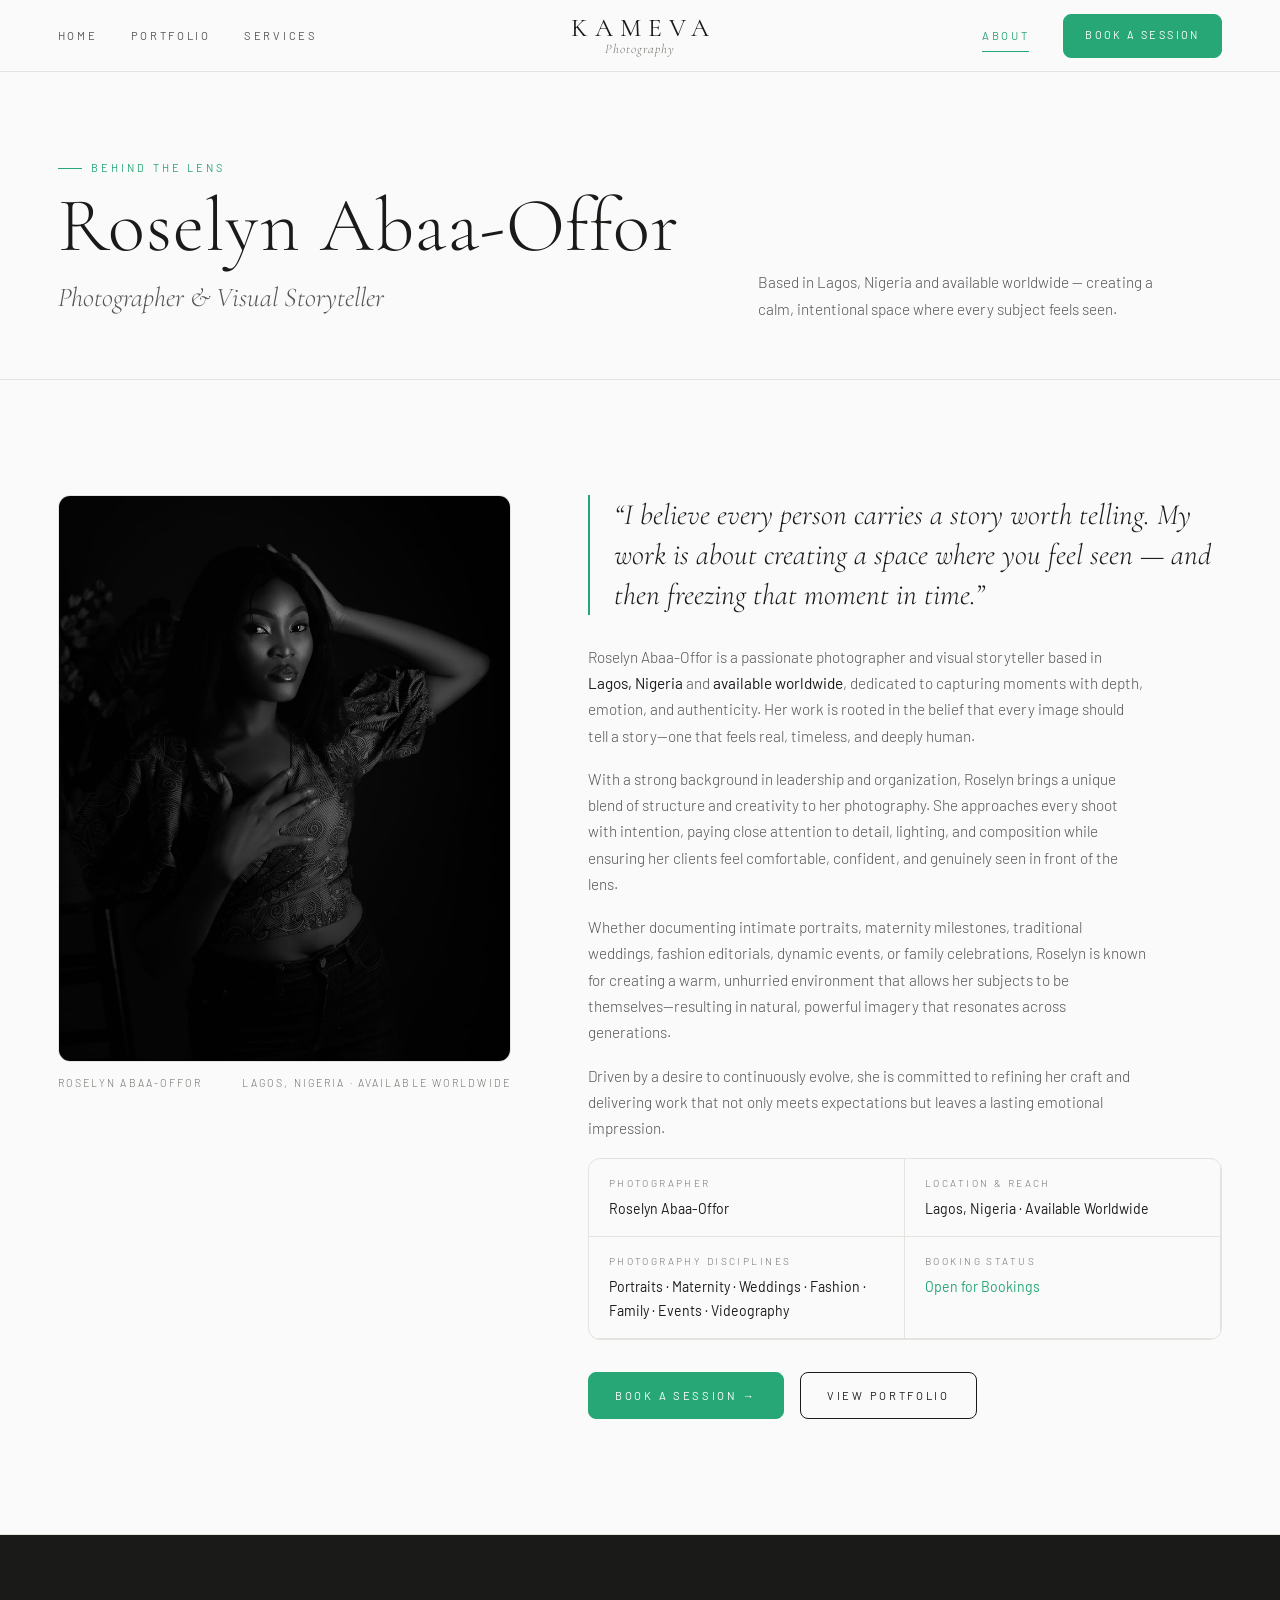
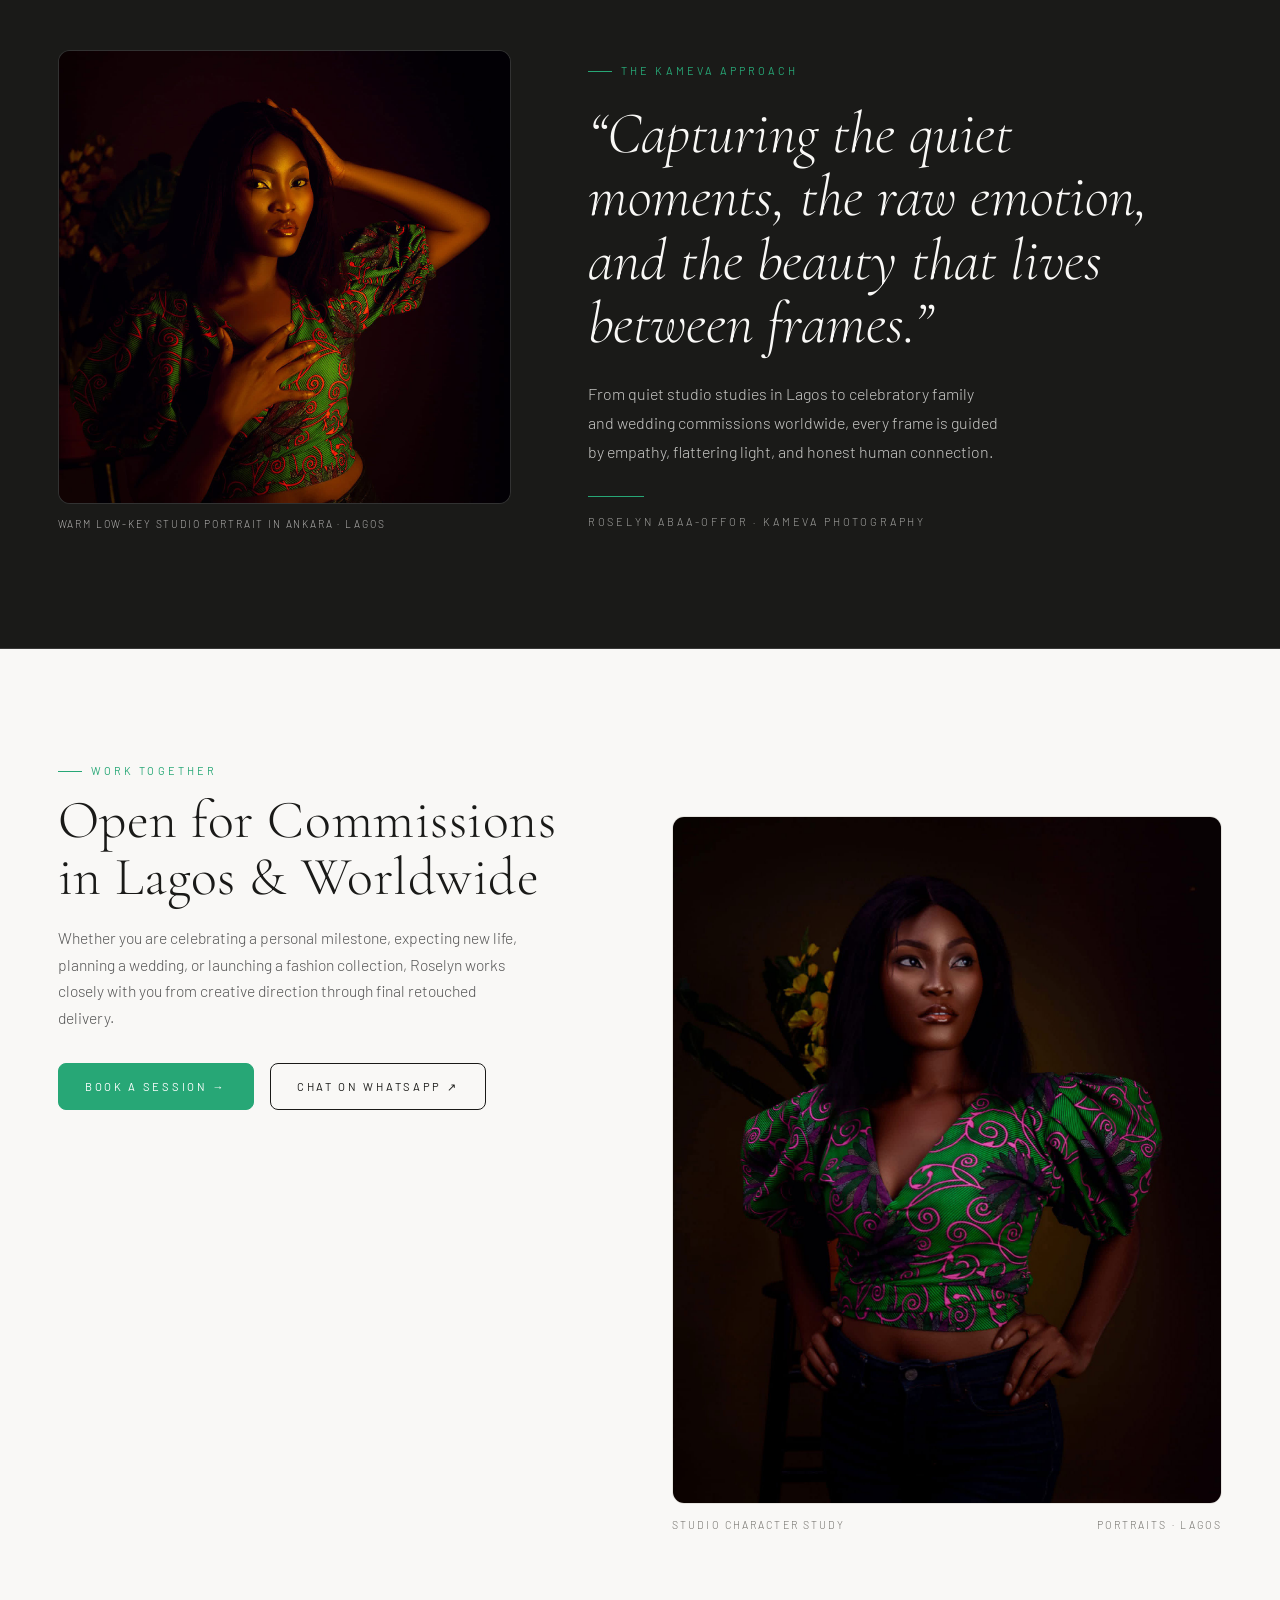
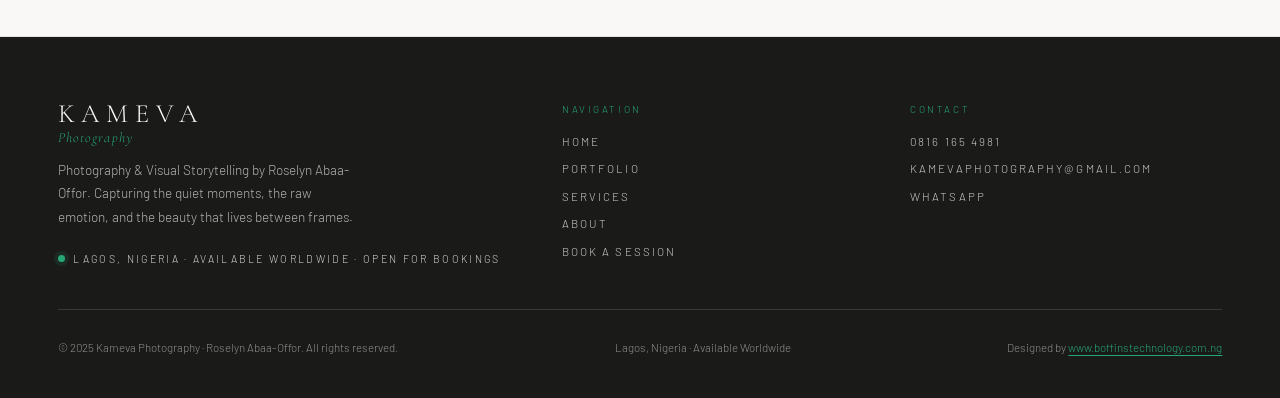
==== commit 8b2cad7e: "Add Tailwind-style rounded corners across all boxes, simplify Portfolio filter to All, and add Boffi" ====
--- a/about.html
+++ b/about.html
@@ -307,6 +307,7 @@
       <div class="site-footer__bottom">
         <p>© 2025 Kameva Photography · Roselyn Abaa-Offor. All rights reserved.</p>
         <p>Lagos, Nigeria · Available Worldwide</p>
+        <p>Designed by <a href="https://www.boffinstechnology.com.ng" target="_blank" rel="noopener" class="site-footer__credit-link">www.boffinstechnology.com.ng</a></p>
       </div>
     </div>
   </footer>
--- a/assets/css/kameva.css
+++ b/assets/css/kameva.css
@@ -2274,6 +2274,69 @@
   border-color: #c94a38;
 }
 
+/* Footer Credit Link */
+.site-footer__credit-link {
+  color: var(--emerald);
+  text-decoration: underline;
+  text-underline-offset: 3px;
+  transition: color 0.25s ease;
+}
+
+.site-footer__credit-link:hover {
+  color: var(--pure-white);
+}
+
+/* ==============================================================
+   TAILWIND-STYLE ROUNDED CORNERS ON ALL BOXES, FRAMES & CONTROLS
+   - Cards, frames, containers: border-radius: 0.75rem (rounded-xl)
+   - Buttons, inputs, pills, tabs: border-radius: 0.5rem (rounded-lg)
+   ============================================================== */
+.hero-figure__frame,
+.story-plate__frame,
+.plate__media,
+.about-figure__frame,
+.philosophy-figure__frame,
+.services-preview__card,
+.service-card,
+.service-row__mobile-img,
+.channel-card,
+.editorial-form,
+.lightbox__figure img {
+  border-radius: 0.75rem;
+  overflow: hidden;
+}
+
+.services-preview__frame {
+  border-radius: 0.5rem;
+  overflow: hidden;
+}
+
+.service-row.is-active {
+  border-radius: 0.75rem;
+}
+
+.about-editorial__credentials {
+  border: 1px solid var(--sand-border);
+  border-radius: 0.75rem;
+  overflow: hidden;
+}
+
+.nav-cta,
+.mobile-menu-toggle,
+.mobile-drawer__cta,
+.btn-editorial,
+.look-btn,
+.chapter-tab,
+.editorial-filter-btn,
+.session-pill,
+.editorial-form__field input,
+.editorial-form__field select,
+.editorial-form__field textarea,
+.lightbox__close,
+.skip-link {
+  border-radius: 0.5rem;
+}
+
 @media (max-width: 820px) {
   .page-hero__inner,
   .services-cards-grid,
